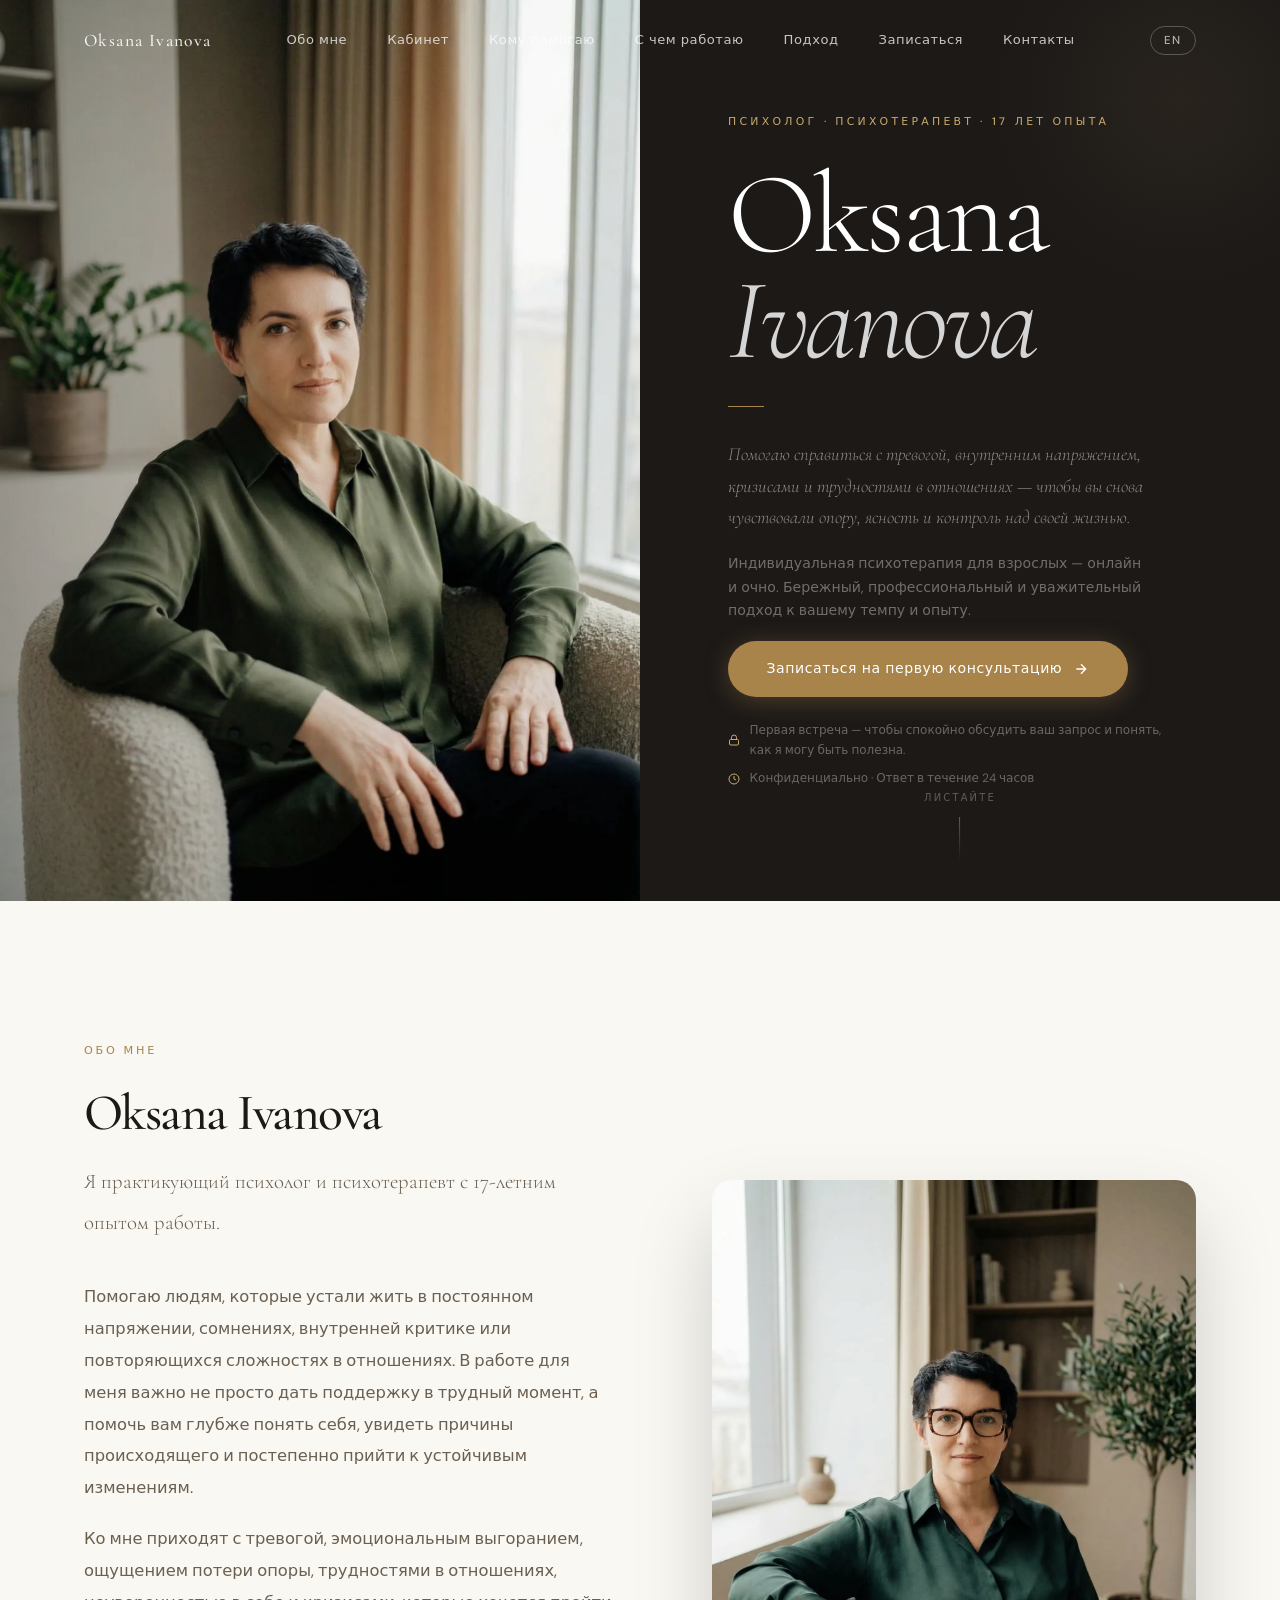
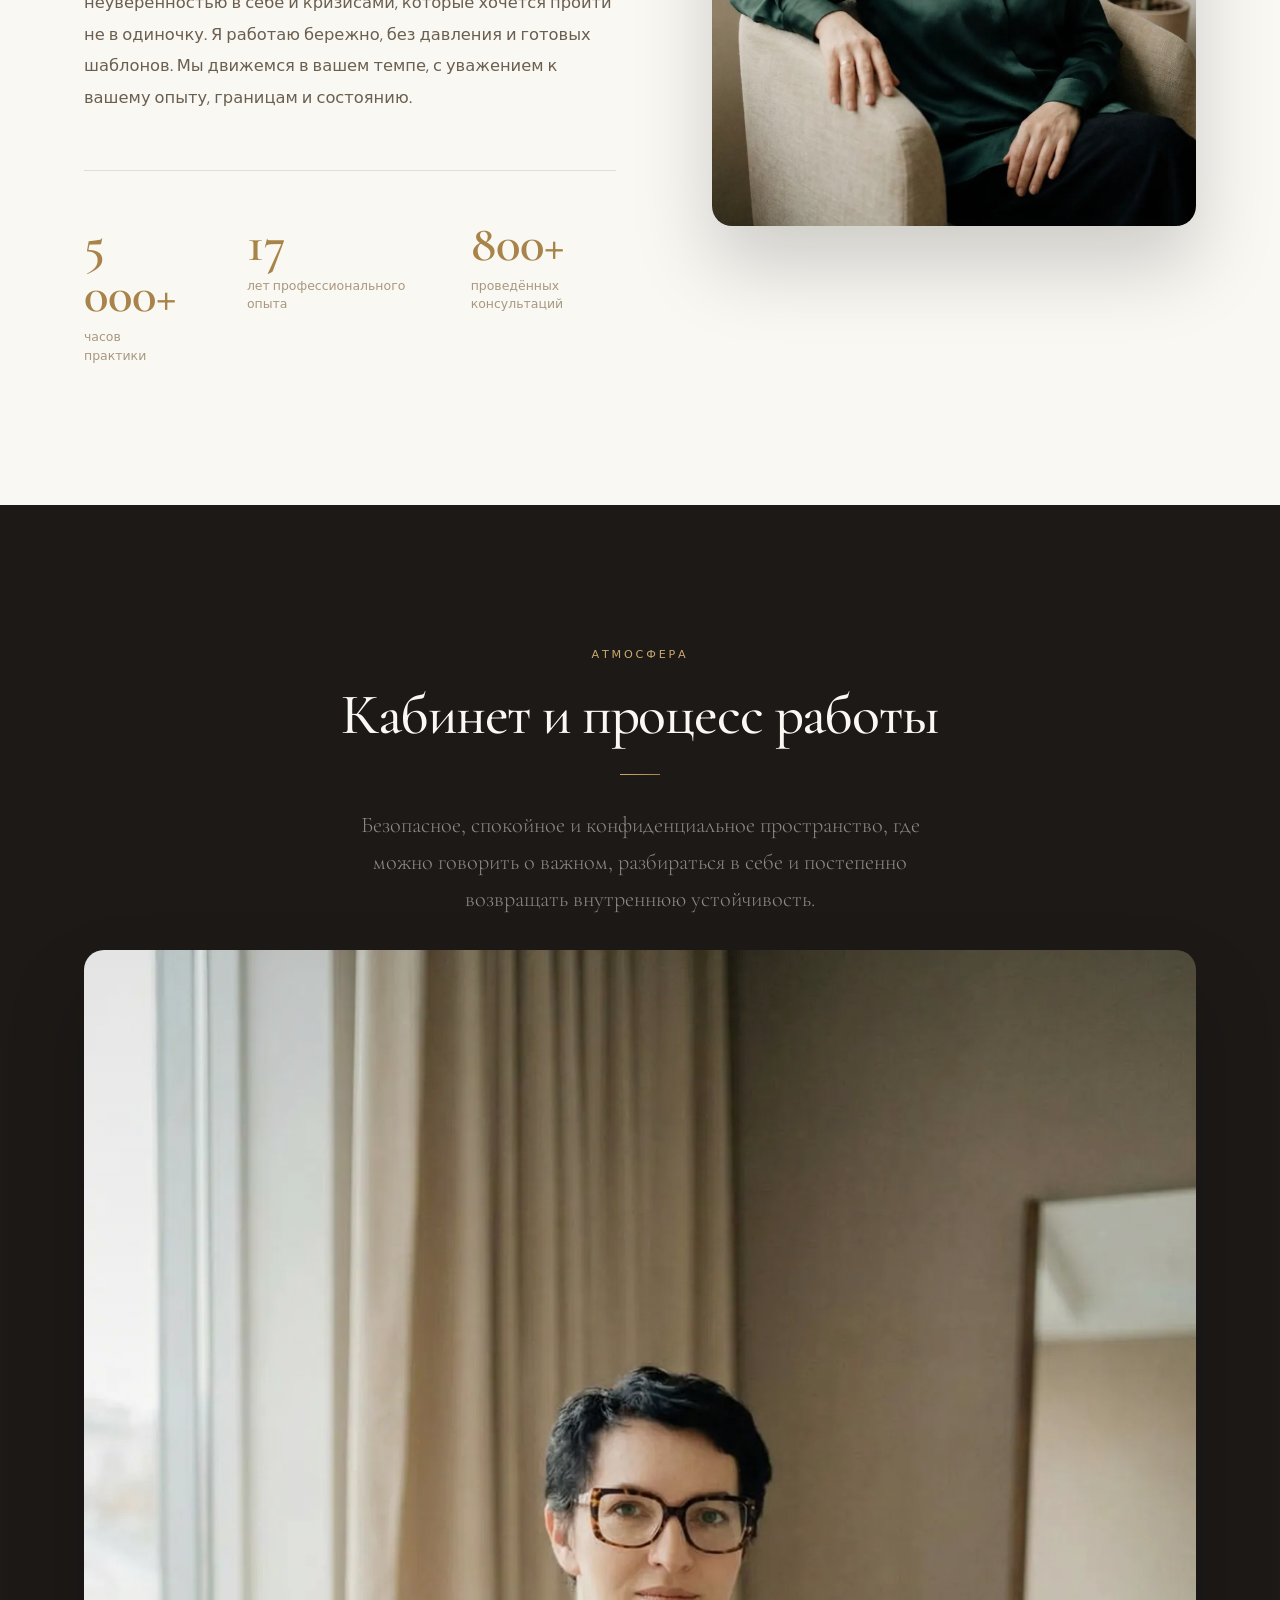
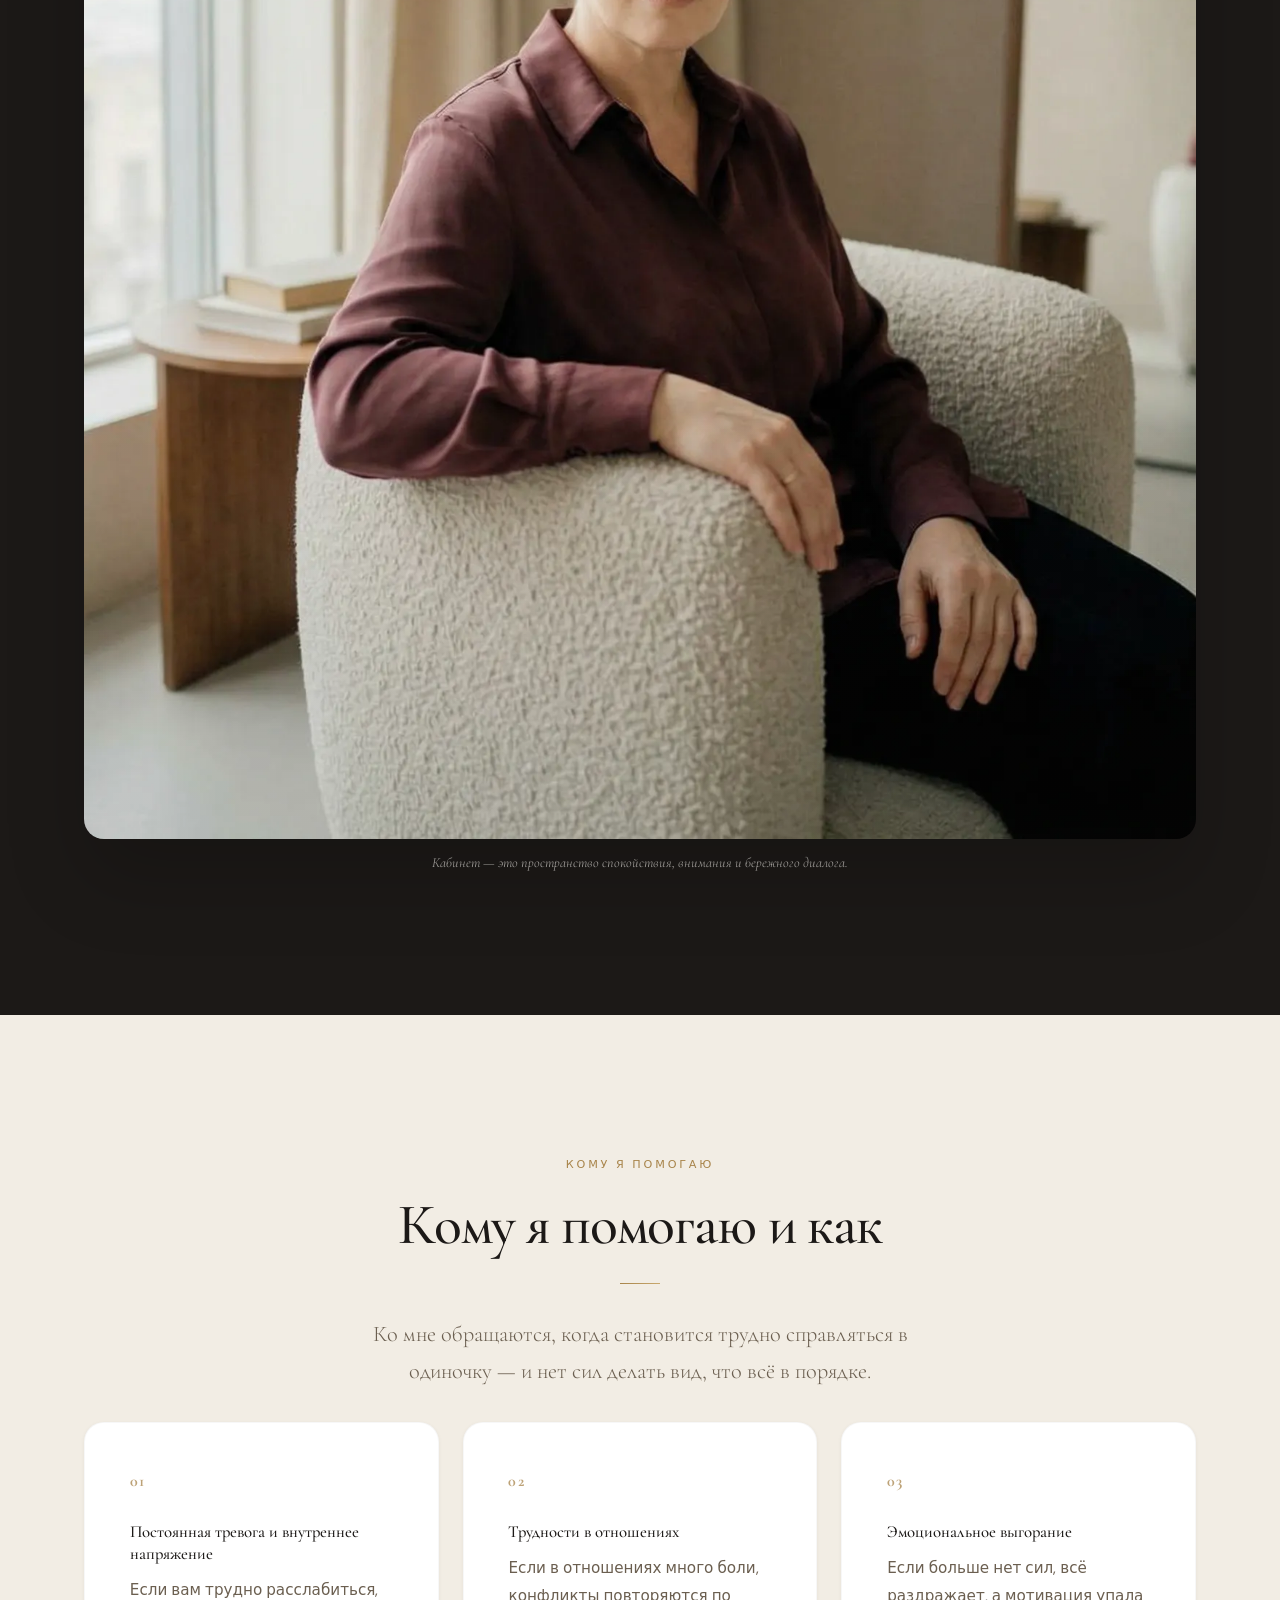
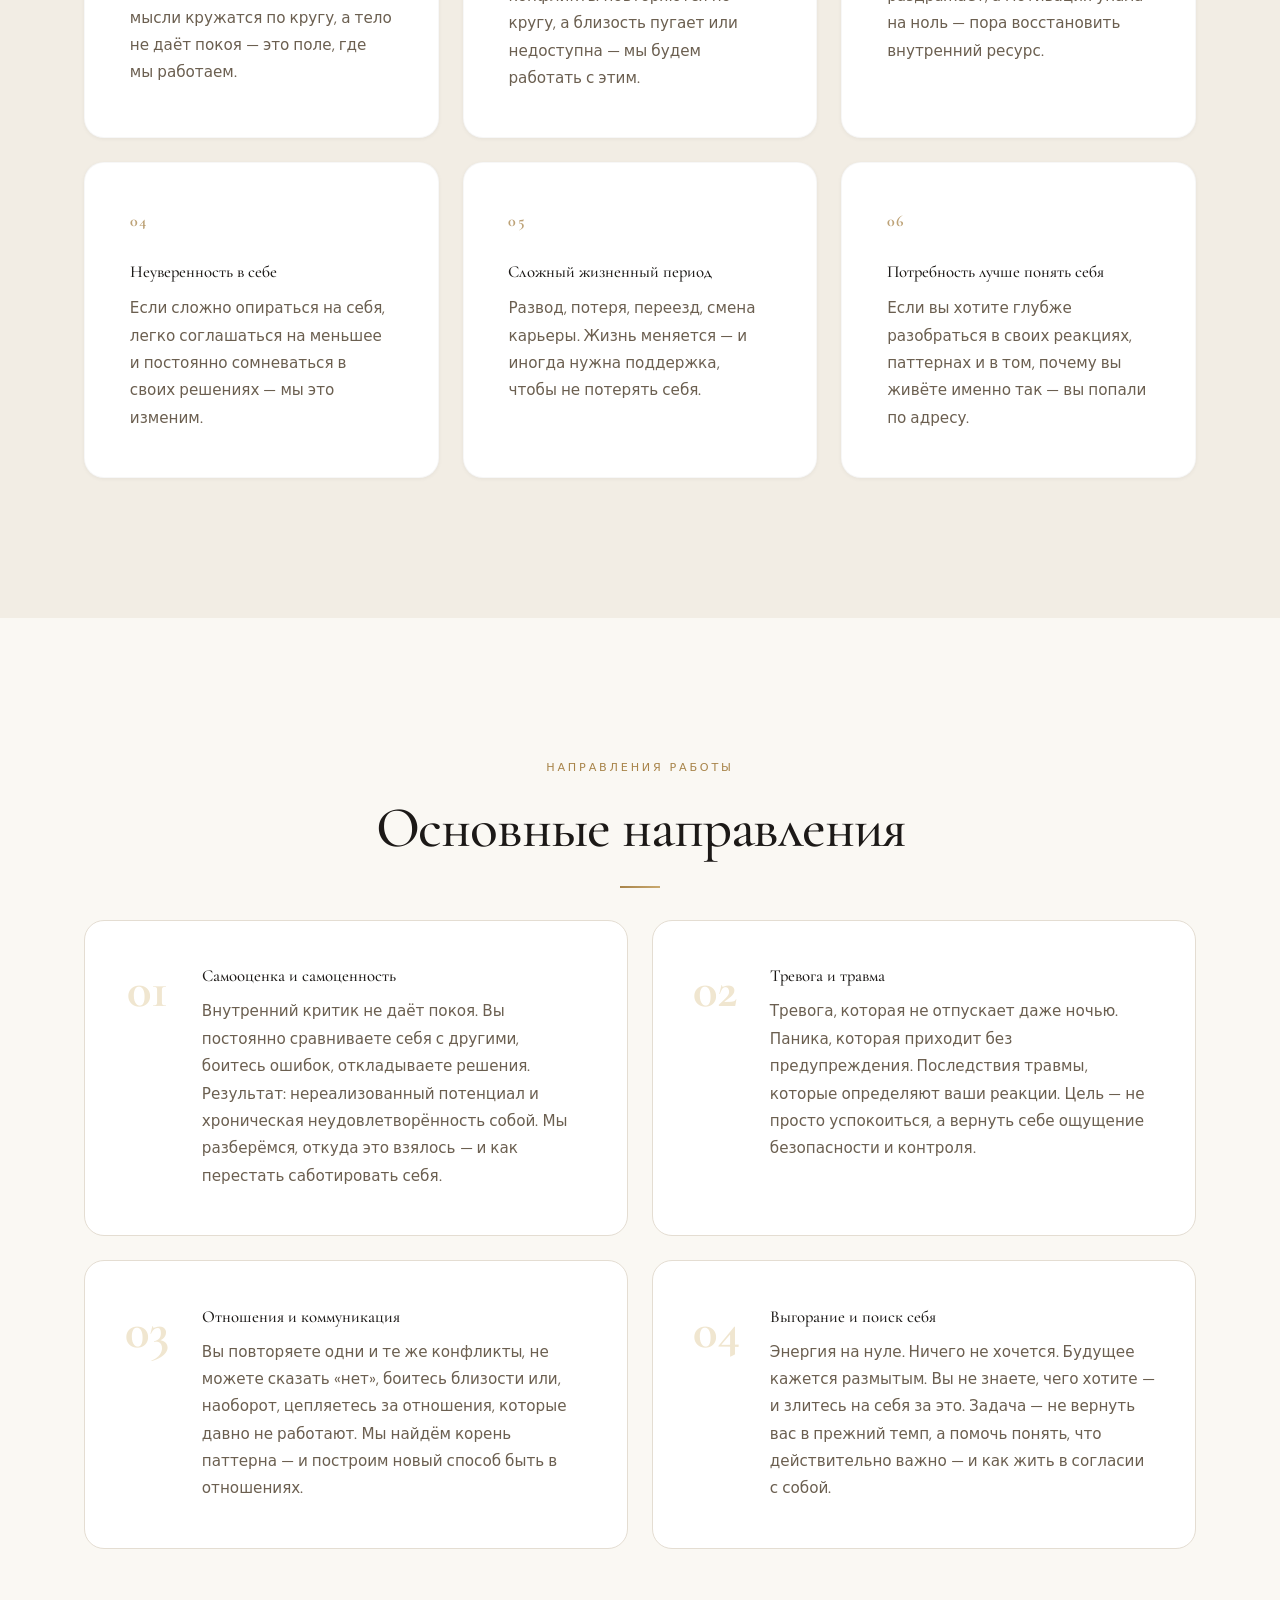
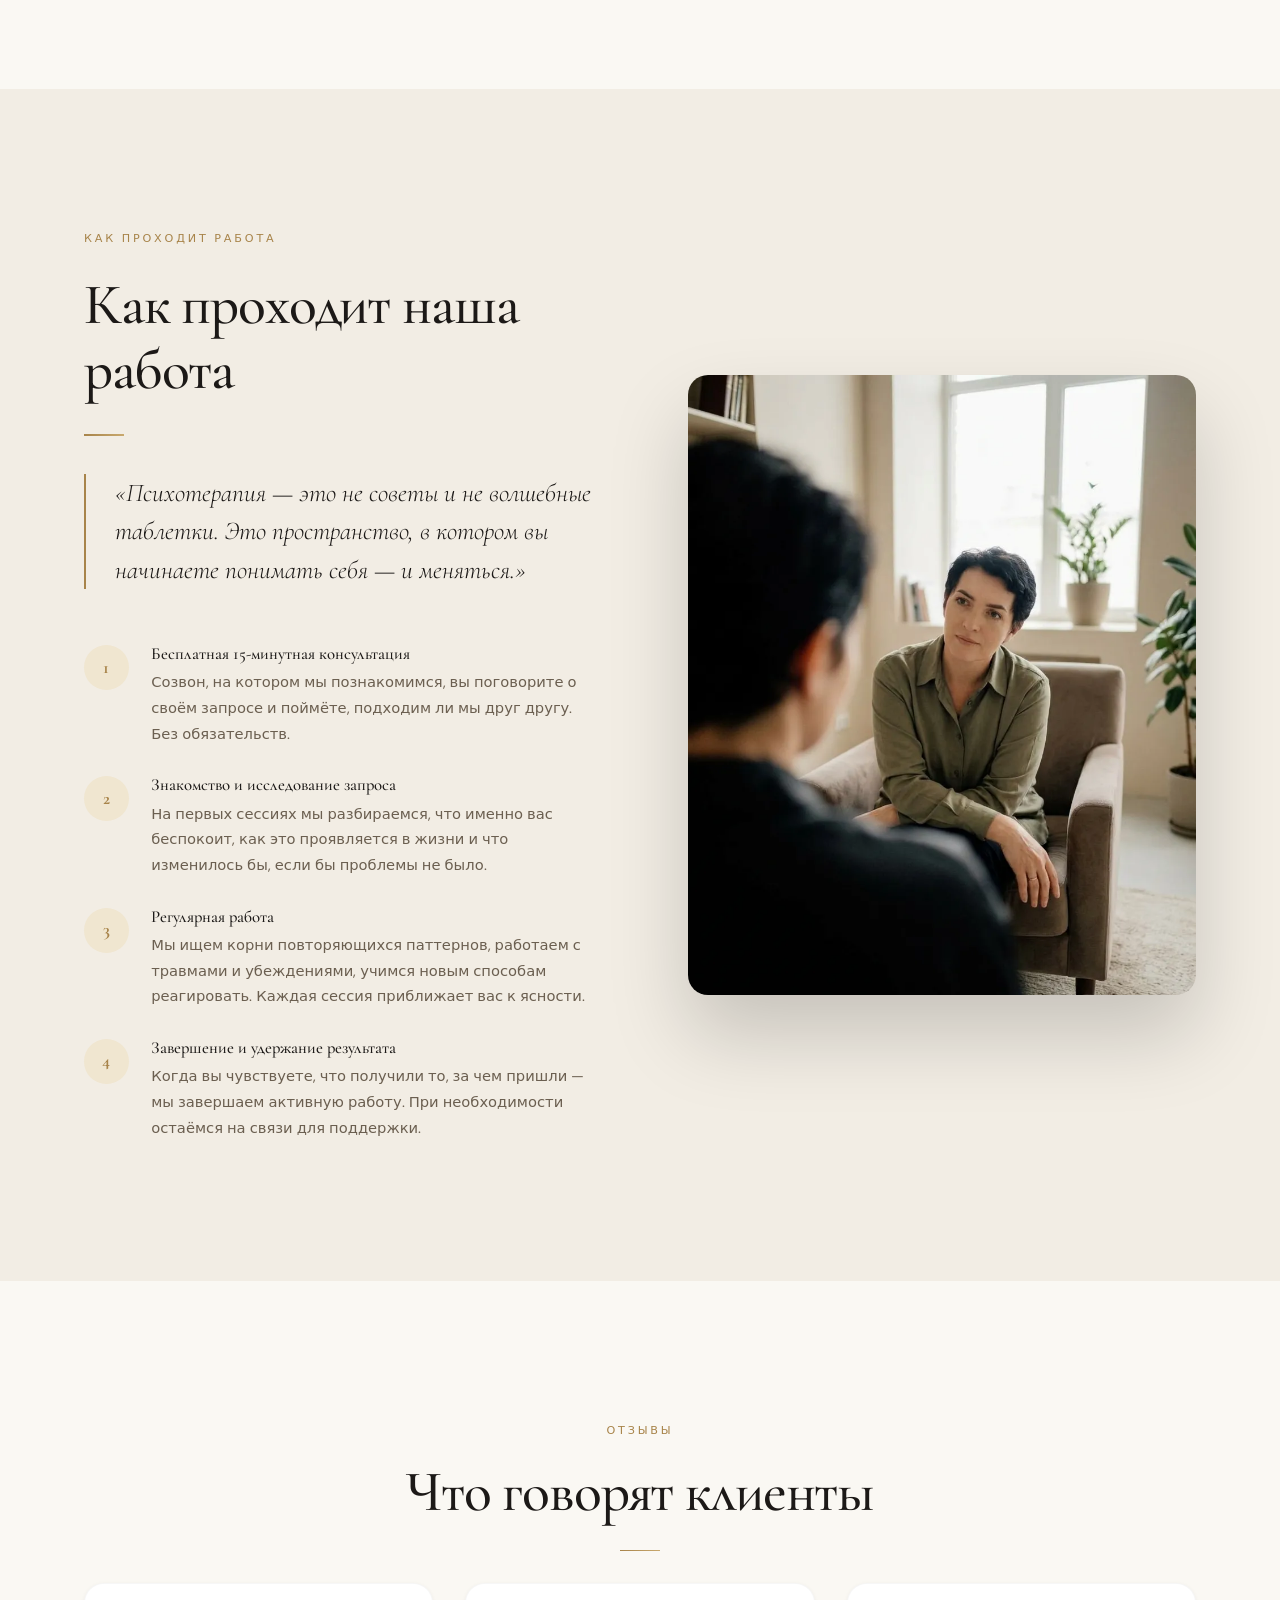
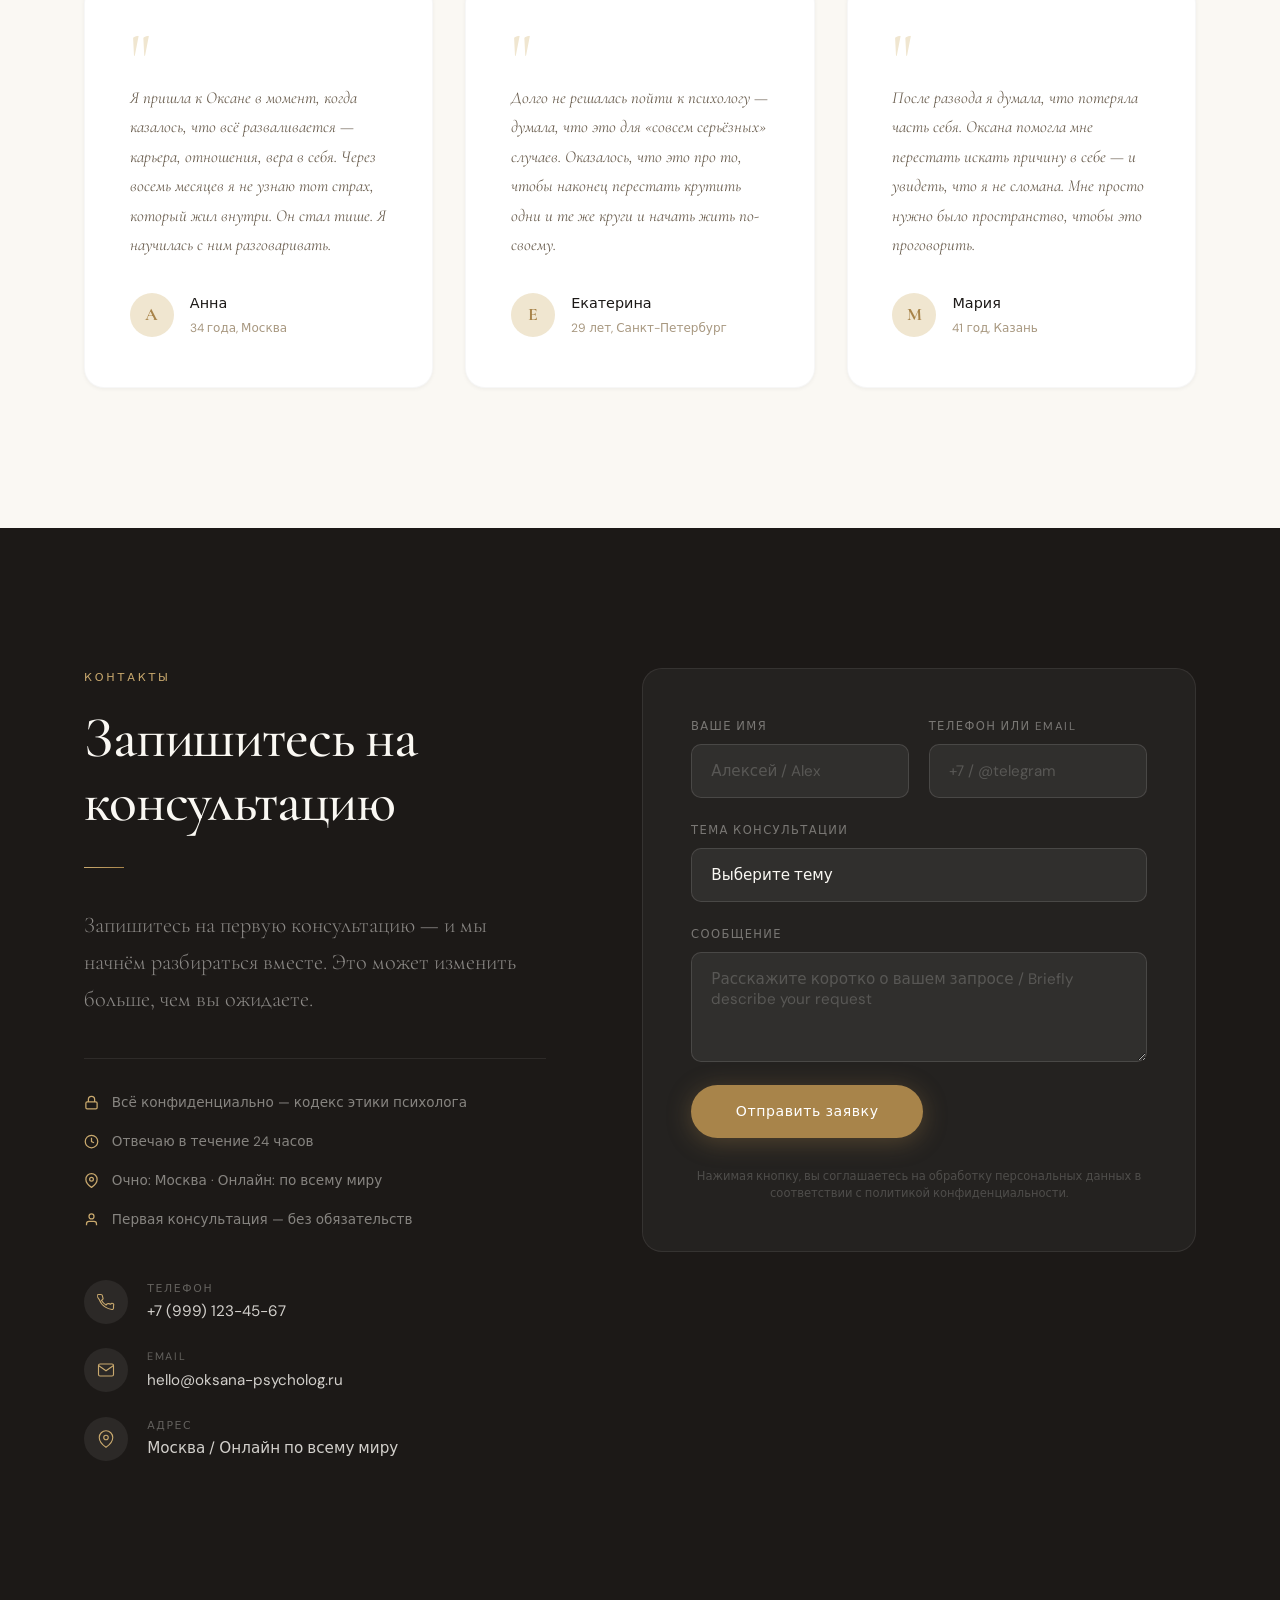
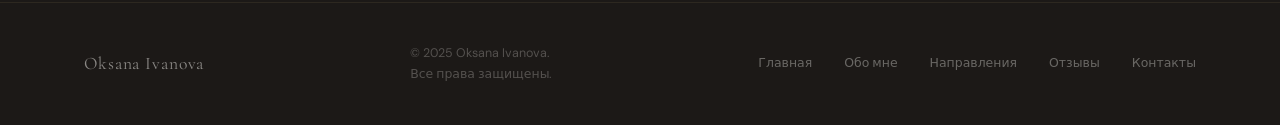
==== index.html @ f649bf1c "Initial commit - converted images and updated HTML" ====
<!DOCTYPE html>
<html lang="ru">
<head>
  <meta charset="UTF-8" />
  <meta name="viewport" content="width=device-width, initial-scale=1.0" />
  <title>Oksana Borisovna Ivanova — Психолог · Психотерапевт</title>
  <meta name="description" content="Oksana Borisovna Ivanova — психолог и психотерапевт с 17-летним опытом. Помогаю обрести внутреннюю гармонию и счастье." />
  <meta property="og:image" content="assets/hero.png" />
  <meta name="twitter:card" content="summary_large_image" />
  <meta name="twitter:image" content="assets/hero.png" />

  <!-- Favicon -->
  <link rel="icon" type="image/svg+xml" href="data:image/svg+xml,<svg xmlns='http://www.w3.org/2000/svg' viewBox='0 0 100 100'><text y='.9em' font-size='90'>✦</text></svg>" />

  <!-- Google Fonts -->
  <link rel="preconnect" href="https://fonts.googleapis.com" />
  <link rel="preconnect" href="https://fonts.gstatic.com" crossorigin />
  <link href="https://fonts.googleapis.com/css2?family=Cormorant+Garamond:ital,wght@0,300;0,400;0,500;0,600;0,700;1,300;1,400;1,500&family=DM+Sans:ital,wght@0,300;0,400;0,500;1,300&display=swap" rel="stylesheet" />
  <link rel="stylesheet" href="styles.css" />
</head>
<body>

  <!-- ============================================================
       NAVIGATION
  ============================================================ -->
  <nav class="nav" id="nav">
    <div class="container nav-inner">
      <a href="#hero" class="nav-logo">Oksana Ivanova</a>
      <ul class="nav-links">
        <li><a href="#about"><span class="ru">Обо мне</span><span class="en">About</span></a></li>
        <li><a href="#gallery"><span class="ru">Кабинет</span><span class="en">Practice</span></a></li>
        <li><a href="#who"><span class="ru">Кому помогаю</span><span class="en">Who I Help</span></a></li>
        <li><a href="#work"><span class="ru">С чем работаю</span><span class="en">What I Work With</span></a></li>
        <li><a href="#approach"><span class="ru">Подход</span><span class="en">Approach</span></a></li>
        <li><a href="javascript:void(0)" onclick="openModal(); return false;"><span class="ru">Записаться</span><span class="en">Book Now</span></a></li>
        <li><a href="#contact"><span class="ru">Контакты</span><span class="en">Contact</span></a></li>
      </ul>
      <div class="nav-actions">
        <button class="lang-toggle" id="langToggle" aria-label="Toggle language">
          <span class="lang-ru">EN</span>
          <span class="lang-en-label">RU</span>
        </button>
        <button class="nav-toggle" id="navToggle" aria-label="Menu">
          <span></span><span></span><span></span>
        </button>
      </div>
    </div>
  </nav>

  <!-- Mobile Menu -->
  <div class="mobile-menu" id="mobileMenu">
    <button class="mobile-close" id="mobileClose">✕</button>
    <a href="#about" class="mobile-link"><span class="ru">Обо мне</span><span class="en">About</span></a>
    <a href="#gallery" class="mobile-link"><span class="ru">Кабинет</span><span class="en">Practice</span></a>
    <a href="#who" class="mobile-link"><span class="ru">Кому помогаю</span><span class="en">Who I Help</span></a>
    <a href="#work" class="mobile-link"><span class="ru">С чем работаю</span><span class="en">What I Work With</span></a>
    <a href="#approach" class="mobile-link"><span class="ru">Подход</span><span class="en">Approach</span></a>
    <a href="#contact" class="mobile-link"><span class="ru">Контакты</span><span class="en">Contact</span></a>
    <button class="lang-toggle" id="langToggleMobile" aria-label="Toggle language">
      <span class="lang-ru">EN</span>
      <span class="lang-en-label">RU</span>
    </button>
  </div>

  <!-- ============================================================
       HERO
  ============================================================ -->
  <section class="hero" id="hero">
    <div class="hero-photo-panel">
      <img src="assets/hero.webp" alt="Oksana Ivanova" loading="eager" />
    </div>
    <div class="hero-content-panel">
      <div class="hero-content">
        <span class="hero-eyebrow">
          <span class="ru">Психолог · Психотерапевт · 17 лет опыта</span>
          <span class="en">Psychologist · Psychotherapist · 17 Years Experience</span>
        </span>
        <h1>
          <span class="hero-name-line">Oksana</span>
          <span class="hero-name-line hero-name-surname">Ivanova</span>
        </h1>
        <div class="hero-divider"></div>
        <p class="hero-tagline">
          <span class="ru">Помогаю справиться с тревогой, внутренним напряжением, кризисами и трудностями в отношениях — чтобы вы снова чувствовали опору, ясность и контроль над своей жизнью.</span>
          <span class="en">I help people cope with anxiety, inner tension, crises, and relationship difficulties — so you can feel grounded, clear, and in control of your life again.</span>
        </p>
        <p class="hero-support">
          <span class="ru">Индивидуальная психотерапия для взрослых — онлайн и очно. Бережный, профессиональный и уважительный подход к вашему темпу и опыту.</span>
          <span class="en">Individual psychotherapy for adults — online and in person. A gentle, professional approach that respects your pace and experience.</span>
        </p>
        <a href="javascript:void(0)" class="hero-cta" id="heroCta" onclick="openModal(); return false;">
          <span class="ru">Записаться на первую консультацию</span>
          <span class="en">Book Your First Consultation</span>
          <svg width="16" height="16" viewBox="0 0 24 24" fill="none" stroke="currentColor" stroke-width="2"><path d="M5 12h14M12 5l7 7-7 7"/></svg>
        </a>
        <div class="hero-reassurance">
          <div class="hero-reassurance-item">
            <svg viewBox="0 0 24 24"><rect x="3" y="11" width="18" height="11" rx="2" ry="2"/><path d="M7 11V7a5 5 0 0110 0v4"/></svg>
            <span class="ru">Первая встреча — чтобы спокойно обсудить ваш запрос и понять, как я могу быть полезна.</span>
            <span class="en">The first meeting is to calmly discuss your request and understand how I can help.</span>
          </div>
          <div class="hero-reassurance-item">
            <svg viewBox="0 0 24 24"><circle cx="12" cy="12" r="10"/><polyline points="12 6 12 12 16 14"/></svg>
            <span class="ru">Конфиденциально · Ответ в течение 24 часов</span>
            <span class="en">Confidential · I respond within 24 hours</span>
          </div>
        </div>
      </div>
      <div class="hero-scroll">
        <span class="ru">Листайте</span>
        <span class="en">Scroll</span>
        <div class="hero-scroll-line"></div>
      </div>
    </div>
  </section>

  <!-- ============================================================
       ABOUT
  ============================================================ -->
  <section class="section about" id="about">
    <div class="container">
      <div class="about-inner">
        <div class="about-text-col reveal">
          <span class="eyebrow">
            <span class="ru">Обо мне</span>
            <span class="en">About</span>
          </span>
          <h2>
            <span class="ru">Oksana Ivanova</span>
            <span class="en">Oksana Ivanova</span>
          </h2>
          <p class="lead">
            <span class="ru">Я практикующий психолог и психотерапевт с 17-летним опытом работы.</span>
            <span class="en">I am a practicing psychologist and psychotherapist with 17 years of professional experience.</span>
          </p>
          <p>
            <span class="ru">Помогаю людям, которые устали жить в постоянном напряжении, сомнениях, внутренней критике или повторяющихся сложностях в отношениях. В работе для меня важно не просто дать поддержку в трудный момент, а помочь вам глубже понять себя, увидеть причины происходящего и постепенно прийти к устойчивым изменениям.</span>
            <span class="en">I help people who are tired of living in constant tension, self-doubt, inner criticism, or recurring relationship difficulties. For me, the work is not just about providing support in a difficult moment — it's about helping you understand yourself more deeply, see the roots of what's happening, and gradually reach lasting change.</span>
          </p>
          <p>
            <span class="ru">Ко мне приходят с тревогой, эмоциональным выгоранием, ощущением потери опоры, трудностями в отношениях, неуверенностью в себе и кризисами, которые хочется пройти не в одиночку. Я работаю бережно, без давления и готовых шаблонов. Мы движемся в вашем темпе, с уважением к вашему опыту, границам и состоянию.</span>
            <span class="en">People come to me with anxiety, emotional burnout, a sense of lost grounding, relationship difficulties, self-doubt, and crises they want to navigate with support. I work gently, without pressure or ready-made templates. We move at your pace, with respect for your experience, boundaries, and current state.</span>
          </p>
          <div class="about-stats reveal reveal-d1">
            <div>
              <div class="about-stat-num">5 000+</div>
              <div class="about-stat-label">
                <span class="ru">часов практики</span>
                <span class="en">hours of practice</span>
              </div>
            </div>
            <div>
              <div class="about-stat-num">17</div>
              <div class="about-stat-label">
                <span class="ru">лет профессионального опыта</span>
                <span class="en">years of professional experience</span>
              </div>
            </div>
            <div>
              <div class="about-stat-num">800+</div>
              <div class="about-stat-label">
                <span class="ru">проведённых консультаций</span>
                <span class="en">consultations conducted</span>
              </div>
            </div>
          </div>
        </div>
        <div class="about-photo-col reveal reveal-d2">
          <div class="about-photo-main">
            <img src="assets/about-section.webp" alt="Oksana Ivanova" />
          </div>
        </div>
      </div>
    </div>
  </section>

  <!-- ============================================================
       GALLERY
  ============================================================ -->
  <section class="section gallery" id="gallery">
    <div class="container">
      <div class="section-label reveal">
        <span class="eyebrow">
          <span class="ru">Атмосфера</span>
          <span class="en">Atmosphere</span>
        </span>
        <h2>
          <span class="ru">Кабинет и процесс работы</span>
          <span class="en">The Space We Work In</span>
        </h2>
        <div class="divider"></div>
        <p class="lead">
          <span class="ru">Безопасное, спокойное и конфиденциальное пространство, где можно говорить о важном, разбираться в себе и постепенно возвращать внутреннюю устойчивость.</span>
          <span class="en">A safe, calm, and confidential space where you can talk about what matters, understand yourself, and gradually restore inner stability.</span>
        </p>
      </div>
      <div class="gallery-image reveal">
        <img src="assets/atmosphere.webp" alt="Therapy space" />
      </div>
      <p class="gallery-caption">
        <span class="ru">Кабинет — это пространство спокойствия, внимания и&nbsp;бережного диалога.</span>
        <span class="en">The practice is a space of calm, attention, and&nbsp;respectful dialogue.</span>
      </p>
    </div>
  </section>

  <!-- ============================================================
       WHO I HELP
  ============================================================ -->
  <section class="section who-help" id="who">
    <div class="container">
      <div class="section-label reveal">
        <span class="eyebrow">
          <span class="ru">Кому я помогаю</span>
          <span class="en">Who I Help</span>
        </span>
        <h2>
          <span class="ru">Кому я помогаю и как</span>
          <span class="en">Who I Help — and How</span>
        </h2>
        <div class="divider"></div>
        <p class="lead">
          <span class="ru">Ко мне обращаются, когда становится трудно справляться в одиночку — и нет сил делать вид, что всё в порядке.</span>
          <span class="en">People come to me when it becomes hard to cope alone — and there's no energy left to pretend everything is fine.</span>
        </p>
      </div>
      <div class="cards-grid">
        <div class="card reveal reveal-d1">
          <span class="card-num">01</span>
          <h4>
            <span class="ru">Постоянная тревога и внутреннее напряжение</span>
            <span class="en">Chronic Anxiety & Inner Tension</span>
          </h4>
          <p>
            <span class="ru">Если вам трудно расслабиться, мысли кружатся по кругу, а тело не даёт покоя — это поле, где мы работаем.</span>
            <span class="en">If you find it hard to relax, thoughts spin in circles, and your body won't settle — this is where we start.</span>
          </p>
        </div>
        <div class="card reveal reveal-d2">
          <span class="card-num">02</span>
          <h4>
            <span class="ru">Трудности в отношениях</span>
            <span class="en">Relationship Struggles</span>
          </h4>
          <p>
            <span class="ru">Если в отношениях много боли, конфликты повторяются по кругу, а близость пугает или недоступна — мы будем работать с этим.</span>
            <span class="en">If your relationships carry a lot of pain, conflicts loop endlessly, and closeness feels frightening or out of reach — we'll work on this together.</span>
          </p>
        </div>
        <div class="card reveal reveal-d3">
          <span class="card-num">03</span>
          <h4>
            <span class="ru">Эмоциональное выгорание</span>
            <span class="en">Emotional Burnout</span>
          </h4>
          <p>
            <span class="ru">Если больше нет сил, всё раздражает, а мотивация упала на ноль — пора восстановить внутренний ресурс.</span>
            <span class="en">If you have no energy left, everything irritates you, and motivation has hit zero — it's time to rebuild your inner resources.</span>
          </p>
        </div>
        <div class="card reveal reveal-d4">
          <span class="card-num">04</span>
          <h4>
            <span class="ru">Неуверенность в себе</span>
            <span class="en">Low Self-Confidence</span>
          </h4>
          <p>
            <span class="ru">Если сложно опираться на себя, легко соглашаться на меньшее и постоянно сомневаться в своих решениях — мы это изменим.</span>
            <span class="en">If it's hard to rely on yourself, easy to settle for less, and you're constantly second-guessing your decisions — we'll change that.</span>
          </p>
        </div>
        <div class="card reveal reveal-d5">
          <span class="card-num">05</span>
          <h4>
            <span class="ru">Сложный жизненный период</span>
            <span class="en">A Difficult Life Transition</span>
          </h4>
          <p>
            <span class="ru">Развод, потеря, переезд, смена карьеры. Жизнь меняется — и иногда нужна поддержка, чтобы не потерять себя.</span>
            <span class="en">Divorce, loss, relocation, a career shift. Life changes — and sometimes you need support to stay grounded.</span>
          </p>
        </div>
        <div class="card reveal reveal-d6">
          <span class="card-num">06</span>
          <h4>
            <span class="ru">Потребность лучше понять себя</span>
            <span class="en">A Desire to Understand Yourself Better</span>
          </h4>
          <p>
            <span class="ru">Если вы хотите глубже разобраться в своих реакциях, паттернах и в том, почему вы живёте именно так — вы попали по адресу.</span>
            <span class="en">If you want to explore your reactions, patterns, and why you live the way you do — you've come to the right place.</span>
          </p>
        </div>
      </div>
    </div>
  </section>

  <!-- ============================================================
       WHAT I WORK WITH
  ============================================================ -->
  <section class="section work" id="work">
    <div class="container">
      <div class="section-label reveal">
        <span class="eyebrow">
          <span class="ru">Направления работы</span>
          <span class="en">Areas of Practice</span>
        </span>
        <h2>
          <span class="ru">Основные направления</span>
          <span class="en">Core Areas of Practice</span>
        </h2>
        <div class="divider"></div>
      </div>
      <div class="work-grid">
        <div class="work-item reveal reveal-d1">
          <div class="work-num">01</div>
          <div class="work-text">
            <h4>
              <span class="ru">Самооценка и самоценность</span>
              <span class="en">Self-Esteem & Self-Worth</span>
            </h4>
            <p>
              <span class="ru">Внутренний критик не даёт покоя. Вы постоянно сравниваете себя с другими, боитесь ошибок, откладываете решения. Результат: нереализованный потенциал и хроническая неудовлетворённость собой. Мы разберёмся, откуда это взялось — и как перестать саботировать себя.</span>
              <span class="en">The inner critic never stops. You constantly compare yourself to others, fear mistakes, delay decisions. Result: unrealised potential and chronic dissatisfaction. We'll figure out where this comes from — and how to stop sabotaging yourself.</span>
            </p>
          </div>
        </div>
        <div class="work-item reveal reveal-d2">
          <div class="work-num">02</div>
          <div class="work-text">
            <h4>
              <span class="ru">Тревога и травма</span>
              <span class="en">Anxiety & Trauma</span>
            </h4>
            <p>
              <span class="ru">Тревога, которая не отпускает даже ночью. Паника, которая приходит без предупреждения. Последствия травмы, которые определяют ваши реакции. Цель — не просто успокоиться, а вернуть себе ощущение безопасности и контроля.</span>
              <span class="en">Anxiety that doesn't let go, even at night. Panic that arrives without warning. Trauma responses that dictate your reactions. The goal is not just to calm down — but to restore your sense of safety and control.</span>
            </p>
          </div>
        </div>
        <div class="work-item reveal reveal-d3">
          <div class="work-num">03</div>
          <div class="work-text">
            <h4>
              <span class="ru">Отношения и коммуникация</span>
              <span class="en">Relationships & Communication</span>
            </h4>
            <p>
              <span class="ru">Вы повторяете одни и те же конфликты, не можете сказать «нет», боитесь близости или, наоборот, цепляетесь за отношения, которые давно не работают. Мы найдём корень паттерна — и построим новый способ быть в отношениях.</span>
              <span class="en">You repeat the same conflicts, can't say no, fear intimacy — or cling to relationships that stopped working long ago. We'll find the root of the pattern — and build a new way of being with others.</span>
            </p>
          </div>
        </div>
        <div class="work-item reveal reveal-d4">
          <div class="work-num">04</div>
          <div class="work-text">
            <h4>
              <span class="ru">Выгорание и поиск себя</span>
              <span class="en">Burnout & Finding Yourself</span>
            </h4>
            <p>
              <span class="ru">Энергия на нуле. Ничего не хочется. Будущее кажется размытым. Вы не знаете, чего хотите — и злитесь на себя за это. Задача — не вернуть вас в прежний темп, а помочь понять, что действительно важно — и как жить в согласии с собой.</span>
              <span class="en">Energy at zero. You don't want anything. The future feels blurred. You don't know what you want — and resent yourself for it. The task is not to return you to your old pace, but to help you understand what's truly important — and how to live in harmony with yourself.</span>
            </p>
          </div>
        </div>
      </div>
    </div>
  </section>

  <!-- ============================================================
       APPROACH — 2-column: text left, image right
  ============================================================ -->
  <section class="section approach" id="approach">
    <div class="container">
      <div class="approach-inner">
        <div class="approach-left reveal">
          <span class="eyebrow">
            <span class="ru">Как проходит работа</span>
            <span class="en">How It Works</span>
          </span>
          <h2>
            <span class="ru">Как проходит наша работа</span>
            <span class="en">How We Work Together</span>
          </h2>
          <div class="divider"></div>
          <blockquote class="approach-quote">
            <span class="ru">«Психотерапия — это не советы и не волшебные таблетки. Это пространство, в котором вы начинаете понимать себя — и меняться.»</span>
            <span class="en">"Psychotherapy is not advice and not magic pills. It is a space where you begin to understand yourself — and change."</span>
          </blockquote>
          <div class="approach-steps">
            <div class="step">
              <div class="step-num">1</div>
              <div>
                <h4>
                  <span class="ru">Бесплатная 15-минутная консультация</span>
                  <span class="en">Free 15-Minute Consultation</span>
                </h4>
                <p>
                  <span class="ru">Созвон, на котором мы познакомимся, вы поговорите о своём запросе и поймёте, подходим ли мы друг другу. Без обязательств.</span>
                  <span class="en">A call where we get acquainted, you talk about your request, and we both see if we're a good fit. No obligations.</span>
                </p>
              </div>
            </div>
            <div class="step">
              <div class="step-num">2</div>
              <div>
                <h4>
                  <span class="ru">Знакомство и исследование запроса</span>
                  <span class="en">Getting to Know Each Other & Exploring Your Request</span>
                </h4>
                <p>
                  <span class="ru">На первых сессиях мы разбираемся, что именно вас беспокоит, как это проявляется в жизни и что изменилось бы, если бы проблемы не было.</span>
                  <span class="en">In the first few sessions, we explore exactly what's bothering you, how it shows up in your life, and what would be different if the problem weren't there.</span>
                </p>
              </div>
            </div>
            <div class="step">
              <div class="step-num">3</div>
              <div>
                <h4>
                  <span class="ru">Регулярная работа</span>
                  <span class="en">Regular Sessions</span>
                </h4>
                <p>
                  <span class="ru">Мы ищем корни повторяющихся паттернов, работаем с травмами и убеждениями, учимся новым способам реагировать. Каждая сессия приближает вас к ясности.</span>
                  <span class="en">We look for the roots of recurring patterns, work with traumas and beliefs, and learn new ways of responding. Each session brings you closer to clarity.</span>
                </p>
              </div>
            </div>
            <div class="step">
              <div class="step-num">4</div>
              <div>
                <h4>
                  <span class="ru">Завершение и удержание результата</span>
                  <span class="en">Finishing & Holding the Result</span>
                </h4>
                <p>
                  <span class="ru">Когда вы чувствуете, что получили то, за чем пришли — мы завершаем активную работу. При необходимости остаёмся на связи для поддержки.</span>
                  <span class="en">When you feel you've gotten what you came for, we wrap up the active work. If needed, we stay in touch for ongoing support.</span>
                </p>
              </div>
            </div>
          </div>
        </div>
        <div class="approach-image reveal reveal-d1">
          <img src="assets/with-client-1.webp" alt="Therapy session" />
        </div>
      </div>
    </div>
  </section>

  <!-- ============================================================
       TESTIMONIALS
  ============================================================ -->
  <section class="section testimonials" id="testimonials">
    <div class="container">
      <div class="section-label reveal">
        <span class="eyebrow">
          <span class="ru">Отзывы</span>
          <span class="en">Testimonials</span>
        </span>
        <h2>
          <span class="ru">Что говорят клиенты</span>
          <span class="en">What Clients Say</span>
        </h2>
        <div class="divider"></div>
      </div>
      <div class="testi-grid">
        <div class="testi-card reveal reveal-d1">
          <span class="testi-quote-mark">"</span>
          <p>
            <span class="ru">Я пришла к Оксане в момент, когда казалось, что всё разваливается — карьера, отношения, вера в себя. Через восемь месяцев я не узнаю тот страх, который жил внутри. Он стал тише. Я научилась с ним разговаривать.</span>
            <span class="en">I came to Oksana when it felt like everything was falling apart — my career, relationships, self-belief. Eight months later, I don't recognise that fear that used to live inside me. It's quieter now. I've learned to talk to it.</span>
          </p>
          <div class="testi-author">
            <div class="testi-avatar">А</div>
            <div>
              <div class="testi-name">Анна</div>
              <div class="testi-role">
                <span class="ru">34 года, Москва</span>
                <span class="en">34 y.o., Moscow</span>
              </div>
            </div>
          </div>
        </div>
        <div class="testi-card reveal reveal-d2">
          <span class="testi-quote-mark">"</span>
          <p>
            <span class="ru">Долго не решалась пойти к психологу — думала, что это для «совсем серьёзных» случаев. Оказалось, что это про то, чтобы наконец перестать крутить одни и те же круги и начать жить по-своему.</span>
            <span class="en">I hesitated for a long time before seeing a psychologist — I thought it was only for "really serious" cases. It turned out to be about finally stopping the same old cycles and starting to live on my own terms.</span>
          </p>
          <div class="testi-author">
            <div class="testi-avatar">Е</div>
            <div>
              <div class="testi-name">Екатерина</div>
              <div class="testi-role">
                <span class="ru">29 лет, Санкт-Петербург</span>
                <span class="en">29 y.o., Saint Petersburg</span>
              </div>
            </div>
          </div>
        </div>
        <div class="testi-card reveal reveal-d3">
          <span class="testi-quote-mark">"</span>
          <p>
            <span class="ru">После развода я думала, что потеряла часть себя. Оксана помогла мне перестать искать причину в себе — и увидеть, что я не сломана. Мне просто нужно было пространство, чтобы это проговорить.</span>
            <span class="en">After my divorce, I thought I'd lost part of myself. Oksana helped me stop looking for the problem inside me — and see that I'm not broken. I just needed a space to say it out loud.</span>
          </p>
          <div class="testi-author">
            <div class="testi-avatar">М</div>
            <div>
              <div class="testi-name">Мария</div>
              <div class="testi-role">
                <span class="ru">41 год, Казань</span>
                <span class="en">41 y.o., Kazan</span>
              </div>
            </div>
          </div>
        </div>
      </div>
    </div>
  </section>

  <!-- ============================================================
       CONTACT
  ============================================================ -->
  <section class="section contact" id="contact">
    <div class="container">
      <div class="contact-grid">
        <div class="reveal">
          <span class="eyebrow" style="color: var(--gold-light);">
            <span class="ru">Контакты</span>
            <span class="en">Contact</span>
          </span>
          <h2>
            <span class="ru">Запишитесь на консультацию</span>
            <span class="en">Book a Consultation</span>
          </h2>
          <div class="divider"></div>
          <p class="lead">
            <span class="ru">Запишитесь на первую консультацию — и мы начнём разбираться вместе. Это может изменить больше, чем вы ожидаете.</span>
            <span class="en">Book your first consultation — and we'll start figuring it out together. It may change more than you expect.</span>
          </p>
          <div class="contact-reassurance">
            <div class="contact-reassurance-item">
              <svg viewBox="0 0 24 24"><rect x="3" y="11" width="18" height="11" rx="2" ry="2"/><path d="M7 11V7a5 5 0 0110 0v4"/></svg>
              <span class="ru">Всё конфиденциально — кодекс этики психолога</span>
              <span class="en">Everything is confidential — psychologist's code of ethics</span>
            </div>
            <div class="contact-reassurance-item">
              <svg viewBox="0 0 24 24"><circle cx="12" cy="12" r="10"/><polyline points="12 6 12 12 16 14"/></svg>
              <span class="ru">Отвечаю в течение 24 часов</span>
              <span class="en">I respond within 24 hours</span>
            </div>
            <div class="contact-reassurance-item">
              <svg viewBox="0 0 24 24"><path d="M21 10c0 7-9 13-9 13s-9-6-9-13a9 9 0 0118 0z"/><circle cx="12" cy="10" r="3"/></svg>
              <span class="ru">Очно: Москва · Онлайн: по всему миру</span>
              <span class="en">In-person: Moscow · Online: worldwide</span>
            </div>
            <div class="contact-reassurance-item">
              <svg viewBox="0 0 24 24"><path d="M20 21v-2a4 4 0 00-4-4H8a4 4 0 00-4 4v2"/><circle cx="12" cy="7" r="4"/></svg>
              <span class="ru">Первая консультация — без обязательств</span>
              <span class="en">First consultation — no obligations</span>
            </div>
          </div>
          <div class="contact-info">
            <div class="contact-item">
              <div class="contact-icon">
                <svg viewBox="0 0 24 24"><path d="M22 16.92v3a2 2 0 01-2.18 2 19.79 19.79 0 01-8.63-3.07A19.5 19.5 0 013.07 8.81 19.79 19.79 0 01.22 4.18 2 2 0 012.22 2h3a2 2 0 012 1.72c.127.96.361 1.903.7 2.81a2 2 0 01-.45 2.11L6.09 9.91a16 16 0 006 6l1.27-1.27a2 2 0 012.11-.45c.907.339 1.85.573 2.81.7A2 2 0 0122 16.92z"/></svg>
              </div>
              <div>
                <span class="contact-item-label">
                  <span class="ru">Телефон</span>
                  <span class="en">Phone</span>
                </span>
                <span class="contact-item-value">+7 (999) 123-45-67</span>
              </div>
            </div>
            <div class="contact-item">
              <div class="contact-icon">
                <svg viewBox="0 0 24 24"><path d="M4 4h16c1.1 0 2 .9 2 2v12c0 1.1-.9 2-2 2H4c-1.1 0-2-.9-2-2V6c0-1.1.9-2 2-2z"/><polyline points="22,6 12,13 2,6"/></svg>
              </div>
              <div>
                <span class="contact-item-label">Email</span>
                <span class="contact-item-value">hello@oksana-psycholog.ru</span>
              </div>
            </div>
            <div class="contact-item">
              <div class="contact-icon">
                <svg viewBox="0 0 24 24"><path d="M21 10c0 7-9 13-9 13s-9-6-9-13a9 9 0 0118 0z"/><circle cx="12" cy="10" r="3"/></svg>
              </div>
              <div>
                <span class="contact-item-label">
                  <span class="ru">Адрес</span>
                  <span class="en">Location</span>
                </span>
                <span class="contact-item-value">
                  <span class="ru">Москва / Онлайн по всему миру</span>
                  <span class="en">Moscow / Online worldwide</span>
                </span>
              </div>
            </div>
          </div>
        </div>

        <form class="contact-form reveal reveal-d2" id="contactForm" onsubmit="handleSubmit(event)">
          <div class="form-row">
            <div class="form-group">
              <label>
                <span class="ru">Ваше имя</span>
                <span class="en">Your Name</span>
              </label>
              <input type="text" placeholder="Алексей / Alex" required />
            </div>
            <div class="form-group">
              <label>
                <span class="ru">Телефон или Email</span>
                <span class="en">Phone or Email</span>
              </label>
              <input type="text" placeholder="+7 / @telegram" required />
            </div>
          </div>
          <div class="form-group">
            <label>
              <span class="ru">Тема консультации</span>
              <span class="en">Consultation Topic</span>
            </label>
            <select required>
              <option value="" disabled selected>Выберите тему</option>
              <option value="anxiety">Тревога и внутреннее напряжение</option>
              <option value="relationships">Трудности в отношениях</option>
              <option value="burnout">Эмоциональное выгорание</option>
              <option value="confidence">Неуверенность в себе</option>
              <option value="transition">Сложный жизненный период</option>
              <option value="other">Другое</option>
            </select>
          </div>
          <div class="form-group">
            <label>
              <span class="ru">Сообщение</span>
              <span class="en">Message</span>
            </label>
            <textarea placeholder="Расскажите коротко о вашем запросе / Briefly describe your request"></textarea>
          </div>
          <button type="submit" class="form-submit">
            <span class="ru">Отправить заявку</span>
            <span class="en">Send Request</span>
          </button>
          <p class="form-note">
            <span class="ru">Нажимая кнопку, вы соглашаетесь на обработку персональных данных в соответствии с политикой конфиденциальности.</span>
            <span class="en">By submitting, you agree to the processing of personal data in accordance with the privacy policy.</span>
          </p>
        </form>
      </div>
    </div>
  </section>

  <!-- ============================================================
       BOOKING MODAL
  ============================================================ -->
  <div class="modal-overlay" id="bookingModal" role="dialog" aria-modal="true" aria-labelledby="modalTitle">
    <div class="modal">
      <button class="modal-close" id="modalClose" aria-label="Close">
        <svg width="16" height="16" viewBox="0 0 24 24" fill="none" stroke="currentColor" stroke-width="2"><line x1="18" y1="6" x2="6" y2="18"/><line x1="6" y1="6" x2="18" y2="18"/></svg>
      </button>
      <span class="modal-eyebrow">
        <span class="ru">Первая консультация</span>
        <span class="en">First Consultation</span>
      </span>
      <h3 id="modalTitle">
        <span class="ru">Запишитесь на консультацию</span>
        <span class="en">Book a Consultation</span>
      </h3>
      <p class="modal-lead">
        <span class="ru">Оставьте заявку — и я свяжусь с вами в течение 24 часов, чтобы обсудить ваш запрос.</span>
        <span class="en">Leave a request and I'll reach out within 24 hours to discuss your needs.</span>
      </p>
      <form class="modal-form" id="modalForm" onsubmit="handleModalSubmit(event)">
        <div class="form-row">
          <div class="form-group">
            <label>
              <span class="ru">Ваше имя</span>
              <span class="en">Your Name</span>
            </label>
            <input type="text" placeholder="Алексей / Alex" required />
          </div>
          <div class="form-group">
            <label>
              <span class="ru">Телефон или Email</span>
              <span class="en">Phone or Email</span>
            </label>
            <input type="text" placeholder="+7 / @telegram" required />
          </div>
        </div>
        <div class="form-group">
          <label>
            <span class="ru">Тема консультации</span>
            <span class="en">Consultation Topic</span>
          </label>
          <select required>
            <option value="" selected disabled>Выберите тему</option>
            <option value="anxiety">Тревога и внутреннее напряжение</option>
            <option value="relationships">Трудности в отношениях</option>
            <option value="burnout">Эмоциональное выгорание</option>
            <option value="confidence">Неуверенность в себе</option>
            <option value="transition">Сложный жизненный период</option>
            <option value="other">Другое</option>
          </select>
        </div>
        <div class="form-group">
          <label>
            <span class="ru">Сообщение</span>
            <span class="en">Message</span>
          </label>
          <textarea placeholder="Расскажите коротко о вашем запросе / Briefly describe your request"></textarea>
        </div>
        <button type="submit" class="modal-submit">
          <span class="ru">Отправить заявку</span>
          <span class="en">Send Request</span>
        </button>
        <p class="modal-note">
          <span class="ru">Нажимая кнопку, вы соглашаетесь на обработку персональных данных.</span>
          <span class="en">By submitting, you agree to the processing of personal data.</span>
        </p>
      </form>
    </div>
  </div>

  <!-- ============================================================
       FOOTER
  ============================================================ -->
  <footer class="footer">
    <div class="container footer-inner">
      <span class="footer-name">Oksana Ivanova</span>
      <span class="footer-copy">© 2025 Oksana Ivanova. <span class="ru">Все права защищены.</span><span class="en">All rights reserved.</span></span>
      <div class="footer-links">
        <a href="#hero"><span class="ru">Главная</span><span class="en">Home</span></a>
        <a href="#about"><span class="ru">Обо мне</span><span class="en">About</span></a>
        <a href="#work"><span class="ru">Направления</span><span class="en">Practice</span></a>
        <a href="#testimonials"><span class="ru">Отзывы</span><span class="en">Testimonials</span></a>
        <a href="#contact"><span class="ru">Контакты</span><span class="en">Contact</span></a>
      </div>
    </div>
  </footer>

  <!-- ============================================================
       JAVASCRIPT
  ============================================================ -->
  <script src="script.js"></script>
</body>
</html>
---- styles.css ----
/* ============================================================
       CUSTOM PROPERTIES
    ============================================================ */
    :root {
      --bg:          #faf8f3;
      --surface:     #ffffff;
      --surface-alt: #f2ede4;
      --surface-dark:#1c1917;
      --gold:        #a8844a;
      --gold-light:  #c9a96e;
      --gold-pale:   #f0e6d0;
      --gold-dark:   #7a5f30;
      --text:        #1c1917;
      --text-soft:   #6b5f50;
      --text-faint:  #a89880;
      --text-inv:    #faf8f3;
      --divider:     #e4ddd2;
      --divider-dark:#2d2820;
      --shadow-xs:   0 1px 4px rgba(0,0,0,0.05);
      --shadow-sm:   0 4px 20px rgba(0,0,0,0.07);
      --shadow-md:   0 12px 40px rgba(0,0,0,0.10);
      --shadow-lg:   0 24px 60px rgba(0,0,0,0.14);
      --shadow-xl:   0 40px 80px rgba(0,0,0,0.18);
      --radius:      12px;
      --radius-lg:   20px;
      --radius-pill: 100px;
      --font-serif:  'Cormorant Garamond', Georgia, serif;
      --font-sans:   'DM Sans', system-ui, sans-serif;
      --max-w:       1240px;
      --section-py:  140px;
    }

    /* ============================================================
       RESET & BASE
    ============================================================ */
    *, *::before, *::after { box-sizing: border-box; margin: 0; padding: 0; }
    html { scroll-behavior: smooth; font-size: 16px; }
    body { margin: 0; }
    body {
      font-family: var(--font-sans);
      background: var(--bg);
      color: var(--text);
      line-height: 1.7;
      -webkit-font-smoothing: antialiased;
      overflow-x: hidden;
    }
    ::selection { background: var(--gold-pale); color: var(--text); }
    img { display: block; max-width: 100%; }
    a { color: inherit; text-decoration: none; }
    button { cursor: pointer; font-family: inherit; border: none; background: none; }
    ::-webkit-scrollbar { width: 5px; }
    ::-webkit-scrollbar-track { background: var(--bg); }
    ::-webkit-scrollbar-thumb { background: var(--divider); border-radius: 3px; }
    ::-webkit-scrollbar-thumb:hover { background: var(--gold); }

    /* ============================================================
       TYPOGRAPHY
    ============================================================ */
    .eyebrow {
      font-family: var(--font-sans);
      font-size: 0.7rem;
      font-weight: 500;
      letter-spacing: 0.25em;
      text-transform: uppercase;
      color: var(--gold);
      margin-bottom: 1.2rem;
      display: block;
    }
    h1, h2, h3, h4 {
      font-family: var(--font-serif);
      font-weight: 500;
      line-height: 1.12;
      color: var(--text);
    }
    h1 { font-size: clamp(4rem, 9vw, 8rem); font-weight: 300; letter-spacing: -0.02em; }
    h2 { font-size: clamp(2.5rem, 4.5vw, 4rem); letter-spacing: -0.02em; }
    h3 { font-size: clamp(1.4rem, 2.2vw, 1.9rem); font-weight: 500; }
    h4 { font-size: 1.05rem; font-weight: 500; }
    .lead {
      font-family: var(--font-serif);
      font-size: clamp(1.15rem, 2vw, 1.4rem);
      font-weight: 300;
      color: var(--text-soft);
      line-height: 1.65;
    }
    p { color: var(--text-soft); font-size: 1rem; line-height: 1.85; }

    /* Language variants */
    .ru { display: block; }
    .en { display: none; }
    body.lang-en .ru { display: none; }
    body.lang-en .en { display: block; }

    /* ============================================================
       LAYOUT
    ============================================================ */
    .container {
      width: 100%;
      max-width: var(--max-w);
      margin: 0 auto;
      padding: 0 4rem;
    }
    .section { padding: var(--section-py) 0; }
    .divider {
      width: 40px;
      height: 1.5px;
      background: linear-gradient(90deg, var(--gold), var(--gold-light));
      margin: 2rem 0 2.4rem;
    }
    .section-label {
      text-align: center;
      max-width: 600px;
      margin: 0 auto 2rem;
    }
    .section-label .divider { margin: 1.6rem auto 2rem; }

    /* ============================================================
       ANIMATIONS
    ============================================================ */
    .reveal {
      opacity: 0;
      transform: translateY(28px);
      transition: opacity 0.75s cubic-bezier(0.22, 1, 0.36, 1),
                  transform 0.75s cubic-bezier(0.22, 1, 0.36, 1);
    }
    .reveal.visible { opacity: 1; transform: translateY(0); }
    .reveal-d1 { transition-delay: 0.08s; }
    .reveal-d2 { transition-delay: 0.16s; }
    .reveal-d3 { transition-delay: 0.24s; }
    .reveal-d4 { transition-delay: 0.32s; }
    .reveal-d5 { transition-delay: 0.40s; }
    .reveal-d6 { transition-delay: 0.48s; }

    @keyframes fadeIn { from { opacity: 0; } to { opacity: 1; } }
    @keyframes slideUp { from { opacity: 0; transform: translateY(30px); } to { opacity: 1; transform: translateY(0); } }
    @keyframes scaleIn { from { opacity: 0; transform: scale(0.97); } to { opacity: 1; transform: scale(1); } }
    @keyframes lineGrow { from { width: 0; } to { width: 40px; } }

    /* ============================================================
       NAVIGATION
    ============================================================ */
    .nav {
      position: fixed;
      top: 0; left: 0; right: 0;
      z-index: 1000;
      padding: 1.6rem 0;
      transition: background 0.4s ease, box-shadow 0.4s ease, padding 0.4s ease;
    }
    .nav.scrolled {
      background: rgba(250, 248, 243, 0.94);
      backdrop-filter: blur(24px);
      -webkit-backdrop-filter: blur(24px);
      box-shadow: 0 1px 0 var(--divider);
      padding: 1rem 0;
    }
    .nav-inner {
      display: flex;
      align-items: center;
      justify-content: space-between;
    }
    .nav-logo {
      font-family: var(--font-serif);
      font-size: 1.1rem;
      font-weight: 500;
      letter-spacing: 0.08em;
      color: var(--text);
      transition: color 0.3s;
    }
    .nav-logo:hover { color: var(--gold); }
    .nav-links {
      display: flex;
      gap: 2.5rem;
      list-style: none;
      align-items: center;
    }
    .nav-links a {
      font-size: 0.82rem;
      font-weight: 400;
      color: rgba(255,255,255,0.75);
      letter-spacing: 0.04em;
      position: relative;
      padding-bottom: 2px;
      transition: color 0.4s;
    }
    .nav-links a::after {
      content: '';
      position: absolute;
      bottom: -2px; left: 0;
      width: 0; height: 1px;
      background: var(--gold);
      transition: width 0.3s ease;
    }
    .nav-links a:hover { color: #fff; }
    .nav-links a:hover::after { width: 100%; }
    .nav.scrolled .nav-links a { color: var(--text-soft); }
    .nav.scrolled .nav-links a:hover { color: var(--gold); }
    .nav-logo { color: rgba(255,255,255,0.9); transition: color 0.4s; }
    .nav.scrolled .nav-logo { color: var(--text); }
    .nav-toggle span { background: rgba(255,255,255,0.9); transition: background 0.4s; }
    .nav.scrolled .nav-toggle span { background: var(--text); }
    .nav .lang-toggle { border-color: rgba(255,255,255,0.25); color: rgba(255,255,255,0.65); transition: border-color 0.4s, color 0.4s, background 0.4s; }
    .nav.scrolled .lang-toggle { border-color: var(--divider); color: var(--text-soft); }
    .nav-actions { display: flex; align-items: center; gap: 1rem; }
    .lang-toggle {
      display: flex;
      align-items: center;
      padding: 0.35rem 0.85rem;
      border: 1px solid var(--divider);
      border-radius: var(--radius-pill);
      font-size: 0.72rem;
      font-weight: 500;
      letter-spacing: 0.1em;
      color: var(--text-soft);
      transition: all 0.3s ease;
      cursor: pointer;
      background: transparent;
    }
    .lang-toggle:hover { border-color: var(--gold); color: var(--gold); }
    .lang-toggle .lang-en-label { display: none; }
    body.lang-en .lang-toggle .lang-ru { display: none; }
    body.lang-en .lang-toggle .lang-en-label { display: block; }
    .nav-toggle {
      display: none;
      flex-direction: column;
      gap: 5px;
      padding: 4px;
    }
    .nav-toggle span {
      display: block;
      width: 22px; height: 1.5px;
      background: var(--text);
      transition: all 0.3s;
      border-radius: 1px;
    }
    @media (max-width: 768px) {
      .nav-links { display: none; }
      .nav .lang-toggle { display: none; }
      .nav-toggle { display: flex; }
    }

    /* ============================================================
       MOBILE MENU
    ============================================================ */
    .mobile-menu {
      display: none;
      position: fixed;
      inset: 0;
      background: var(--bg);
      z-index: 999;
      flex-direction: column;
      align-items: center;
      justify-content: center;
      gap: 2.2rem;
      opacity: 0;
      pointer-events: none;
      transition: opacity 0.35s ease;
    }
    .mobile-menu.open { opacity: 1; pointer-events: all; }
    body.menu-open { overflow: hidden; }
    .nav-toggle.active span:nth-child(1) { transform: translateY(6.5px) rotate(45deg); }
    .nav-toggle.active span:nth-child(2) { opacity: 0; }
    .nav-toggle.active span:nth-child(3) { transform: translateY(-6.5px) rotate(-45deg); }
    .mobile-menu a {
      font-family: var(--font-serif);
      font-size: 2.2rem;
      font-weight: 400;
      color: var(--text);
      transition: color 0.3s;
    }
    .mobile-menu a:hover { color: var(--gold); }
    .mobile-close {
      position: absolute;
      top: 1.6rem; right: 2rem;
      font-size: 1.4rem;
      color: var(--text);
      cursor: pointer;
    }
    @media (max-width: 768px) {
      .mobile-menu { display: flex; }
    }

    /* ============================================================
       HERO — Split screen desktop, stacked mobile
    ============================================================ */
    .hero {
      position: relative;
      min-height: 100svh;
      max-height: 1080px;
      display: grid;
      grid-template-columns: 1fr 1fr;
      overflow: hidden;
    }
    /* Left — portrait photo panel */
    .hero-photo-panel {
      position: relative;
      overflow: hidden;
      background: #1c1917;
    }
    /* Subtle gradient overlay on image for composition balance */
    .hero-photo-panel::after {
      content: '';
      position: absolute;
      inset: 0;
      background: linear-gradient(
        to right,
        rgba(28, 25, 23, 0.25) 0%,
        rgba(28, 25, 23, 0.08) 40%,
        transparent 70%
      );
      pointer-events: none;
    }
    .hero-photo-panel img {
      width: 100%;
      height: 100%;
      object-fit: cover;
      object-position: center 12%;
      transform: scale(1.03);
      animation: heroReveal 2s cubic-bezier(0.22, 1, 0.36, 1) forwards;
      display: block;
    }
    @keyframes heroReveal { to { transform: scale(1); } }
    /* Right — dark content panel */
    .hero-content-panel {
      background: #1c1917;
      display: flex;
      flex-direction: column;
      justify-content: center;
      padding: 7rem 6rem 7rem 5.5rem;
      position: relative;
      overflow: hidden;
    }
    .hero-content-panel::before {
      content: '';
      position: absolute;
      top: -100px; right: -100px;
      width: 400px; height: 400px;
      border-radius: 50%;
      background: radial-gradient(circle, rgba(200,169,110,0.07) 0%, transparent 65%);
      pointer-events: none;
    }
    .hero-content {
      position: relative;
      z-index: 2;
      max-width: 480px;
    }
    .hero-eyebrow {
      font-family: var(--font-sans);
      font-size: 0.68rem;
      font-weight: 500;
      letter-spacing: 0.3em;
      text-transform: uppercase;
      color: var(--gold-light);
      margin-bottom: 2rem;
      display: block;
      animation: slideUp 1s 0.4s cubic-bezier(0.22, 1, 0.36, 1) both;
    }
    .hero h1 {
      color: #fff;
      font-weight: 300;
      line-height: 0.92;
      margin-bottom: 2rem;
      letter-spacing: -0.03em;
      animation: slideUp 1s 0.6s cubic-bezier(0.22, 1, 0.36, 1) both;
    }
    .hero-name-line { display: block; }
    .hero-name-surname {
      font-style: italic;
      font-weight: 300;
      color: rgba(255,255,255,0.82);
    }
    .hero-tagline {
      font-family: var(--font-serif);
      font-size: 1.15rem;
      font-weight: 300;
      font-style: italic;
      color: rgba(250, 248, 243, 0.5);
      line-height: 1.7;
      margin-bottom: 1.2rem;
      animation: slideUp 1s 0.8s cubic-bezier(0.22, 1, 0.36, 1) both;
    }
    .hero-support {
      font-size: 0.88rem;
      color: rgba(250, 248, 243, 0.38);
      line-height: 1.65;
      margin-bottom: 1.2rem;
      max-width: 420px;
      animation: slideUp 1s 0.9s cubic-bezier(0.22, 1, 0.36, 1) both;
    }
    .hero-divider {
      width: 36px;
      height: 1px;
      background: var(--gold);
      margin-bottom: 2rem;
      opacity: 0.6;
      animation: slideUp 1s 0.7s cubic-bezier(0.22, 1, 0.36, 1) both;
    }
    .hero-cta {
      display: inline-flex;
      align-items: center;
      gap: 0.7rem;
      background: var(--gold);
      color: #fff;
      padding: 1rem 2.4rem;
      border-radius: var(--radius-pill);
      font-size: 0.88rem;
      font-weight: 400;
      letter-spacing: 0.04em;
      transition: all 0.35s ease;
      animation: slideUp 1s 1s cubic-bezier(0.22, 1, 0.36, 1) both;
      box-shadow: 0 4px 24px rgba(168, 132, 74, 0.35);
    }
    .hero-cta:hover {
      background: var(--gold-light);
      transform: translateY(-3px);
      box-shadow: 0 10px 36px rgba(168, 132, 74, 0.45);
    }
    .hero-cta svg { transition: transform 0.3s; }
    .hero-cta:hover svg { transform: translateX(4px); }
    .hero-reassurance {
      margin-top: 1.4rem;
      display: flex;
      flex-direction: column;
      gap: 0.5rem;
    }
    .hero-reassurance-item {
      display: flex;
      align-items: center;
      gap: 0.6rem;
      font-size: 0.75rem;
      color: rgba(250,248,243,0.35);
    }
    .hero-reassurance-item svg {
      width: 12px; height: 12px;
      stroke: var(--gold-light);
      fill: none;
      stroke-width: 2;
      flex-shrink: 0;
    }
    .hero-scroll {
      position: absolute;
      bottom: 2.5rem; left: 50%;
      transform: translateX(-50%);
      z-index: 2;
      display: flex;
      flex-direction: column;
      align-items: center;
      gap: 0.6rem;
      animation: fadeIn 1.2s 1.4s ease both;
    }
    .hero-scroll span {
      font-size: 0.62rem;
      letter-spacing: 0.22em;
      text-transform: uppercase;
      color: rgba(250, 248, 243, 0.3);
    }
    .hero-scroll-line {
      width: 1px; height: 44px;
      background: linear-gradient(to bottom, rgba(201,169,110,0.5), transparent);
      animation: scrollPulse 2.5s ease infinite;
    }
    @keyframes scrollPulse {
      0%, 100% { opacity: 1; transform: scaleY(1); }
      50% { opacity: 0.3; transform: scaleY(0.5); }
    }
    /* Mobile hero — full-bleed stacked */
    @media (max-width: 900px) {
      .hero {
        grid-template-columns: 1fr;
        min-height: 100svh;
      }
      .hero-photo-panel {
        height: 55vh;
        position: relative;
      }
      .hero-photo-panel::after {
        content: '';
        position: absolute;
        inset: 0;
        background: linear-gradient(to bottom, transparent 30%, #1c1917 100%);
      }
      .hero-content-panel {
        padding: 2.5rem 1.8rem 4rem;
        background: #1c1917;
      }
      .hero-content { max-width: 100%; }
      .hero-scroll { display: none; }
    }

    /* ============================================================
       ABOUT
    ============================================================ */
    .about { background: var(--bg); }
    .about-inner {
      display: grid;
      grid-template-columns: 1.1fr 1fr;
      gap: 6rem;
      align-items: center;
    }
    .about-text-col {}
    .about-text-col .eyebrow { margin-bottom: 1.6rem; }
    .about-text-col h2 {
      font-size: clamp(2.8rem, 4vw, 4.5rem);
      margin-bottom: 1.2rem;
      letter-spacing: -0.03em;
    }
    .about-text-col .lead {
      font-size: 1.3rem;
      margin-bottom: 2.4rem;
    }
    .about-text-col p {
      font-size: 1.02rem;
      line-height: 1.95;
      max-width: 580px;
      margin-bottom: 1.2rem;
    }
    .about-stats {
      display: flex;
      gap: 4rem;
      margin-top: 3.5rem;
      padding-top: 3rem;
      border-top: 1px solid var(--divider);
    }
    .about-stat-num {
      font-family: var(--font-serif);
      font-size: 3.2rem;
      font-weight: 600;
      color: var(--gold);
      line-height: 1;
    }
    .about-stat-label {
      font-size: 0.78rem;
      color: var(--text-faint);
      margin-top: 0.4rem;
      line-height: 1.5;
    }
    .about-photo-col {
      position: relative;
    }
    .about-photo-main {
      border-radius: var(--radius-lg);
      overflow: hidden;
      box-shadow: var(--shadow-xl);
    }
    .about-photo-main img {
      width: 100%;
      aspect-ratio: 3/4;
      object-fit: cover;
      object-position: center top;
    }
    /* ============================================================
       BOOKING MODAL
    ============================================================ */
    .modal-overlay {
      display: none;
      position: fixed;
      inset: 0;
      z-index: 9999;
      background: rgba(0, 0, 0, 0.6);
      backdrop-filter: blur(8px);
      -webkit-backdrop-filter: blur(8px);
      align-items: center;
      justify-content: center;
      padding: 1.5rem;
      animation: modalOverlayIn 0.3s ease;
    }
    .modal-overlay.open { display: flex; }
    @keyframes modalOverlayIn { from { opacity: 0; } to { opacity: 1; } }

    .modal {
      background: var(--surface);
      border-radius: 16px;
      padding: 2.5rem;
      width: 100%;
      max-width: 500px;
      position: relative;
      box-shadow: 0 40px 80px rgba(0, 0, 0, 0.25), 0 0 0 1px rgba(255,255,255,0.05);
      animation: modalIn 0.4s cubic-bezier(0.22, 1, 0.36, 1);
    }
    @keyframes modalIn { from { opacity: 0; transform: scale(0.95) translateY(12px); } to { opacity: 1; transform: scale(1) translateY(0); } }

    .modal-close {
      position: absolute;
      top: 1.2rem; right: 1.2rem;
      width: 36px; height: 36px;
      border-radius: 50%;
      background: var(--surface-alt);
      display: flex;
      align-items: center;
      justify-content: center;
      font-size: 1rem;
      color: var(--text-soft);
      transition: background 0.25s, color 0.25s;
      cursor: pointer;
    }
    .modal-close:hover { background: var(--divider); color: var(--text); }

    .modal-eyebrow {
      font-family: var(--font-sans);
      font-size: 0.68rem;
      font-weight: 500;
      letter-spacing: 0.22em;
      text-transform: uppercase;
      color: var(--gold);
      margin-bottom: 0.9rem;
      display: block;
    }
    .modal h3 {
      font-family: var(--font-serif);
      font-size: 2rem;
      font-weight: 500;
      color: var(--text);
      margin-bottom: 0.5rem;
      letter-spacing: -0.01em;
    }
    .modal-lead {
      font-size: 0.95rem;
      color: var(--text-soft);
      margin-bottom: 1.8rem;
      line-height: 1.6;
    }
    .modal-form { display: flex; flex-direction: column; gap: 1rem; }
    .modal-form .form-row { display: grid; grid-template-columns: 1fr 1fr; gap: 1rem; }
    .modal-form .form-group { display: flex; flex-direction: column; gap: 0.35rem; }
    .modal-form label {
      font-size: 0.7rem;
      text-transform: uppercase;
      letter-spacing: 0.12em;
      color: var(--text-faint);
      font-weight: 500;
    }
    .modal-form input,
    .modal-form textarea,
    .modal-form select {
      border: 1px solid var(--divider);
      border-radius: 10px;
      padding: 0.85rem 1rem;
      font-family: var(--font-sans);
      font-size: 0.95rem;
      color: var(--text);
      background: var(--surface-alt);
      transition: border-color 0.25s, box-shadow 0.25s;
      outline: none;
    }
    .modal-form input::placeholder,
    .modal-form textarea::placeholder { color: var(--text-faint); }
    .modal-form select { appearance: none; color: var(--text); background: var(--surface-alt); }
    .modal-form select option { color: var(--text); background: var(--surface); }
    .modal-form input:focus,
    .modal-form textarea:focus,
    .modal-form select:focus {
      border-color: var(--gold-light);
      box-shadow: 0 0 0 3px rgba(168, 132, 74, 0.12);
    }
    .modal-form textarea { resize: vertical; min-height: 90px; }
    .modal-submit {
      background: var(--gold);
      color: #fff;
      padding: 1rem 2.5rem;
      border-radius: 100px;
      font-size: 0.88rem;
      font-weight: 400;
      letter-spacing: 0.04em;
      transition: all 0.3s ease;
      box-shadow: 0 4px 24px rgba(168, 132, 74, 0.3);
      margin-top: 0.25rem;
    }
    .modal-submit:hover {
      background: var(--gold-light);
      transform: translateY(-2px);
      box-shadow: 0 8px 32px rgba(168, 132, 74, 0.4);
    }
    .modal-note {
      margin-top: 0.75rem;
      font-size: 0.72rem;
      color: var(--text-faint);
      text-align: center;
      line-height: 1.5;
    }
    @media (max-width: 480px) {
      .modal { padding: 1.8rem 1.5rem; }
      .modal-form .form-row { grid-template-columns: 1fr; }
    }

    /* ============================================================
       ATMOSPHERE — Editorial composition: 1 large + 2 small
    ============================================================ */
    .gallery { background: var(--surface-dark); padding: var(--section-py) 0; }
    .gallery .eyebrow { color: var(--gold-light); }
    .gallery h2 { color: var(--text-inv); }
    .gallery .lead { color: rgba(250,248,243,0.5); }
    .gallery .divider { background: linear-gradient(90deg, var(--gold-light), var(--gold)); }

    /* Single full-width editorial image */
    .gallery-image {
      border-radius: var(--radius-lg);
      overflow: hidden;
      margin-top: 0;
      box-shadow: var(--shadow-xl);
      position: relative;
    }
    /* Subtle gradient overlay for depth */
    .gallery-image::after {
      content: '';
      position: absolute;
      inset: 0;
      background: linear-gradient(
        to bottom,
        rgba(28, 25, 23, 0.08) 0%,
        transparent 30%,
        transparent 70%,
        rgba(28, 25, 23, 0.05) 100%
      );
      pointer-events: none;
    }
    .gallery-image img {
      width: 100%;
      height: auto;
      object-fit: cover;
      object-position: center 18%;
      display: block;
    }
    .gallery-caption {
      margin-top: 0.75rem;
      font-family: var(--font-serif);
      font-size: 0.875rem;
      font-style: italic;
      color: rgba(250,248,243,0.65);
      text-align: center;
      line-height: 1.65;
    }
    @media (max-width: 768px) {
      .gallery-image { margin-top: 0; }
      .gallery-image img { height: auto; }
      .gallery-caption { margin-top: 0.6rem; }
    }

    /* ============================================================
       WHO I HELP
    ============================================================ */
    .who-help { background: var(--surface-alt); }
    .cards-grid {
      display: grid;
      grid-template-columns: repeat(3, 1fr);
      gap: 1.5rem;
    }
    .card {
      background: var(--surface);
      border-radius: var(--radius-lg);
      padding: 2.8rem 2.8rem;
      box-shadow: var(--shadow-xs);
      border: 1px solid rgba(0,0,0,0.03);
      transition: transform 0.35s ease, box-shadow 0.35s ease, border-color 0.35s;
    }
    .card:hover {
      transform: translateY(-4px);
      box-shadow: var(--shadow-sm);
      border-color: var(--gold-pale);
    }
    .card-num {
      font-family: var(--font-serif);
      font-size: 1rem;
      font-weight: 700;
      color: var(--gold);
      letter-spacing: 0.08em;
      margin-bottom: 1.6rem;
      display: block;
      opacity: 0.75;
    }
    .card h4 { margin-bottom: 0.8rem; line-height: 1.3; }
    .card p { font-size: 0.95rem; line-height: 1.8; }
    .card .en { margin-top: 0.3rem; }
    @media (max-width: 1024px) {
      .cards-grid { grid-template-columns: repeat(2, 1fr); }
    }
    @media (max-width: 640px) {
      .cards-grid { grid-template-columns: 1fr; }
      .card { padding: 2.4rem 2rem; }
    }

    /* ============================================================
       WHAT I WORK WITH — text-led, no decorative image
    ============================================================ */
    .work { background: var(--bg); }
    .work-grid {
      display: grid;
      grid-template-columns: repeat(2, 1fr);
      gap: 1.5rem;
    }
    .work-item {
      display: flex;
      gap: 2rem;
      padding: 2.8rem 2.5rem;
      background: var(--surface);
      border-radius: var(--radius-lg);
      border: 1px solid var(--divider);
      transition: all 0.35s ease;
    }
    .work-item:hover {
      border-color: var(--gold-pale);
      box-shadow: var(--shadow-sm);
      transform: translateY(-2px);
    }
    .work-num {
      font-family: var(--font-serif);
      font-size: 3.2rem;
      font-weight: 700;
      color: var(--gold-pale);
      line-height: 1;
      flex-shrink: 0;
      width: 2.8rem;
      text-align: center;
      transition: color 0.3s;
    }
    .work-item:hover .work-num { color: var(--gold); }
    .work-text h4 { margin-bottom: 0.7rem; line-height: 1.3; }
    .work-text p { font-size: 0.95rem; line-height: 1.8; }
    @media (max-width: 768px) {
      .work-grid { grid-template-columns: 1fr; }
      .work-item { padding: 2.4rem 2rem; }
    }

    /* ============================================================
       APPROACH — 2-column: text left, image right
    ============================================================ */
    .approach { background: var(--surface-alt); }
    .approach-inner {
      display: grid;
      grid-template-columns: 1fr 1fr;
      gap: 6rem;
      align-items: center;
    }
    .approach-left .eyebrow { margin-bottom: 1.6rem; }
    .approach-left h2 { margin-bottom: 1.2rem; letter-spacing: -0.02em; }
    .approach-quote {
      font-family: var(--font-serif);
      font-size: clamp(1.3rem, 2vw, 1.8rem);
      font-weight: 300;
      font-style: italic;
      color: var(--text);
      line-height: 1.5;
      position: relative;
      padding-left: 1.8rem;
      border-left: 2.5px solid var(--gold);
      margin-bottom: 3.5rem;
    }
    .approach-steps { display: flex; flex-direction: column; gap: 1.8rem; }
    .step { display: flex; gap: 1.4rem; align-items: flex-start; }
    .step-num {
      width: 2.8rem; height: 2.8rem;
      border-radius: 50%;
      background: var(--gold-pale);
      color: var(--gold);
      font-family: var(--font-serif);
      font-size: 1.1rem;
      font-weight: 700;
      display: flex;
      align-items: center;
      justify-content: center;
      flex-shrink: 0;
      transition: background 0.3s, color 0.3s;
    }
    .step:hover .step-num { background: var(--gold); color: #fff; }
    .step h4 { margin-bottom: 0.4rem; }
    .step p { font-size: 0.92rem; line-height: 1.75; }
    /* Right column — embedded image */
    .approach-image {
      border-radius: var(--radius-lg);
      overflow: hidden;
      box-shadow: var(--shadow-xl);
    }
    .approach-image img {
      width: 100%;
      height: 620px;
      object-fit: cover;
      object-position: center top;
      display: block;
    }
    @media (max-width: 900px) {
      .approach-inner {
        grid-template-columns: 1fr;
        gap: 4rem;
      }
      .approach-image { order: -1; }
      .approach-image img {
        height: 420px;
        object-position: center 20%;
      }
    }
    @media (max-width: 768px) {
      .approach-image img {
        height: 520px;
        object-position: center 22%;
      }
    }
    @media (max-width: 480px) {
      .approach-image img {
        height: 460px;
      }
    }

    /* ============================================================
       TESTIMONIALS — cards only, no portrait
    ============================================================ */
    .testimonials { background: var(--bg); }
    .testi-grid {
      display: grid;
      grid-template-columns: repeat(3, 1fr);
      gap: 2rem;
    }
    .testi-card {
      background: var(--surface);
      border-radius: var(--radius-lg);
      padding: 3rem 2.8rem;
      box-shadow: var(--shadow-xs);
      border: 1px solid rgba(0,0,0,0.03);
      position: relative;
      transition: box-shadow 0.35s, transform 0.35s;
    }
    .testi-card:hover { box-shadow: var(--shadow-sm); transform: translateY(-3px); }
    .testi-quote-mark {
      font-family: var(--font-serif);
      font-size: 4.5rem;
      color: var(--gold-pale);
      line-height: 0.75;
      margin-bottom: -0.2rem;
      display: block;
    }
    .testi-card p {
      font-family: var(--font-serif);
      font-size: 1.05rem;
      font-style: italic;
      color: var(--text-soft);
      line-height: 1.75;
      margin-bottom: 2rem;
    }
    .testi-author { display: flex; align-items: center; gap: 1rem; }
    .testi-avatar {
      width: 44px; height: 44px;
      border-radius: 50%;
      background: var(--gold-pale);
      display: flex;
      align-items: center;
      justify-content: center;
      font-family: var(--font-serif);
      font-size: 1.1rem;
      color: var(--gold);
      font-weight: 700;
      flex-shrink: 0;
    }
    .testi-name { font-weight: 500; font-size: 0.9rem; color: var(--text); }
    .testi-role { font-size: 0.75rem; color: var(--text-faint); margin-top: 0.15rem; }
    @media (max-width: 1024px) {
      .testi-grid { grid-template-columns: 1fr 1fr; gap: 1.5rem; }
    }
    @media (max-width: 640px) {
      .testi-grid { grid-template-columns: 1fr; }
      .testi-card { padding: 2.5rem 2rem; }
    }

    /* ============================================================
       CONTACT — clean 2-column split
    ============================================================ */
    .contact { background: var(--surface-dark); }
    .contact-grid {
      display: grid;
      grid-template-columns: 1fr 1fr;
      gap: 6rem;
      align-items: start;
    }
    .contact h2 { color: var(--text-inv); margin-bottom: 1.2rem; }
    .contact .divider { background: linear-gradient(90deg, var(--gold-light), var(--gold)); }
    .contact .lead { color: rgba(250,248,243,0.5); }
    .contact-reassurance {
      margin-top: 2.5rem;
      padding-top: 2rem;
      border-top: 1px solid rgba(255,255,255,0.08);
      display: flex;
      flex-direction: column;
      gap: 1rem;
    }
    .contact-reassurance-item {
      display: flex;
      align-items: center;
      gap: 0.8rem;
      font-size: 0.85rem;
      color: rgba(250,248,243,0.48);
    }
    .contact-reassurance-item svg {
      width: 15px; height: 15px;
      stroke: var(--gold-light);
      fill: none;
      stroke-width: 2;
      flex-shrink: 0;
    }
    .contact-info { margin-top: 3rem; display: flex; flex-direction: column; gap: 1.4rem; }
    .contact-item { display: flex; align-items: center; gap: 1.2rem; }
    .contact-icon {
      width: 44px; height: 44px;
      border-radius: 50%;
      background: rgba(255,255,255,0.07);
      display: flex;
      align-items: center;
      justify-content: center;
      flex-shrink: 0;
    }
    .contact-icon svg { width: 18px; height: 18px; stroke: var(--gold-light); fill: none; stroke-width: 1.5; }
    .contact-item-label { font-size: 0.68rem; text-transform: uppercase; letter-spacing: 0.15em; color: rgba(250,248,243,0.32); display: block; }
    .contact-item-value { color: rgba(250,248,243,0.82); font-size: 0.95rem; margin-top: 0.1rem; display: block; }

    /* Right column — elegant form card */
    .contact-form {
      background: rgba(255,255,255,0.04);
      border: 1px solid rgba(255,255,255,0.08);
      border-radius: var(--radius-lg);
      padding: 3rem;
      display: flex;
      flex-direction: column;
      gap: 1.4rem;
    }
    .contact-form .form-row { display: grid; grid-template-columns: 1fr 1fr; gap: 1.2rem; }
    .contact-form .form-group { display: flex; flex-direction: column; gap: 0.5rem; }
    .contact-form label {
      font-size: 0.72rem;
      text-transform: uppercase;
      letter-spacing: 0.12em;
      color: rgba(250,248,243,0.4);
    }
    .contact-form input,
    .contact-form textarea,
    .contact-form select {
      background: rgba(255,255,255,0.06);
      border: 1px solid rgba(255,255,255,0.12);
      border-radius: 10px;
      padding: 1rem 1.2rem;
      color: var(--bg);
      font-family: var(--font-sans);
      font-size: 0.95rem;
      transition: border-color 0.3s, background 0.3s, box-shadow 0.3s;
      outline: none;
      appearance: none;
    }
    .contact-form input::placeholder,
    .contact-form textarea::placeholder { color: rgba(250,248,243,0.2); }
    .contact-form input:focus,
    .contact-form textarea:focus,
    .contact-form select:focus {
      border-color: var(--gold-light);
      background: rgba(255,255,255,0.09);
      box-shadow: 0 0 0 3px rgba(168,132,74,0.12);
    }
    .contact-form select option { background: #2a2018; color: var(--bg); }
    .contact-form textarea { resize: vertical; min-height: 110px; }
    .form-submit {
      background: var(--gold);
      color: #fff;
      padding: 1.1rem 2.8rem;
      border-radius: var(--radius-pill);
      font-size: 0.88rem;
      font-weight: 400;
      letter-spacing: 0.04em;
      transition: all 0.35s ease;
      align-self: flex-start;
      box-shadow: 0 4px 24px rgba(168, 132, 74, 0.35);
    }
    .form-submit:hover {
      background: var(--gold-light);
      transform: translateY(-2px);
      box-shadow: 0 8px 32px rgba(168, 132, 74, 0.45);
    }
    .form-note {
      margin-top: 0.5rem;
      font-size: 0.72rem;
      color: rgba(250,248,243,0.2);
      text-align: center;
      line-height: 1.5;
    }
    @media (max-width: 900px) {
      .contact-grid { grid-template-columns: 1fr; gap: 4rem; }
      .form-row { grid-template-columns: 1fr; }
    }
    @media (max-width: 480px) {
      .contact-form { padding: 2rem; }
    }

    /* ============================================================
       FOOTER
    ============================================================ */
    .footer {
      background: var(--surface-dark);
      border-top: 1px solid var(--divider-dark);
      padding: 2.5rem 0;
    }
    .footer-inner {
      display: flex;
      align-items: center;
      justify-content: space-between;
    }
    .footer-name {
      font-family: var(--font-serif);
      font-size: 1.1rem;
      font-weight: 400;
      color: rgba(250,248,243,0.5);
      letter-spacing: 0.05em;
    }
    .footer-copy { font-size: 0.78rem; color: rgba(250,248,243,0.25); }
    .footer-links { display: flex; gap: 2rem; }
    .footer-links a { font-size: 0.78rem; color: rgba(250,248,243,0.35); transition: color 0.3s; }
    .footer-links a:hover { color: var(--gold-light); }

    /* ============================================================
       RESPONSIVE
    ============================================================ */
    @media (max-width: 1024px) {
      :root { --section-py: 96px; }
      .about-inner { grid-template-columns: 1fr; gap: 4rem; }
      .about-photo-col { max-width: 440px; }
    }
    @media (max-width: 768px) {
      :root { --section-py: 80px; }
      h1 { font-size: clamp(2.8rem, 12vw, 4.5rem); }
      .container { padding: 0 1.5rem; }
      .about-stats { gap: 1.5rem; flex-wrap: wrap; }
      .about-text-col h2 { font-size: clamp(2.2rem, 8vw, 3.5rem); }
      .cards-grid { grid-template-columns: 1fr; }
      .footer-inner { flex-direction: column; gap: 1rem; text-align: center; }
      .hero-photo-panel { height: 50vh; }
      .hero-content-panel { padding: 2.5rem 1.8rem 5rem; }
    }

    /* ============================================================
       SECTION HEADER UTILITY
    ============================================================ */
    .section-header { margin-bottom: 3rem; }
    .section-header h2 { margin-bottom: 0.5rem; }
  


/* ============================================================
   MOBILE FORM & MODAL FIXES
============================================================ */
@media (max-width: 768px) {
  .modal-overlay {
    padding: 0.875rem;
    align-items: flex-start;
    overflow-y: auto;
  }

  .modal {
    width: 100%;
    max-width: none;
    margin: 4rem 0 1rem;
    padding: 1.5rem 1.25rem 1.25rem;
    border-radius: 14px;
    max-height: calc(100svh - 5rem);
    overflow-y: auto;
  }

  .modal-close {
    top: 0.75rem;
    right: 0.75rem;
    z-index: 2;
  }

  .modal h3 {
    font-size: clamp(1.9rem, 7vw, 2.4rem);
    line-height: 1.08;
    padding-right: 2.25rem;
    margin-bottom: 0.4rem;
  }

  .modal-lead {
    font-size: 0.95rem;
    line-height: 1.55;
    margin-bottom: 1.25rem;
  }

  .modal-form {
    gap: 0.85rem;
  }

  .modal-form .form-row {
    grid-template-columns: 1fr;
    gap: 0.85rem;
  }

  .modal-form input,
  .modal-form textarea,
  .modal-form select {
    width: 100%;
    font-size: 16px;
    padding: 0.9rem 1rem;
  }

  .modal-form textarea {
    min-height: 110px;
  }

  .modal-submit {
    width: 100%;
  }

  .modal-note {
    font-size: 0.72rem;
    line-height: 1.45;
    text-align: left;
  }

  .contact-grid {
    grid-template-columns: 1fr;
    gap: 2.75rem;
  }

  .contact-info {
    margin-top: 2rem;
  }

  .contact-form {
    padding: 1.5rem 1.25rem;
    gap: 1rem;
  }

  .contact-form .form-row {
    grid-template-columns: 1fr;
    gap: 1rem;
  }

  .contact-form input,
  .contact-form textarea,
  .contact-form select {
    width: 100%;
    font-size: 16px;
    padding: 0.95rem 1rem;
  }

  .contact-form textarea {
    min-height: 120px;
  }

  .form-submit {
    width: 100%;
    align-self: stretch;
  }

  .form-note {
    font-size: 0.72rem;
    line-height: 1.5;
    text-align: left;
  }
}

@media (max-width: 480px) {
  .modal {
    margin-top: 3.5rem;
    padding: 1.3rem 1rem 1rem;
  }

  .modal h3 {
    font-size: 1.75rem;
  }

  .contact-form {
    padding: 1.25rem 1rem;
  }

  .contact-item {
    align-items: flex-start;
  }

  .contact-icon {
    width: 40px;
    height: 40px;
  }
}
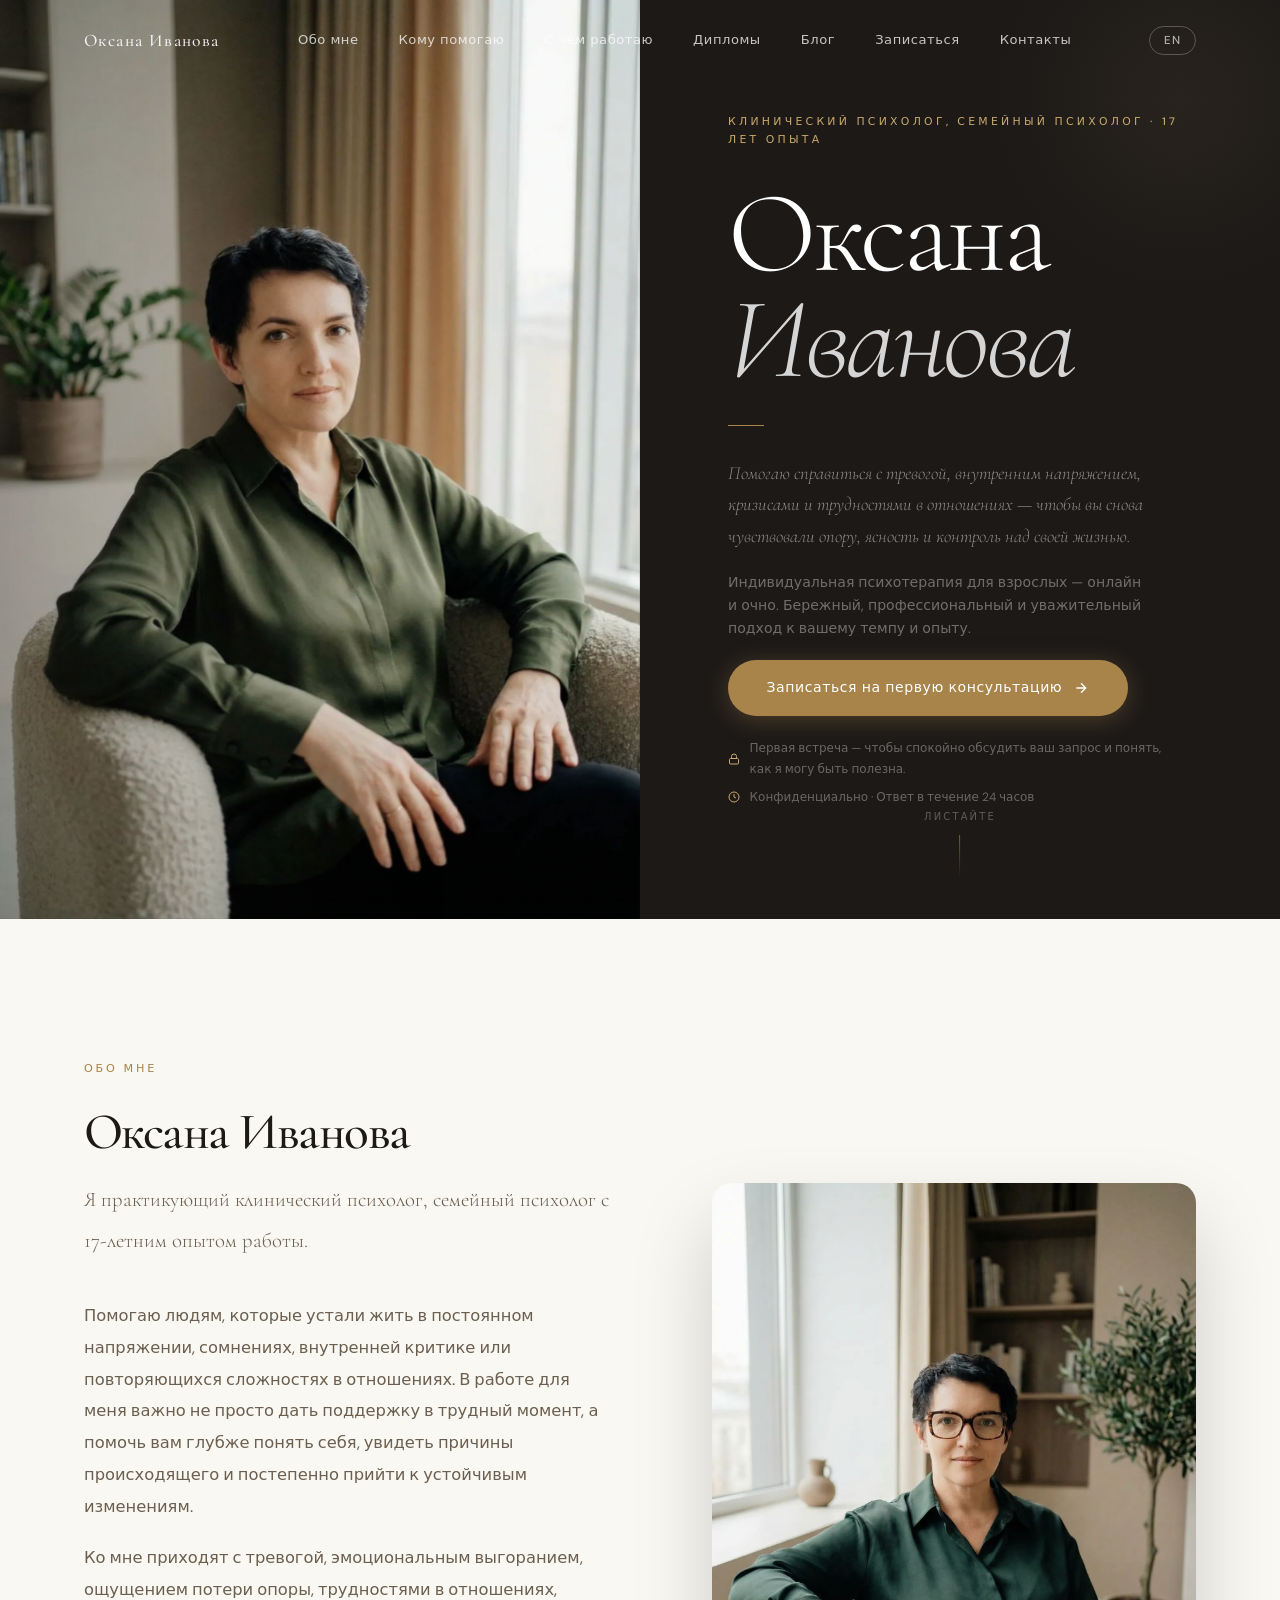
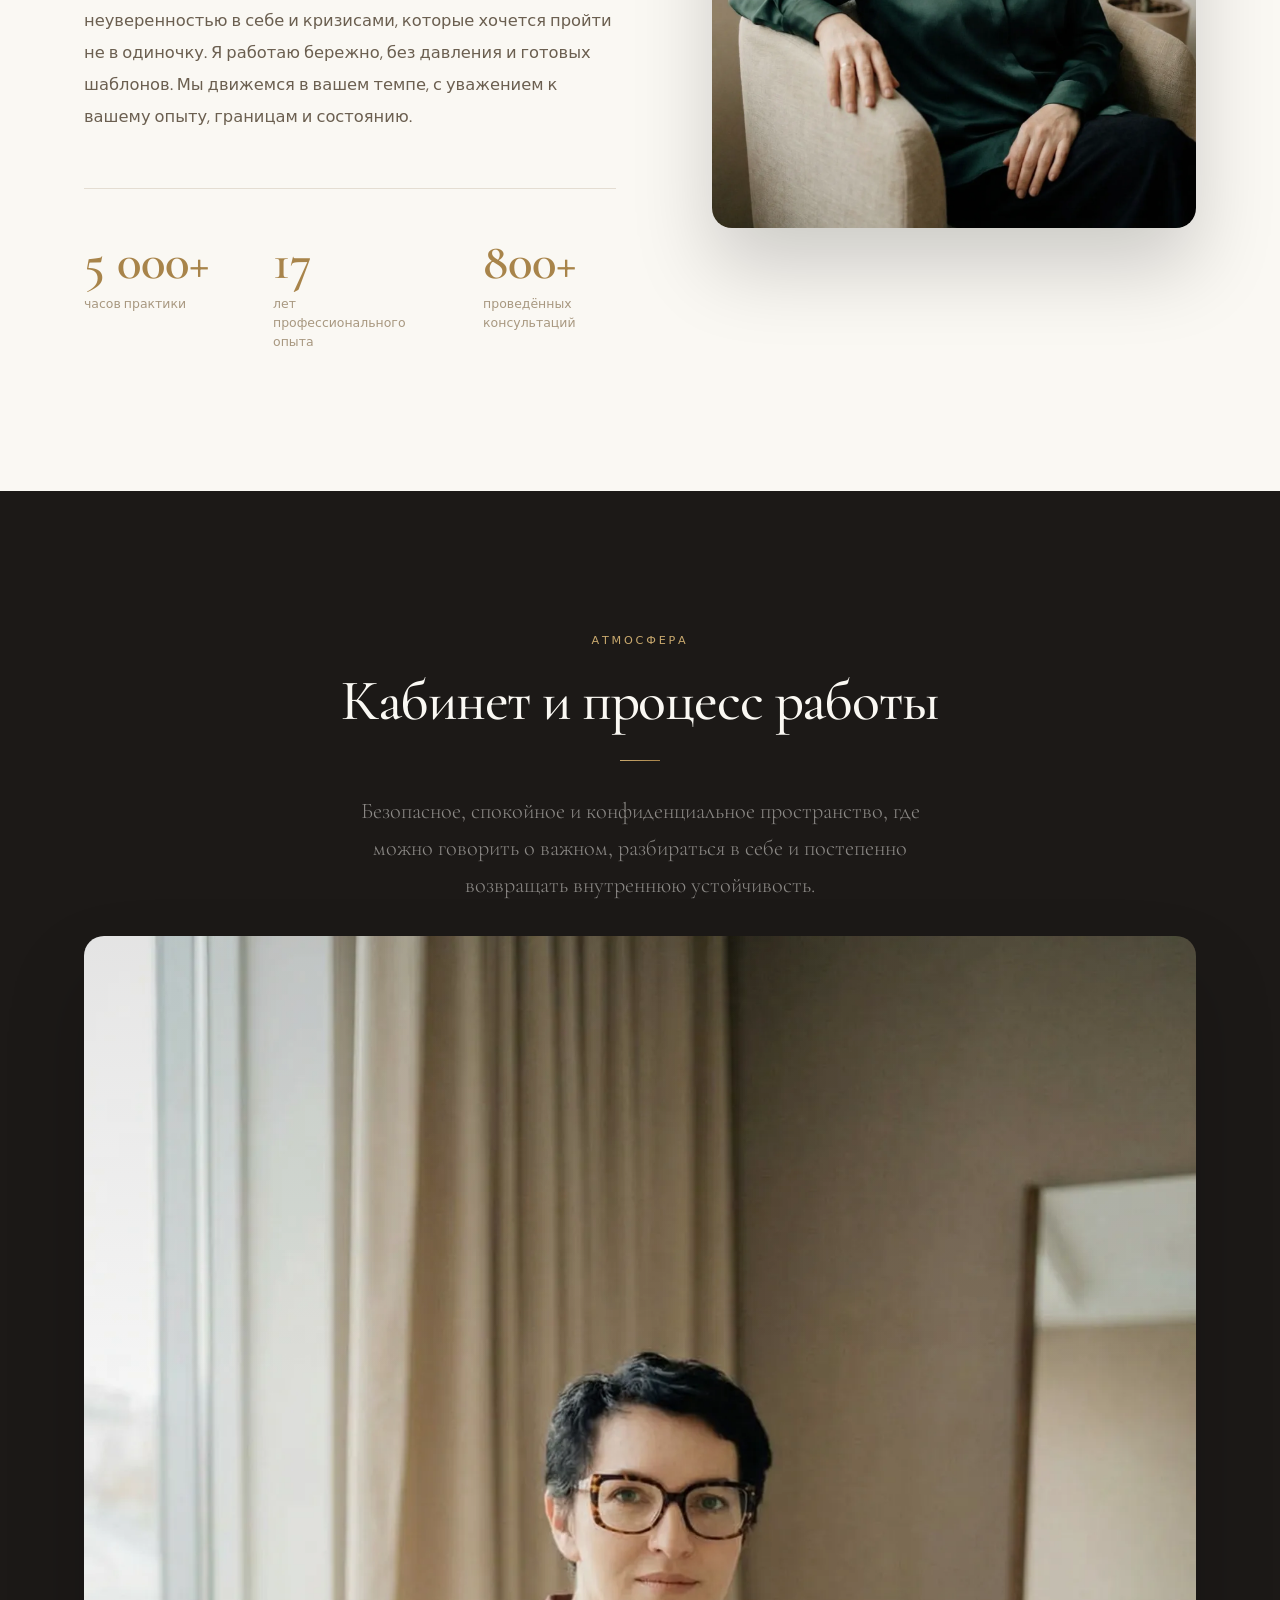
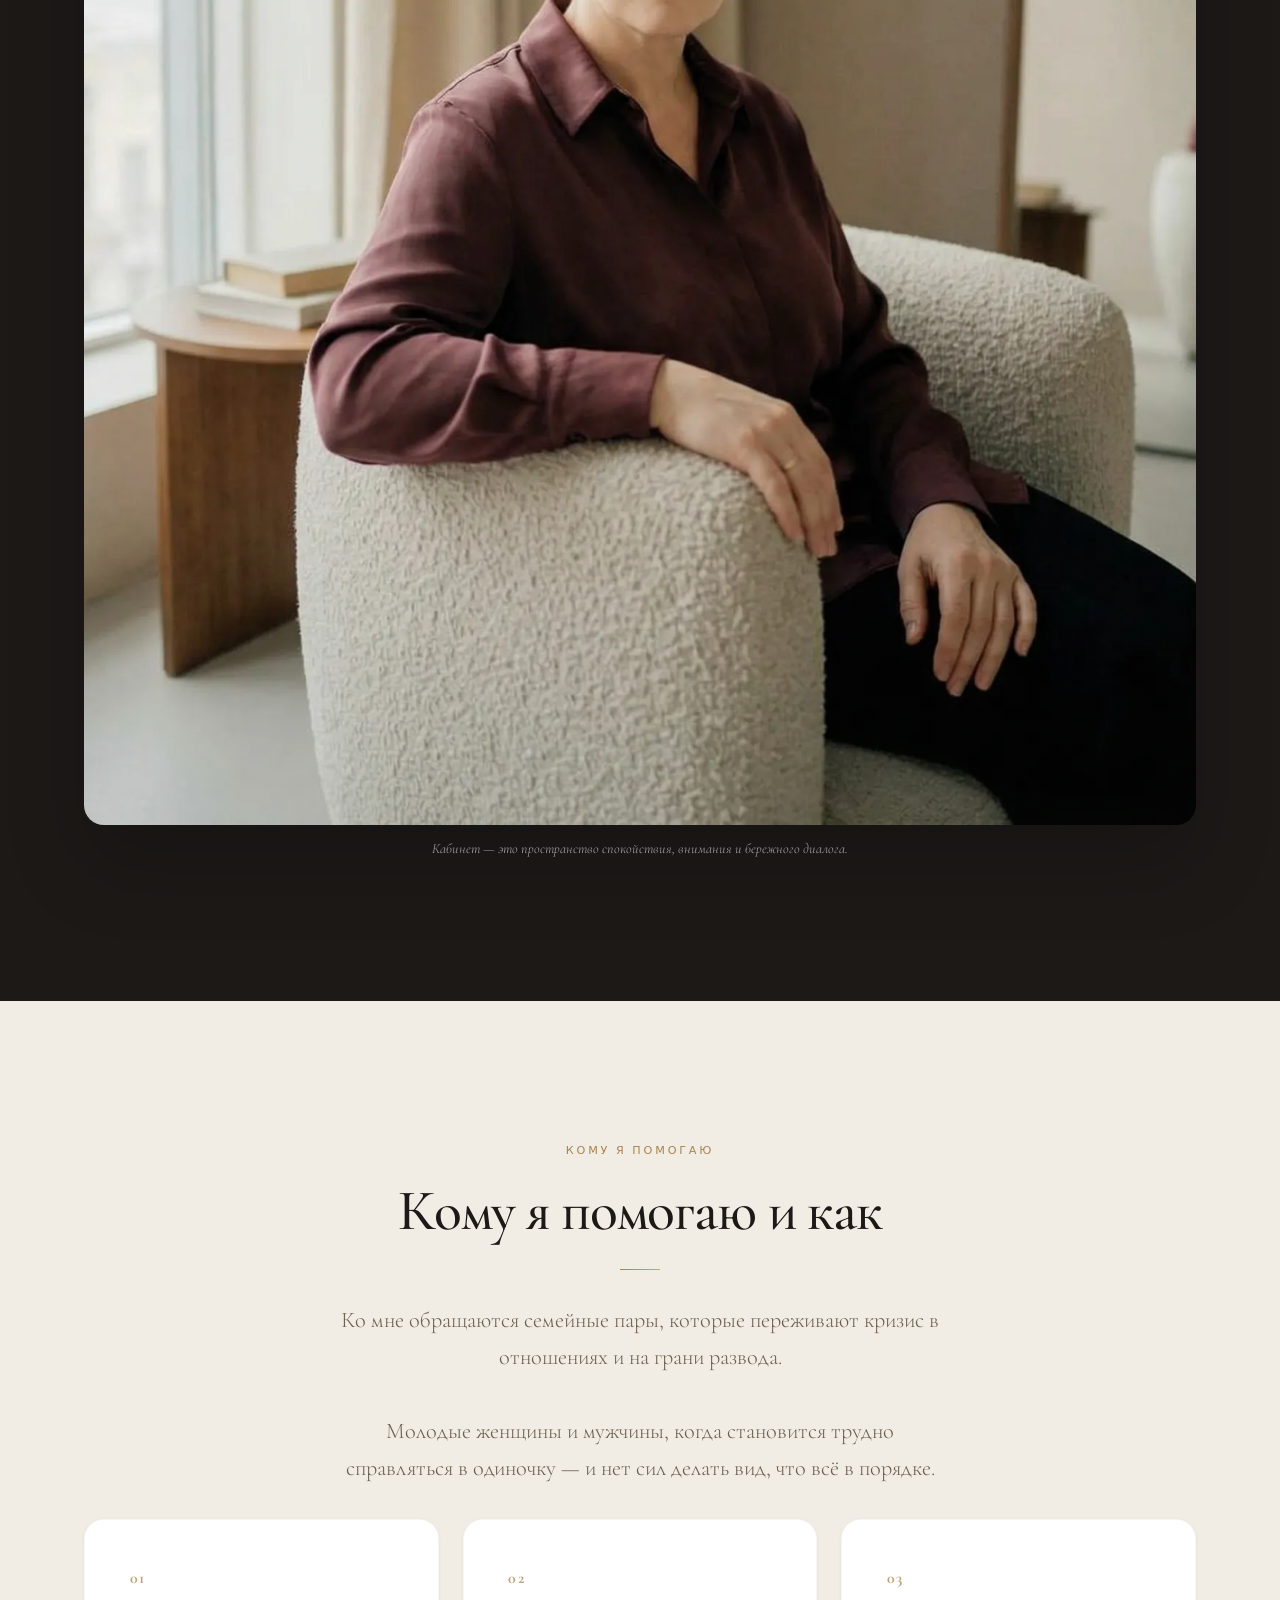
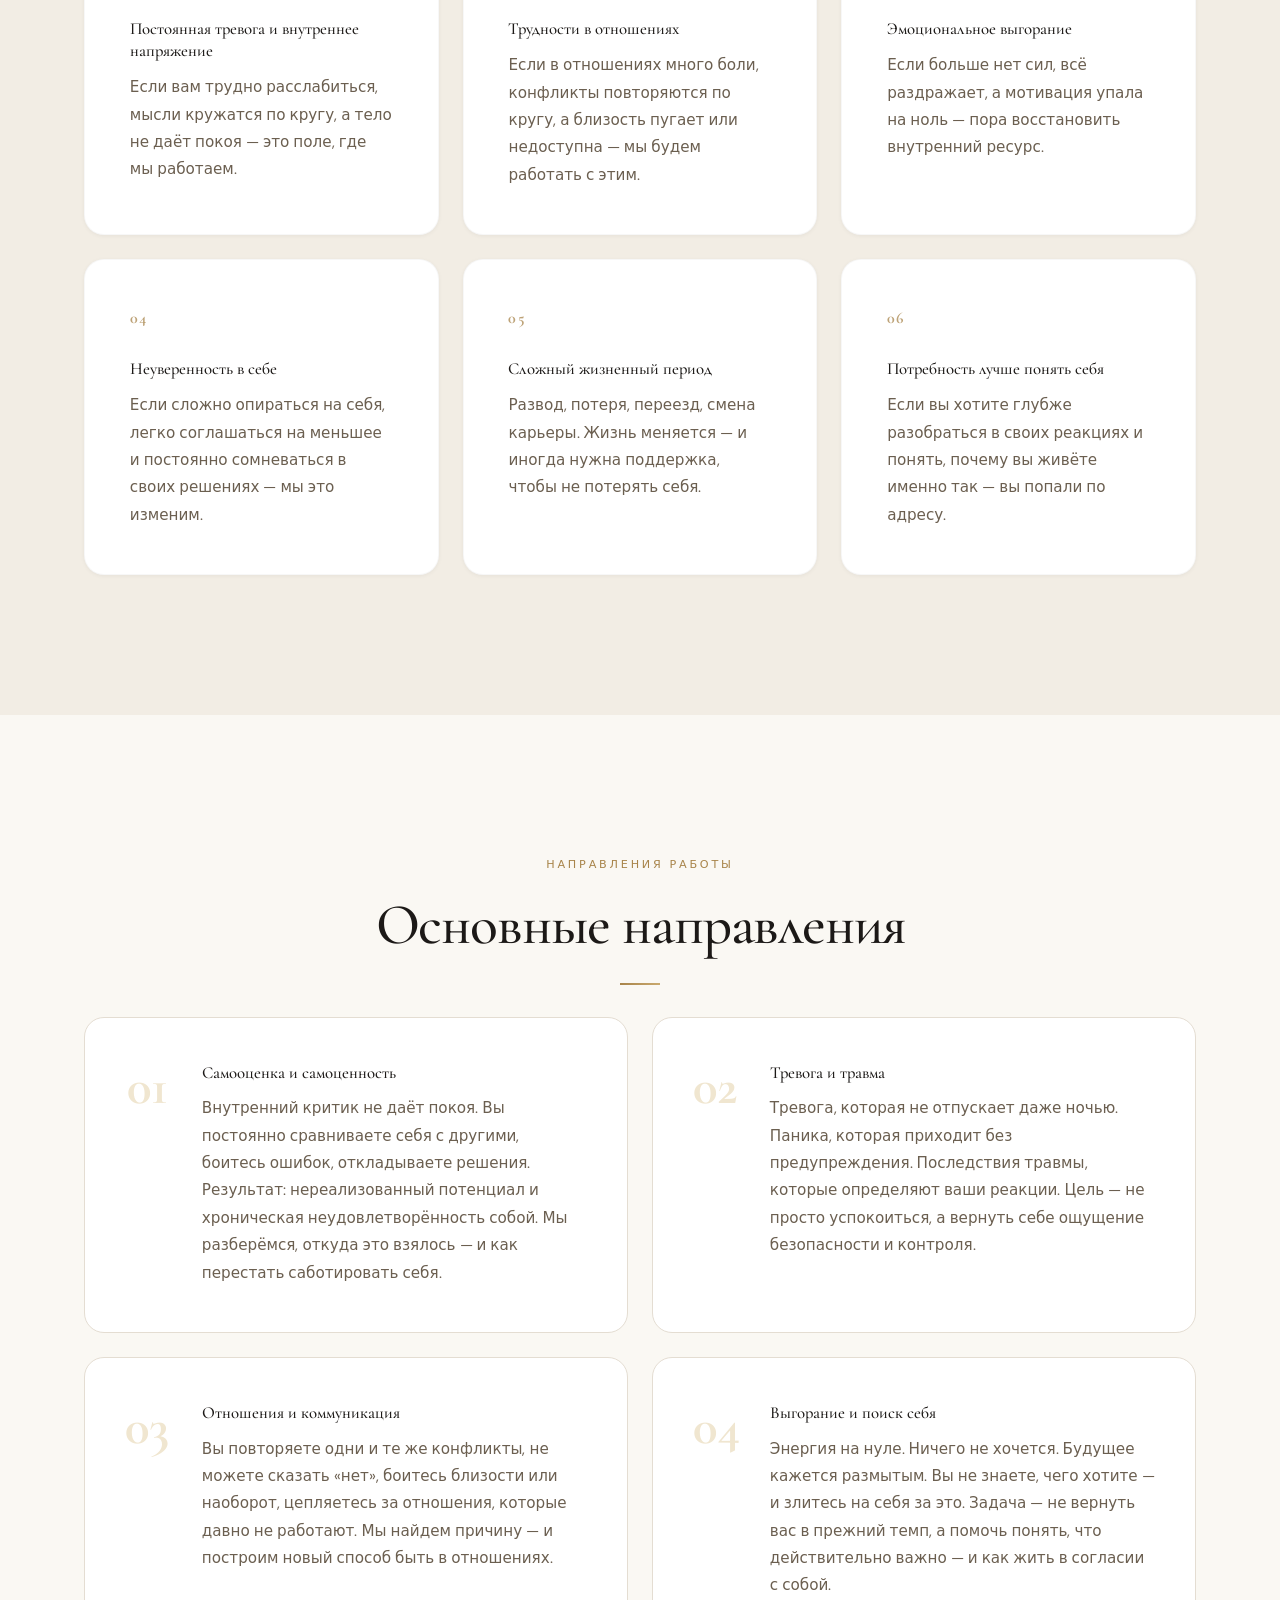
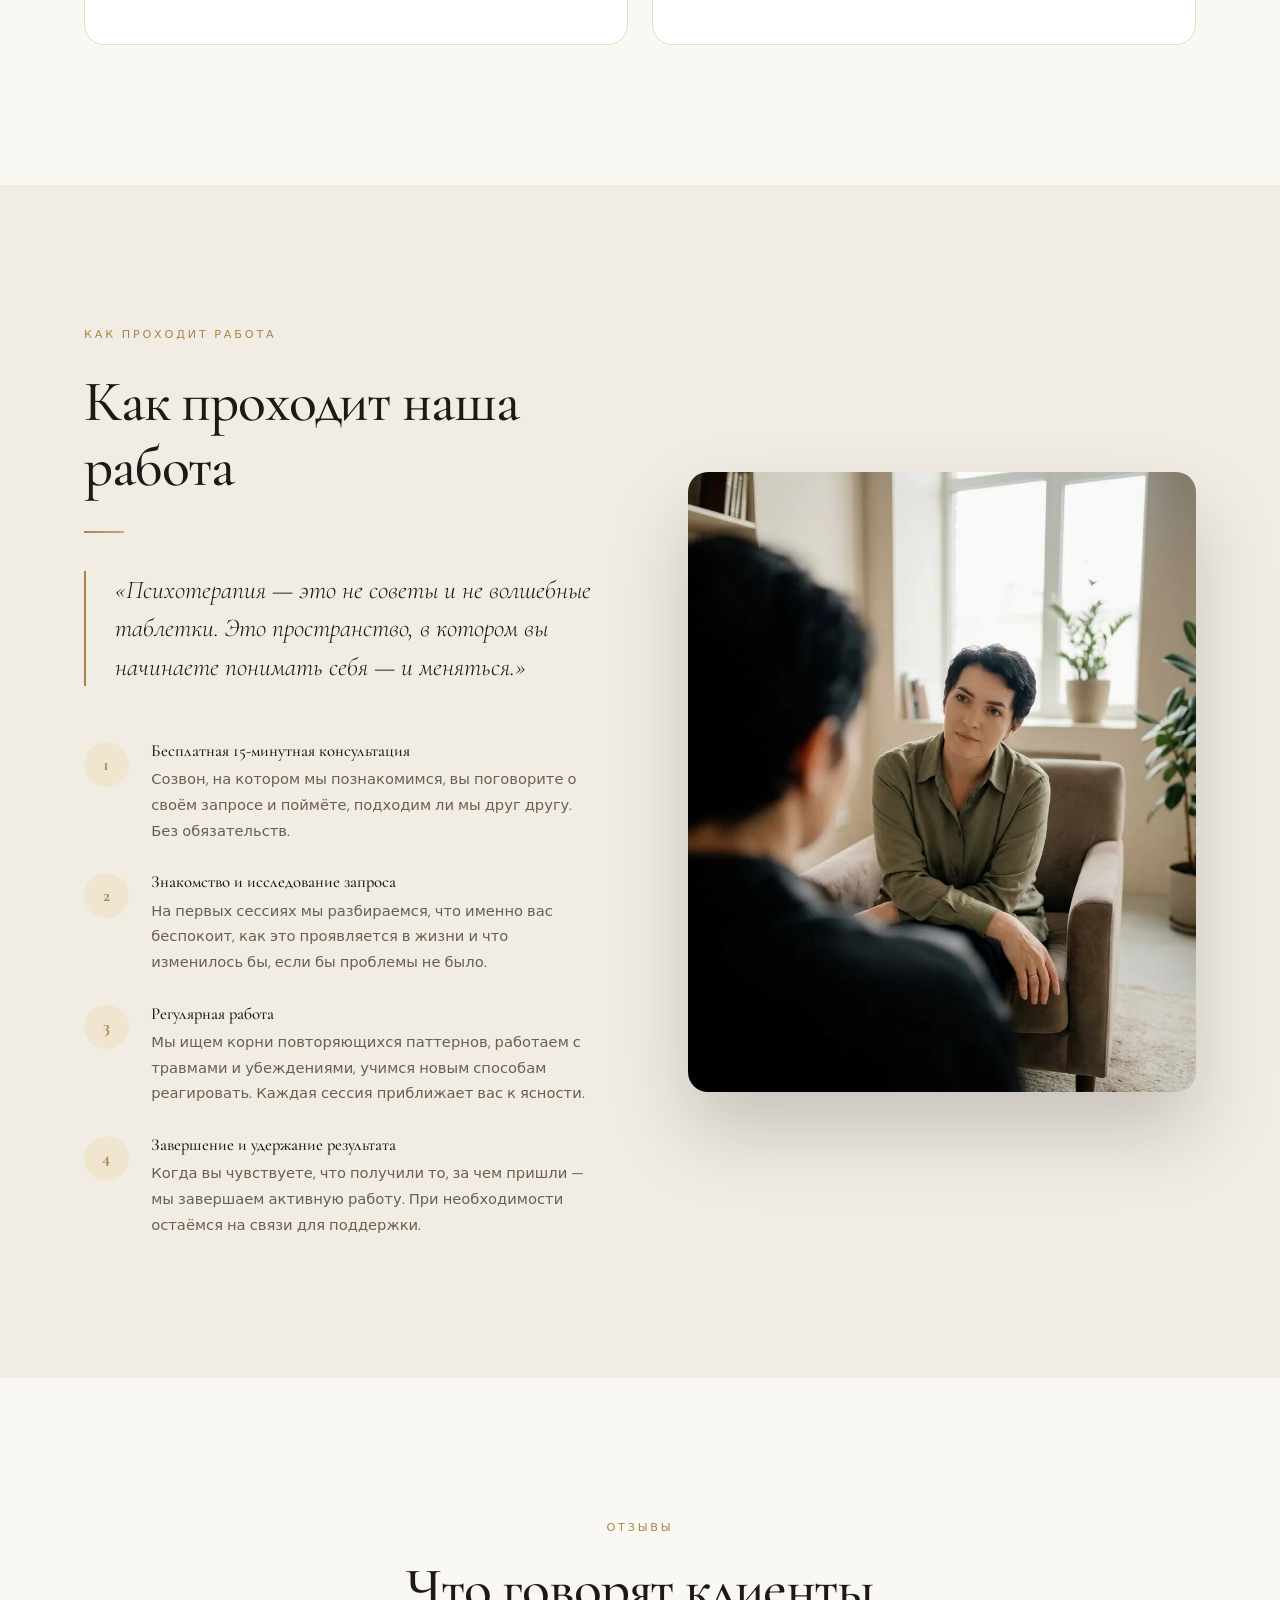
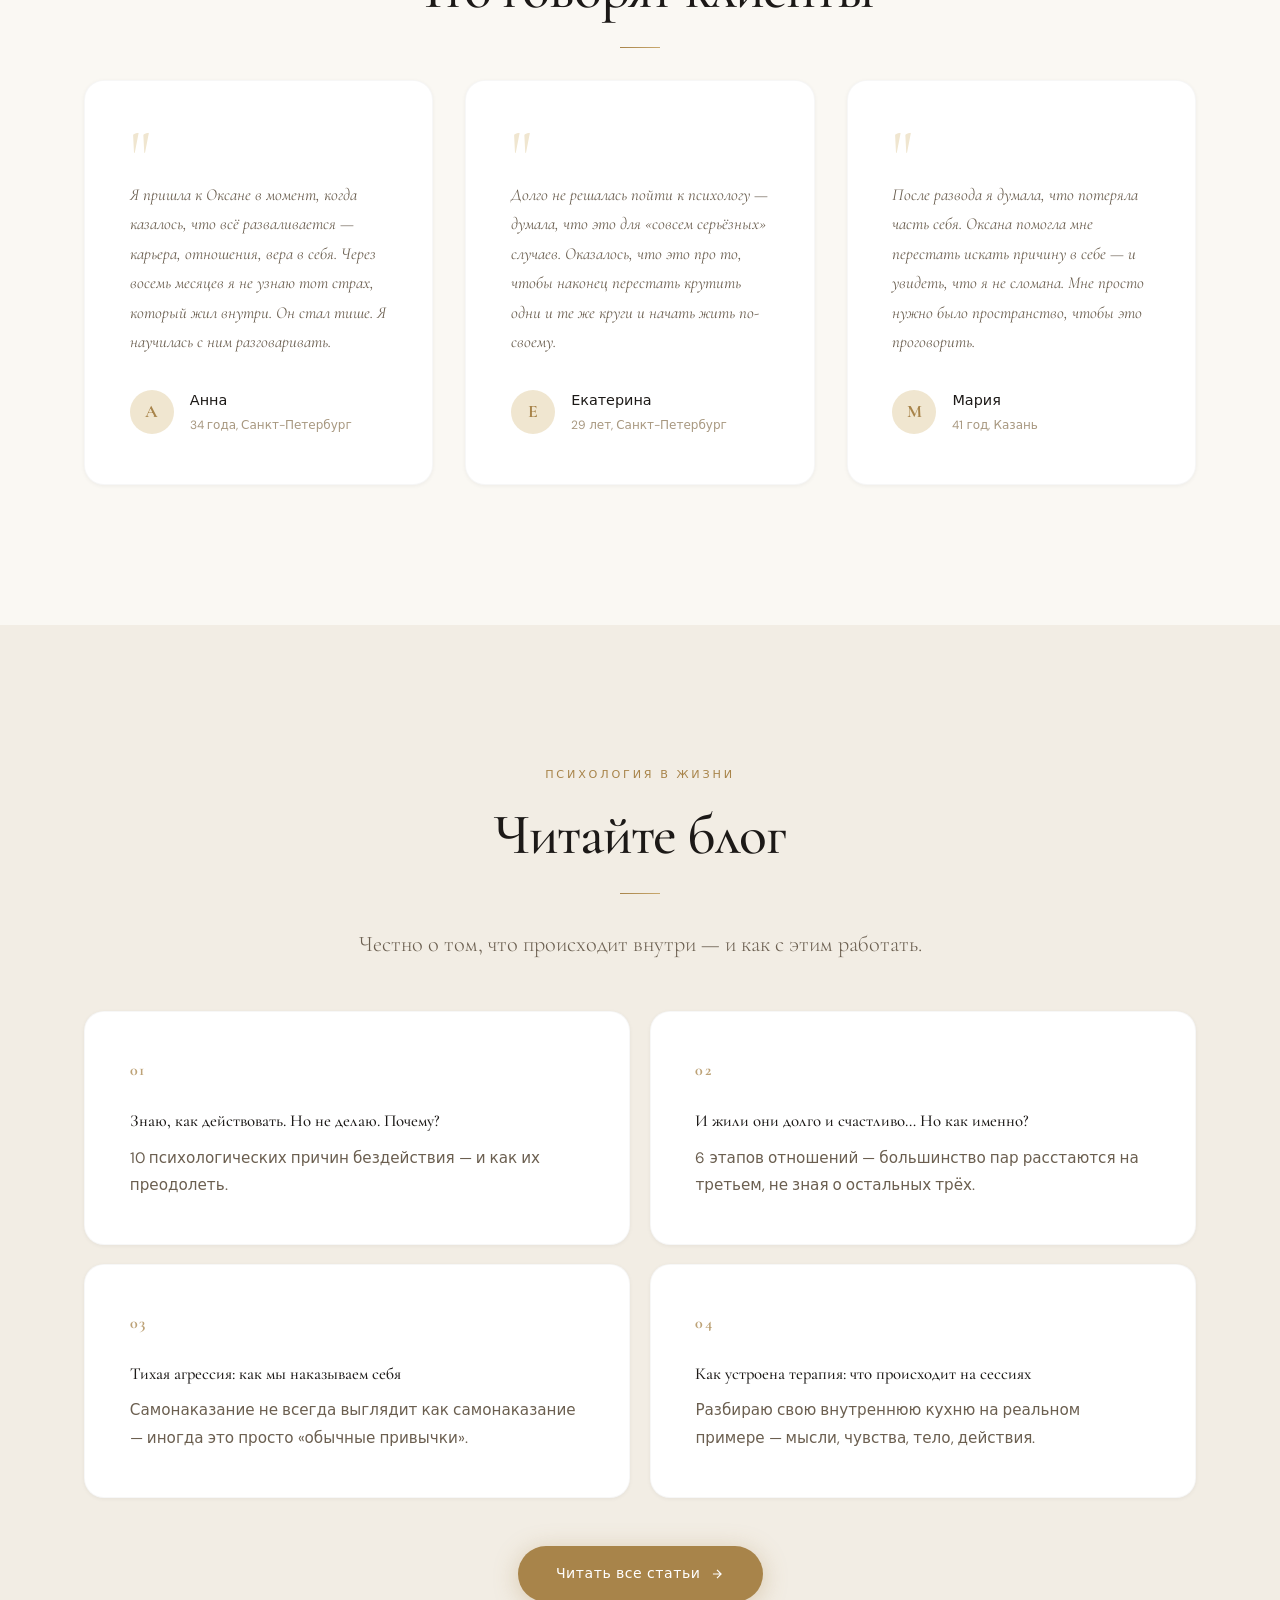
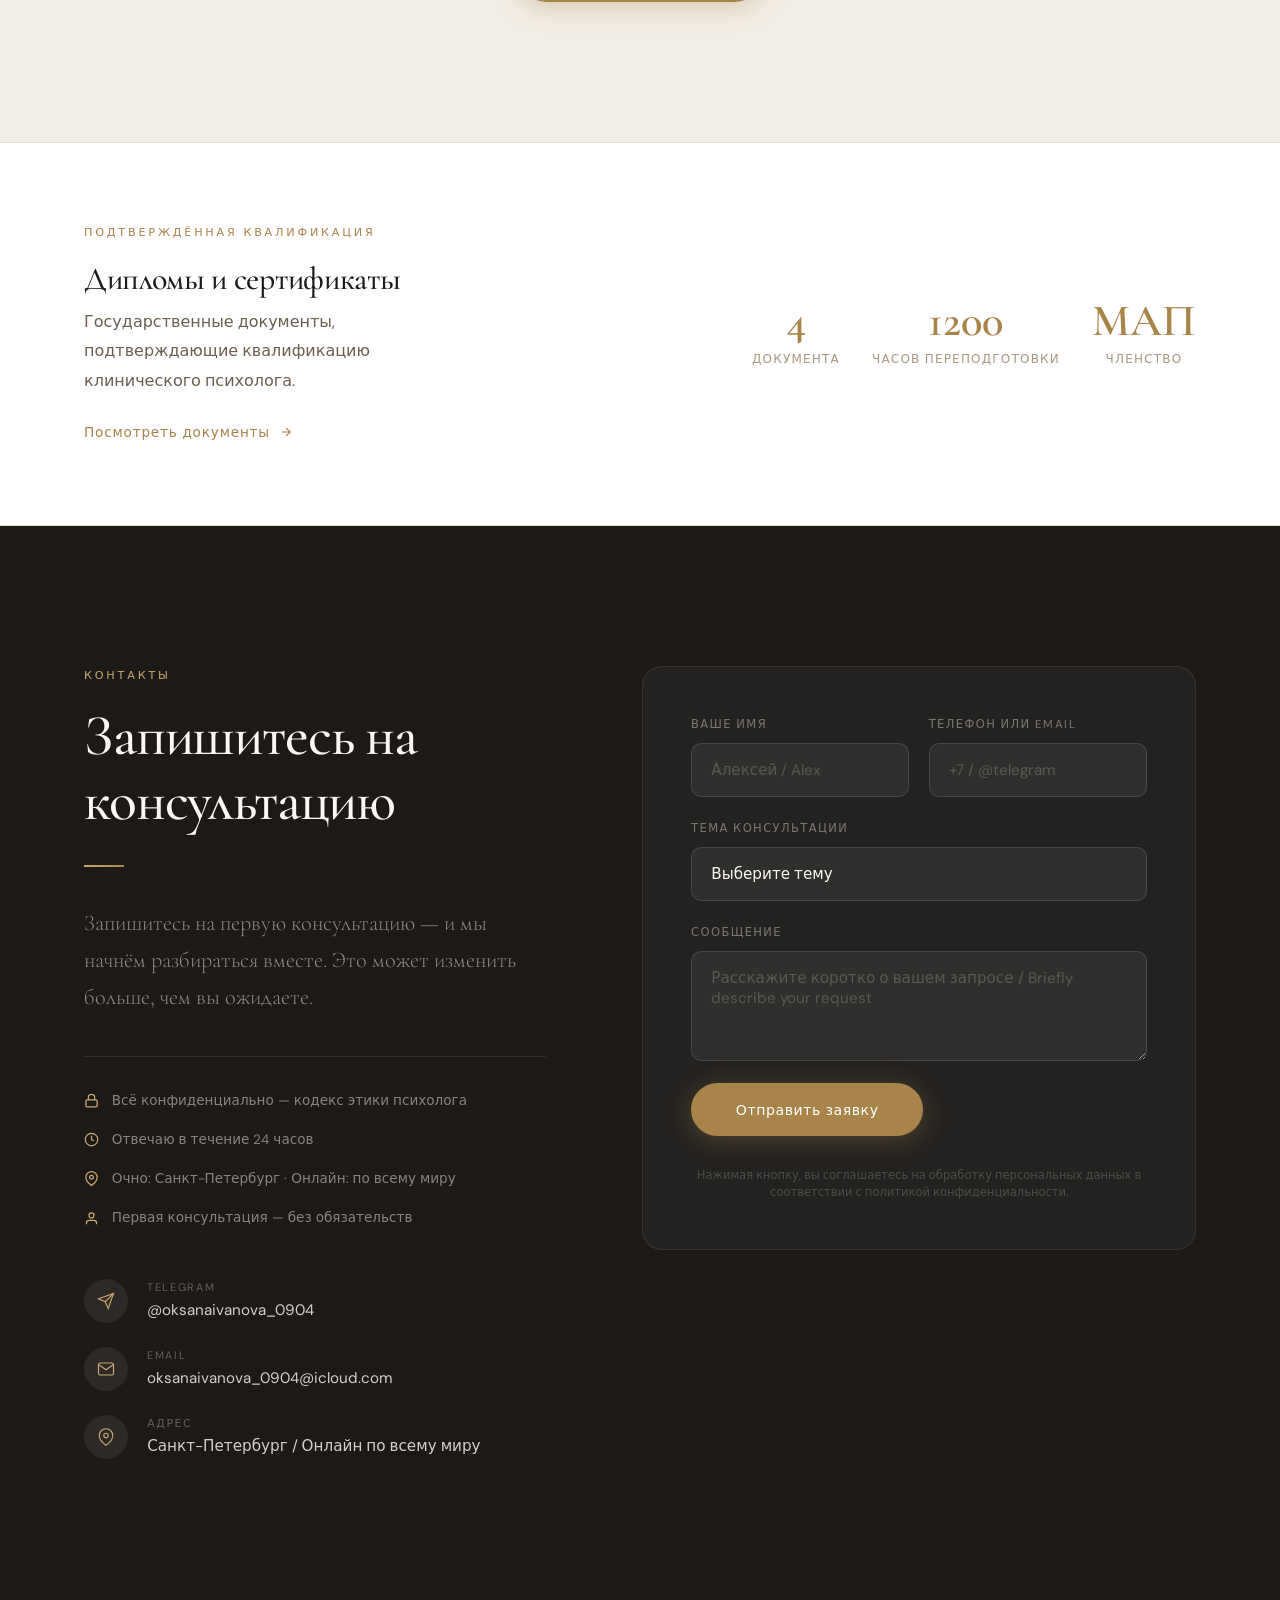
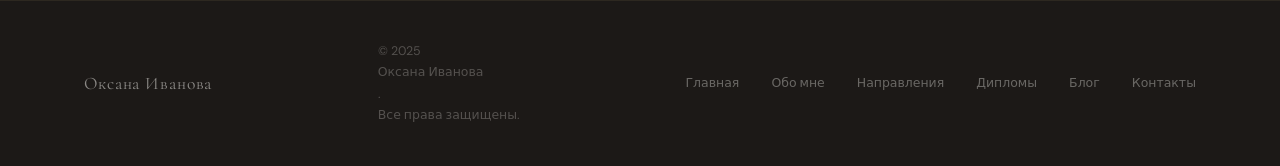
==== commit 93274776: "v1.1.0 - Client corrections, certificates page, blog page" ====
--- a/index.html
+++ b/index.html
@@ -3,8 +3,8 @@
 <head>
   <meta charset="UTF-8" />
   <meta name="viewport" content="width=device-width, initial-scale=1.0" />
-  <title>Oksana Borisovna Ivanova — Психолог · Психотерапевт</title>
-  <meta name="description" content="Oksana Borisovna Ivanova — психолог и психотерапевт с 17-летним опытом. Помогаю обрести внутреннюю гармонию и счастье." />
+  <title>Oksana Borisovna Ivanova — Клинический психолог, семейный психолог</title>
+  <meta name="description" content="Oksana Borisovna Ivanova — клинический психолог, семейный психолог с 17-летним опытом. Помогаю обрести внутреннюю гармонию и счастье." />
   <meta property="og:image" content="assets/hero.png" />
   <meta name="twitter:card" content="summary_large_image" />
   <meta name="twitter:image" content="assets/hero.png" />
@@ -25,13 +25,16 @@
   ============================================================ -->
   <nav class="nav" id="nav">
     <div class="container nav-inner">
-      <a href="#hero" class="nav-logo">Oksana Ivanova</a>
+      <a href="#hero" class="nav-logo">
+        <span class="ru">Оксана Иванова</span>
+        <span class="en">Oksana Ivanova</span>
+      </a>
       <ul class="nav-links">
         <li><a href="#about"><span class="ru">Обо мне</span><span class="en">About</span></a></li>
-        <li><a href="#gallery"><span class="ru">Кабинет</span><span class="en">Practice</span></a></li>
         <li><a href="#who"><span class="ru">Кому помогаю</span><span class="en">Who I Help</span></a></li>
         <li><a href="#work"><span class="ru">С чем работаю</span><span class="en">What I Work With</span></a></li>
-        <li><a href="#approach"><span class="ru">Подход</span><span class="en">Approach</span></a></li>
+        <li><a href="certificates.html"><span class="ru">Дипломы</span><span class="en">Credentials</span></a></li>
+        <li><a href="blog.html"><span class="ru">Блог</span><span class="en">Blog</span></a></li>
         <li><a href="javascript:void(0)" onclick="openModal(); return false;"><span class="ru">Записаться</span><span class="en">Book Now</span></a></li>
         <li><a href="#contact"><span class="ru">Контакты</span><span class="en">Contact</span></a></li>
       </ul>
@@ -51,10 +54,10 @@
   <div class="mobile-menu" id="mobileMenu">
     <button class="mobile-close" id="mobileClose">✕</button>
     <a href="#about" class="mobile-link"><span class="ru">Обо мне</span><span class="en">About</span></a>
-    <a href="#gallery" class="mobile-link"><span class="ru">Кабинет</span><span class="en">Practice</span></a>
     <a href="#who" class="mobile-link"><span class="ru">Кому помогаю</span><span class="en">Who I Help</span></a>
     <a href="#work" class="mobile-link"><span class="ru">С чем работаю</span><span class="en">What I Work With</span></a>
-    <a href="#approach" class="mobile-link"><span class="ru">Подход</span><span class="en">Approach</span></a>
+    <a href="certificates.html" class="mobile-link"><span class="ru">Дипломы</span><span class="en">Credentials</span></a>
+    <a href="blog.html" class="mobile-link"><span class="ru">Блог</span><span class="en">Blog</span></a>
     <a href="#contact" class="mobile-link"><span class="ru">Контакты</span><span class="en">Contact</span></a>
     <button class="lang-toggle" id="langToggleMobile" aria-label="Toggle language">
       <span class="lang-ru">EN</span>
@@ -72,12 +75,12 @@
     <div class="hero-content-panel">
       <div class="hero-content">
         <span class="hero-eyebrow">
-          <span class="ru">Психолог · Психотерапевт · 17 лет опыта</span>
-          <span class="en">Psychologist · Psychotherapist · 17 Years Experience</span>
+          <span class="ru">Клинический психолог, семейный психолог · 17 лет опыта</span>
+          <span class="en">Clinical Psychologist, Family Psychologist · 17 Years Experience</span>
         </span>
         <h1>
-          <span class="hero-name-line">Oksana</span>
-          <span class="hero-name-line hero-name-surname">Ivanova</span>
+          <span class="hero-name-line"><span class="ru">Оксана</span><span class="en">Oksana</span></span>
+          <span class="hero-name-line hero-name-surname"><span class="ru">Иванова</span><span class="en">Ivanova</span></span>
         </h1>
         <div class="hero-divider"></div>
         <p class="hero-tagline">
@@ -126,12 +129,12 @@
             <span class="en">About</span>
           </span>
           <h2>
-            <span class="ru">Oksana Ivanova</span>
+            <span class="ru">Оксана Иванова</span>
             <span class="en">Oksana Ivanova</span>
           </h2>
           <p class="lead">
-            <span class="ru">Я практикующий психолог и психотерапевт с 17-летним опытом работы.</span>
-            <span class="en">I am a practicing psychologist and psychotherapist with 17 years of professional experience.</span>
+            <span class="ru">Я практикующий клинический психолог, семейный психолог с 17-летним опытом работы.</span>
+            <span class="en">I am a practicing clinical and family psychologist with 17 years of professional experience.</span>
           </p>
           <p>
             <span class="ru">Помогаю людям, которые устали жить в постоянном напряжении, сомнениях, внутренней критике или повторяющихся сложностях в отношениях. В работе для меня важно не просто дать поддержку в трудный момент, а помочь вам глубже понять себя, увидеть причины происходящего и постепенно прийти к устойчивым изменениям.</span>
@@ -143,7 +146,7 @@
           </p>
           <div class="about-stats reveal reveal-d1">
             <div>
-              <div class="about-stat-num">5 000+</div>
+              <div class="about-stat-num">5&nbsp;000+</div>
               <div class="about-stat-label">
                 <span class="ru">часов практики</span>
                 <span class="en">hours of practice</span>
@@ -220,8 +223,8 @@
         </h2>
         <div class="divider"></div>
         <p class="lead">
-          <span class="ru">Ко мне обращаются, когда становится трудно справляться в одиночку — и нет сил делать вид, что всё в порядке.</span>
-          <span class="en">People come to me when it becomes hard to cope alone — and there's no energy left to pretend everything is fine.</span>
+          <span class="ru">Ко мне обращаются семейные пары, которые переживают кризис в отношениях и на грани развода.<br><br>Молодые женщины и мужчины, когда становится трудно справляться в одиночку — и нет сил делать вид, что всё в порядке.</span>
+          <span class="en">Couples experiencing a relationship crisis and on the verge of divorce.<br><br>Young women and men, when it becomes hard to cope alone — and there's no energy left to pretend everything is fine.</span>
         </p>
       </div>
       <div class="cards-grid">
@@ -287,8 +290,8 @@
             <span class="en">A Desire to Understand Yourself Better</span>
           </h4>
           <p>
-            <span class="ru">Если вы хотите глубже разобраться в своих реакциях, паттернах и в том, почему вы живёте именно так — вы попали по адресу.</span>
-            <span class="en">If you want to explore your reactions, patterns, and why you live the way you do — you've come to the right place.</span>
+            <span class="ru">Если вы хотите глубже разобраться в своих реакциях и понять, почему вы живёте именно так — вы попали по адресу.</span>
+            <span class="en">If you want to explore your reactions and understand why you live the way you do — you've come to the right place.</span>
           </p>
         </div>
       </div>
@@ -346,8 +349,8 @@
               <span class="en">Relationships & Communication</span>
             </h4>
             <p>
-              <span class="ru">Вы повторяете одни и те же конфликты, не можете сказать «нет», боитесь близости или, наоборот, цепляетесь за отношения, которые давно не работают. Мы найдём корень паттерна — и построим новый способ быть в отношениях.</span>
-              <span class="en">You repeat the same conflicts, can't say no, fear intimacy — or cling to relationships that stopped working long ago. We'll find the root of the pattern — and build a new way of being with others.</span>
+              <span class="ru">Вы повторяете одни и те же конфликты, не можете сказать «нет», боитесь близости или наоборот, цепляетесь за отношения, которые давно не работают. Мы найдем причину — и построим новый способ быть в отношениях.</span>
+              <span class="en">You repeat the same conflicts, can't say no, fear intimacy — or cling to relationships that stopped working long ago. We'll find the reason — and build a new way of being with others.</span>
             </p>
           </div>
         </div>
@@ -478,8 +481,8 @@
             <div>
               <div class="testi-name">Анна</div>
               <div class="testi-role">
-                <span class="ru">34 года, Москва</span>
-                <span class="en">34 y.o., Moscow</span>
+                <span class="ru">34 года, Санкт-Петербург</span>
+                <span class="en">34 y.o., Saint Petersburg</span>
               </div>
             </div>
           </div>
@@ -516,6 +519,81 @@
                 <span class="en">41 y.o., Kazan</span>
               </div>
             </div>
+          </div>
+        </div>
+      </div>
+    </div>
+  </section>
+
+  <!-- ============================================================
+       BLOG TEASER
+  ============================================================ -->
+  <section class="section" id="blog-teaser" style="background:var(--surface-alt)">
+    <div class="container">
+      <div class="section-label reveal">
+        <span class="eyebrow"><span class="ru">Психология в жизни</span><span class="en">Psychology in Life</span></span>
+        <h2><span class="ru">Читайте блог</span><span class="en">Read the Blog</span></h2>
+        <div class="divider"></div>
+        <p class="lead"><span class="ru">Честно о том, что происходит внутри — и как с этим работать.</span><span class="en">Honestly about what happens inside — and how to work with it.</span></p>
+      </div>
+      <div style="display:grid;grid-template-columns:repeat(2,1fr);gap:1.2rem;margin-top:3rem">
+        <a href="blog.html" class="card reveal reveal-d1" style="text-decoration:none;cursor:pointer">
+          <span class="card-num">01</span>
+          <h4><span class="ru">Знаю, как действовать. Но не делаю. Почему?</span><span class="en">I Know What to Do. But I Don’t. Why?</span></h4>
+          <p><span class="ru">10 психологических причин бездействия — и как их преодолеть.</span><span class="en">10 psychological reasons for inaction — and how to overcome them.</span></p>
+        </a>
+        <a href="blog.html" class="card reveal reveal-d2" style="text-decoration:none;cursor:pointer">
+          <span class="card-num">02</span>
+          <h4><span class="ru">И жили они долго и счастливо… Но как именно?</span><span class="en">Happily Ever After… But How?</span></h4>
+          <p><span class="ru">6 этапов отношений — большинство пар расстаются на третьем, не зная о остальных трёх.</span><span class="en">6 stages of love — most couples split at stage 3, unaware 3 more lie ahead.</span></p>
+        </a>
+        <a href="blog.html" class="card reveal reveal-d3" style="text-decoration:none;cursor:pointer">
+          <span class="card-num">03</span>
+          <h4><span class="ru">Тихая агрессия: как мы наказываем себя</span><span class="en">Silent Aggression: How We Punish Ourselves</span></h4>
+          <p><span class="ru">Самонаказание не всегда выглядит как самонаказание — иногда это просто «обычные привычки».</span><span class="en">Self-punishment doesn’t always look like it — sometimes it’s just “normal habits.”</span></p>
+        </a>
+        <a href="blog.html" class="card reveal reveal-d4" style="text-decoration:none;cursor:pointer">
+          <span class="card-num">04</span>
+          <h4><span class="ru">Как устроена терапия: что происходит на сессиях</span><span class="en">How Therapy Works: What Happens in Sessions</span></h4>
+          <p><span class="ru">Разбираю свою внутреннюю кухню на реальном примере — мысли, чувства, тело, действия.</span><span class="en">I break down my method with a real case: thoughts, feelings, body, actions.</span></p>
+        </a>
+      </div>
+      <div style="text-align:center;margin-top:3rem">
+        <a href="blog.html" style="display:inline-flex;align-items:center;gap:.6rem;background:var(--gold);color:#fff;padding:1rem 2.4rem;border-radius:100px;font-size:.88rem;letter-spacing:.04em;font-family:var(--font-sans);box-shadow:0 4px 24px rgba(168,132,74,.35);transition:all .35s" onmouseover="this.style.background='var(--gold-light)';this.style.transform='translateY(-3px)'" onmouseout="this.style.background='var(--gold)';this.style.transform='none'">
+          <span class="ru">Читать все статьи</span><span class="en">Read All Articles</span>
+          <svg width="14" height="14" viewBox="0 0 24 24" fill="none" stroke="currentColor" stroke-width="2"><path d="M5 12h14M12 5l7 7-7 7"/></svg>
+        </a>
+      </div>
+    </div>
+  </section>
+
+  <!-- ============================================================
+       CREDENTIALS STRIP
+  ============================================================ -->
+  <section style="background:var(--surface);padding:5rem 0;border-top:1px solid var(--divider);border-bottom:1px solid var(--divider)">
+    <div class="container">
+      <div style="display:flex;align-items:center;gap:3rem;flex-wrap:wrap;justify-content:space-between">
+        <div class="reveal">
+          <span class="eyebrow"><span class="ru">Подтверждённая квалификация</span><span class="en">Verified Credentials</span></span>
+          <h3 style="font-family:var(--font-serif);font-size:clamp(1.6rem,2.5vw,2.2rem);letter-spacing:-.01em"><span class="ru">Дипломы и сертификаты</span><span class="en">Diplomas &amp; Certificates</span></h3>
+          <p style="margin-top:.6rem;max-width:360px"><span class="ru">Государственные документы, подтверждающие квалификацию клинического психолога.</span><span class="en">State-issued documents confirming clinical psychologist qualifications.</span></p>
+          <a href="certificates.html" style="display:inline-flex;align-items:center;gap:.6rem;margin-top:1.6rem;color:var(--gold);font-size:.85rem;letter-spacing:.06em;font-weight:500;transition:gap .3s" onmouseover="this.style.gap='1rem'" onmouseout="this.style.gap='.6rem'">
+            <span class="ru">Посмотреть документы</span><span class="en">View Documents</span>
+            <svg width="14" height="14" viewBox="0 0 24 24" fill="none" stroke="currentColor" stroke-width="2"><path d="M5 12h14M12 5l7 7-7 7"/></svg>
+          </a>
+        </div>
+        <div style="display:flex;gap:2rem;flex-wrap:wrap" class="reveal reveal-d1">
+          <div style="text-align:center">
+            <div style="font-family:var(--font-serif);font-size:2.8rem;font-weight:600;color:var(--gold);line-height:1">4</div>
+            <div style="font-size:.75rem;color:var(--text-faint);margin-top:.35rem;text-transform:uppercase;letter-spacing:.1em"><span class="ru">документа</span><span class="en">documents</span></div>
+          </div>
+          <div style="text-align:center">
+            <div style="font-family:var(--font-serif);font-size:2.8rem;font-weight:600;color:var(--gold);line-height:1">1200</div>
+            <div style="font-size:.75rem;color:var(--text-faint);margin-top:.35rem;text-transform:uppercase;letter-spacing:.1em"><span class="ru">часов переподготовки</span><span class="en">hrs retraining</span></div>
+          </div>
+          <div style="text-align:center">
+            <div style="font-family:var(--font-serif);font-size:2.8rem;font-weight:600;color:var(--gold);line-height:1">МАП</div>
+            <div style="font-size:.75rem;color:var(--text-faint);margin-top:.35rem;text-transform:uppercase;letter-spacing:.1em"><span class="ru">членство</span><span class="en">member</span></div>
           </div>
         </div>
       </div>
@@ -555,8 +633,8 @@
             </div>
             <div class="contact-reassurance-item">
               <svg viewBox="0 0 24 24"><path d="M21 10c0 7-9 13-9 13s-9-6-9-13a9 9 0 0118 0z"/><circle cx="12" cy="10" r="3"/></svg>
-              <span class="ru">Очно: Москва · Онлайн: по всему миру</span>
-              <span class="en">In-person: Moscow · Online: worldwide</span>
+              <span class="ru">Очно: Санкт-Петербург · Онлайн: по всему миру</span>
+              <span class="en">In-person: Saint Petersburg · Online: worldwide</span>
             </div>
             <div class="contact-reassurance-item">
               <svg viewBox="0 0 24 24"><path d="M20 21v-2a4 4 0 00-4-4H8a4 4 0 00-4 4v2"/><circle cx="12" cy="7" r="4"/></svg>
@@ -567,14 +645,12 @@
           <div class="contact-info">
             <div class="contact-item">
               <div class="contact-icon">
-                <svg viewBox="0 0 24 24"><path d="M22 16.92v3a2 2 0 01-2.18 2 19.79 19.79 0 01-8.63-3.07A19.5 19.5 0 013.07 8.81 19.79 19.79 0 01.22 4.18 2 2 0 012.22 2h3a2 2 0 012 1.72c.127.96.361 1.903.7 2.81a2 2 0 01-.45 2.11L6.09 9.91a16 16 0 006 6l1.27-1.27a2 2 0 012.11-.45c.907.339 1.85.573 2.81.7A2 2 0 0122 16.92z"/></svg>
+                <!-- Telegram icon -->
+                <svg viewBox="0 0 24 24" fill="none" stroke="currentColor" stroke-width="2"><path d="M22 2L11 13"/><path d="M22 2L15 22l-4-9-9-4 20-7z"/></svg>
               </div>
               <div>
-                <span class="contact-item-label">
-                  <span class="ru">Телефон</span>
-                  <span class="en">Phone</span>
-                </span>
-                <span class="contact-item-value">+7 (999) 123-45-67</span>
+                <span class="contact-item-label">Telegram</span>
+                <span class="contact-item-value">@oksanaivanova_0904</span>
               </div>
             </div>
             <div class="contact-item">
@@ -583,7 +659,7 @@
               </div>
               <div>
                 <span class="contact-item-label">Email</span>
-                <span class="contact-item-value">hello@oksana-psycholog.ru</span>
+                <span class="contact-item-value">oksanaivanova_0904@icloud.com</span>
               </div>
             </div>
             <div class="contact-item">
@@ -596,8 +672,8 @@
                   <span class="en">Location</span>
                 </span>
                 <span class="contact-item-value">
-                  <span class="ru">Москва / Онлайн по всему миру</span>
-                  <span class="en">Moscow / Online worldwide</span>
+                  <span class="ru">Санкт-Петербург / Онлайн по всему миру</span>
+                  <span class="en">Saint Petersburg / Online worldwide</span>
                 </span>
               </div>
             </div>
@@ -633,6 +709,7 @@
               <option value="burnout">Эмоциональное выгорание</option>
               <option value="confidence">Неуверенность в себе</option>
               <option value="transition">Сложный жизненный период</option>
+              <option value="divorce">Развод</option>
               <option value="other">Другое</option>
             </select>
           </div>
@@ -705,6 +782,7 @@
             <option value="burnout">Эмоциональное выгорание</option>
             <option value="confidence">Неуверенность в себе</option>
             <option value="transition">Сложный жизненный период</option>
+            <option value="divorce">Развод</option>
             <option value="other">Другое</option>
           </select>
         </div>
@@ -732,13 +810,17 @@
   ============================================================ -->
   <footer class="footer">
     <div class="container footer-inner">
-      <span class="footer-name">Oksana Ivanova</span>
-      <span class="footer-copy">© 2025 Oksana Ivanova. <span class="ru">Все права защищены.</span><span class="en">All rights reserved.</span></span>
+      <span class="footer-name">
+        <span class="ru">Оксана Иванова</span>
+        <span class="en">Oksana Ivanova</span>
+      </span>
+      <span class="footer-copy">© 2025 <span class="ru">Оксана Иванова</span><span class="en">Oksana Ivanova</span>. <span class="ru">Все права защищены.</span><span class="en">All rights reserved.</span></span>
       <div class="footer-links">
         <a href="#hero"><span class="ru">Главная</span><span class="en">Home</span></a>
         <a href="#about"><span class="ru">Обо мне</span><span class="en">About</span></a>
         <a href="#work"><span class="ru">Направления</span><span class="en">Practice</span></a>
-        <a href="#testimonials"><span class="ru">Отзывы</span><span class="en">Testimonials</span></a>
+        <a href="certificates.html"><span class="ru">Дипломы</span><span class="en">Credentials</span></a>
+        <a href="blog.html"><span class="ru">Блог</span><span class="en">Blog</span></a>
         <a href="#contact"><span class="ru">Контакты</span><span class="en">Contact</span></a>
       </div>
     </div>
--- a/styles.css
+++ b/styles.css
@@ -526,6 +526,7 @@
       font-weight: 600;
       color: var(--gold);
       line-height: 1;
+      white-space: nowrap;
     }
     .about-stat-label {
       font-size: 0.78rem;
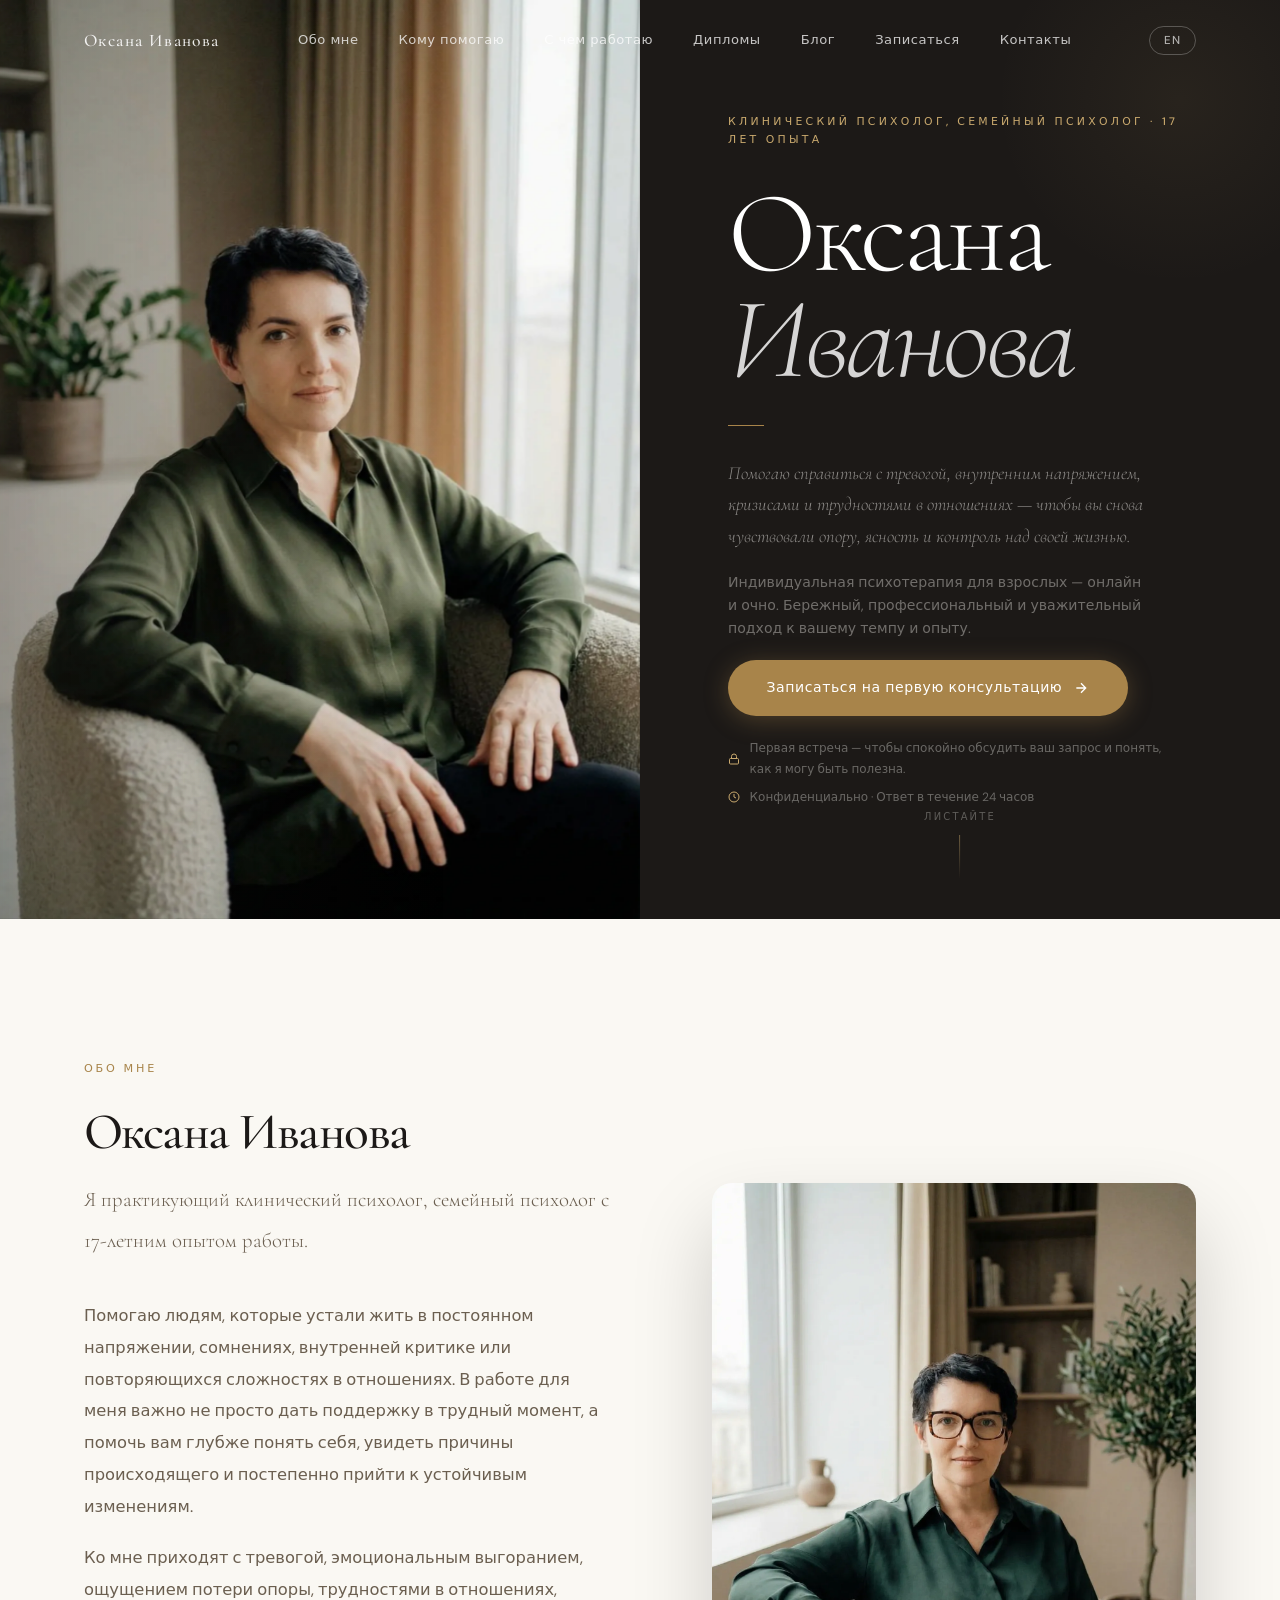
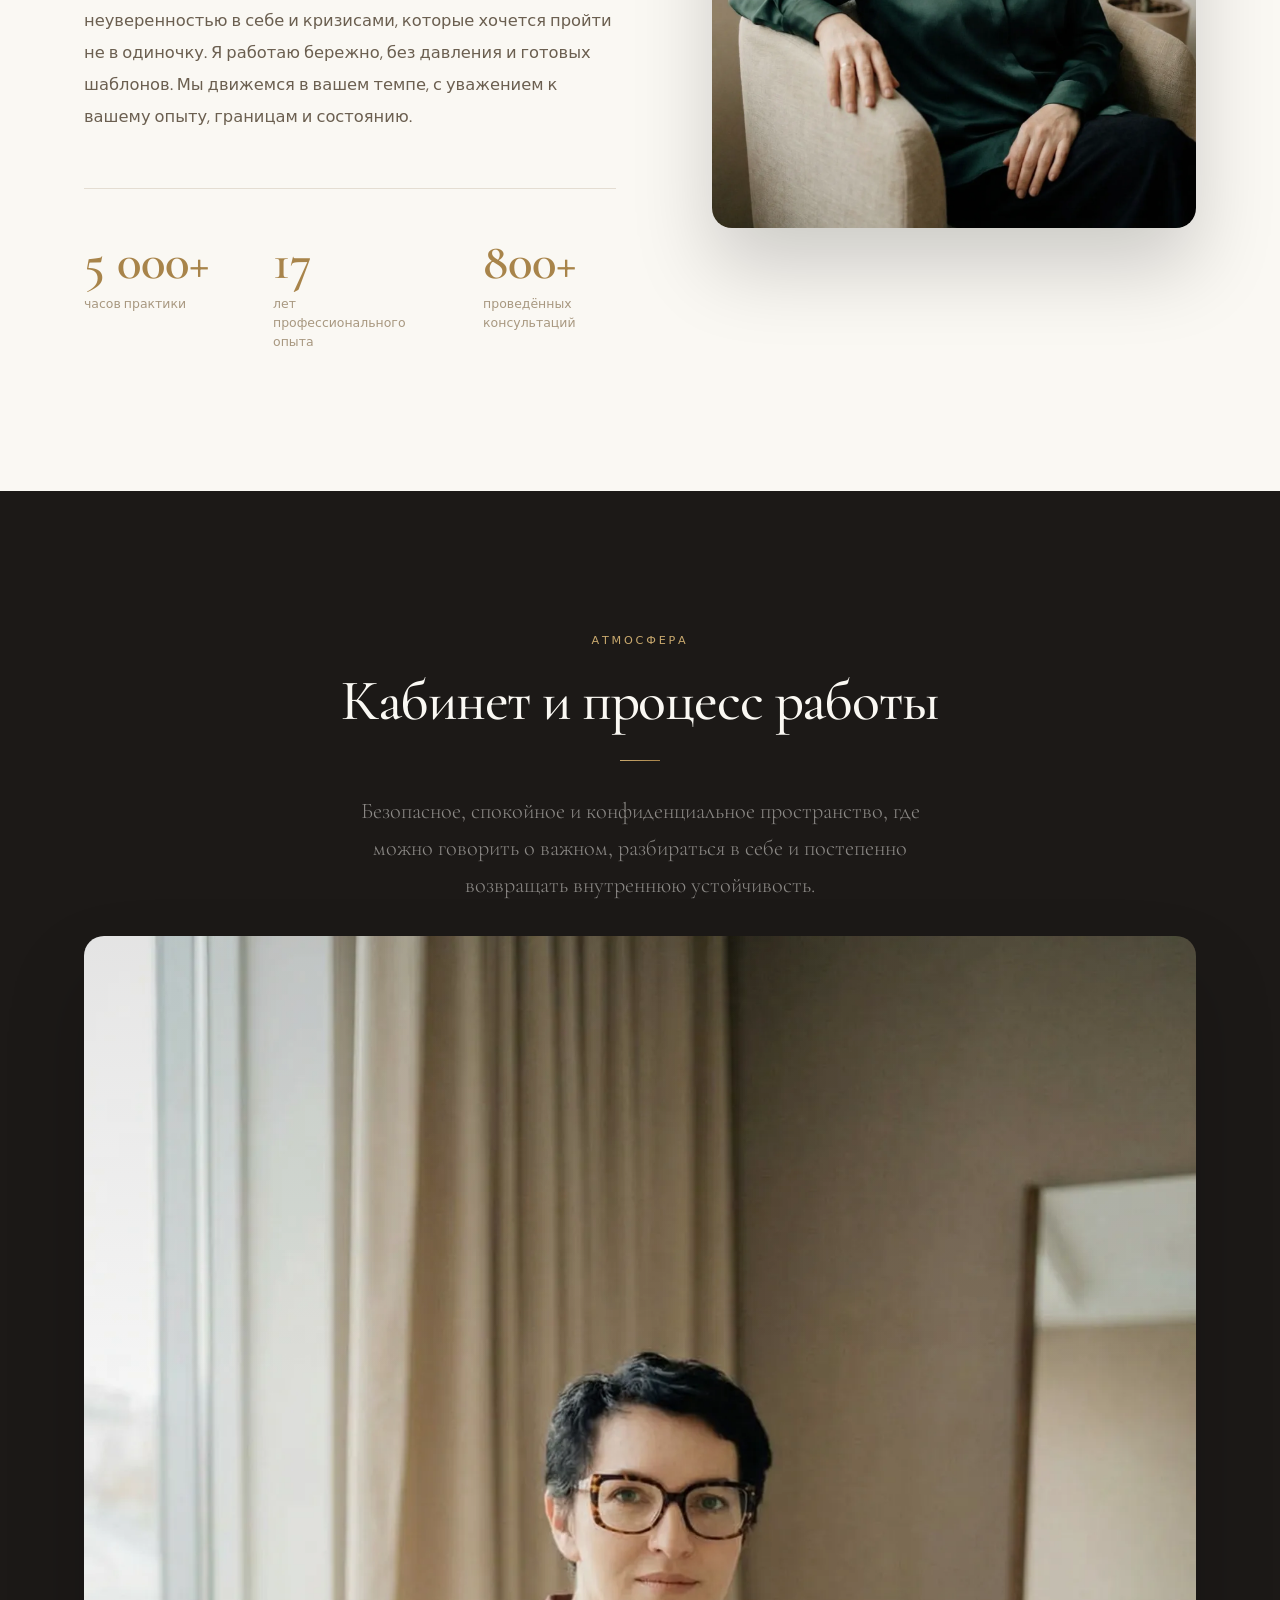
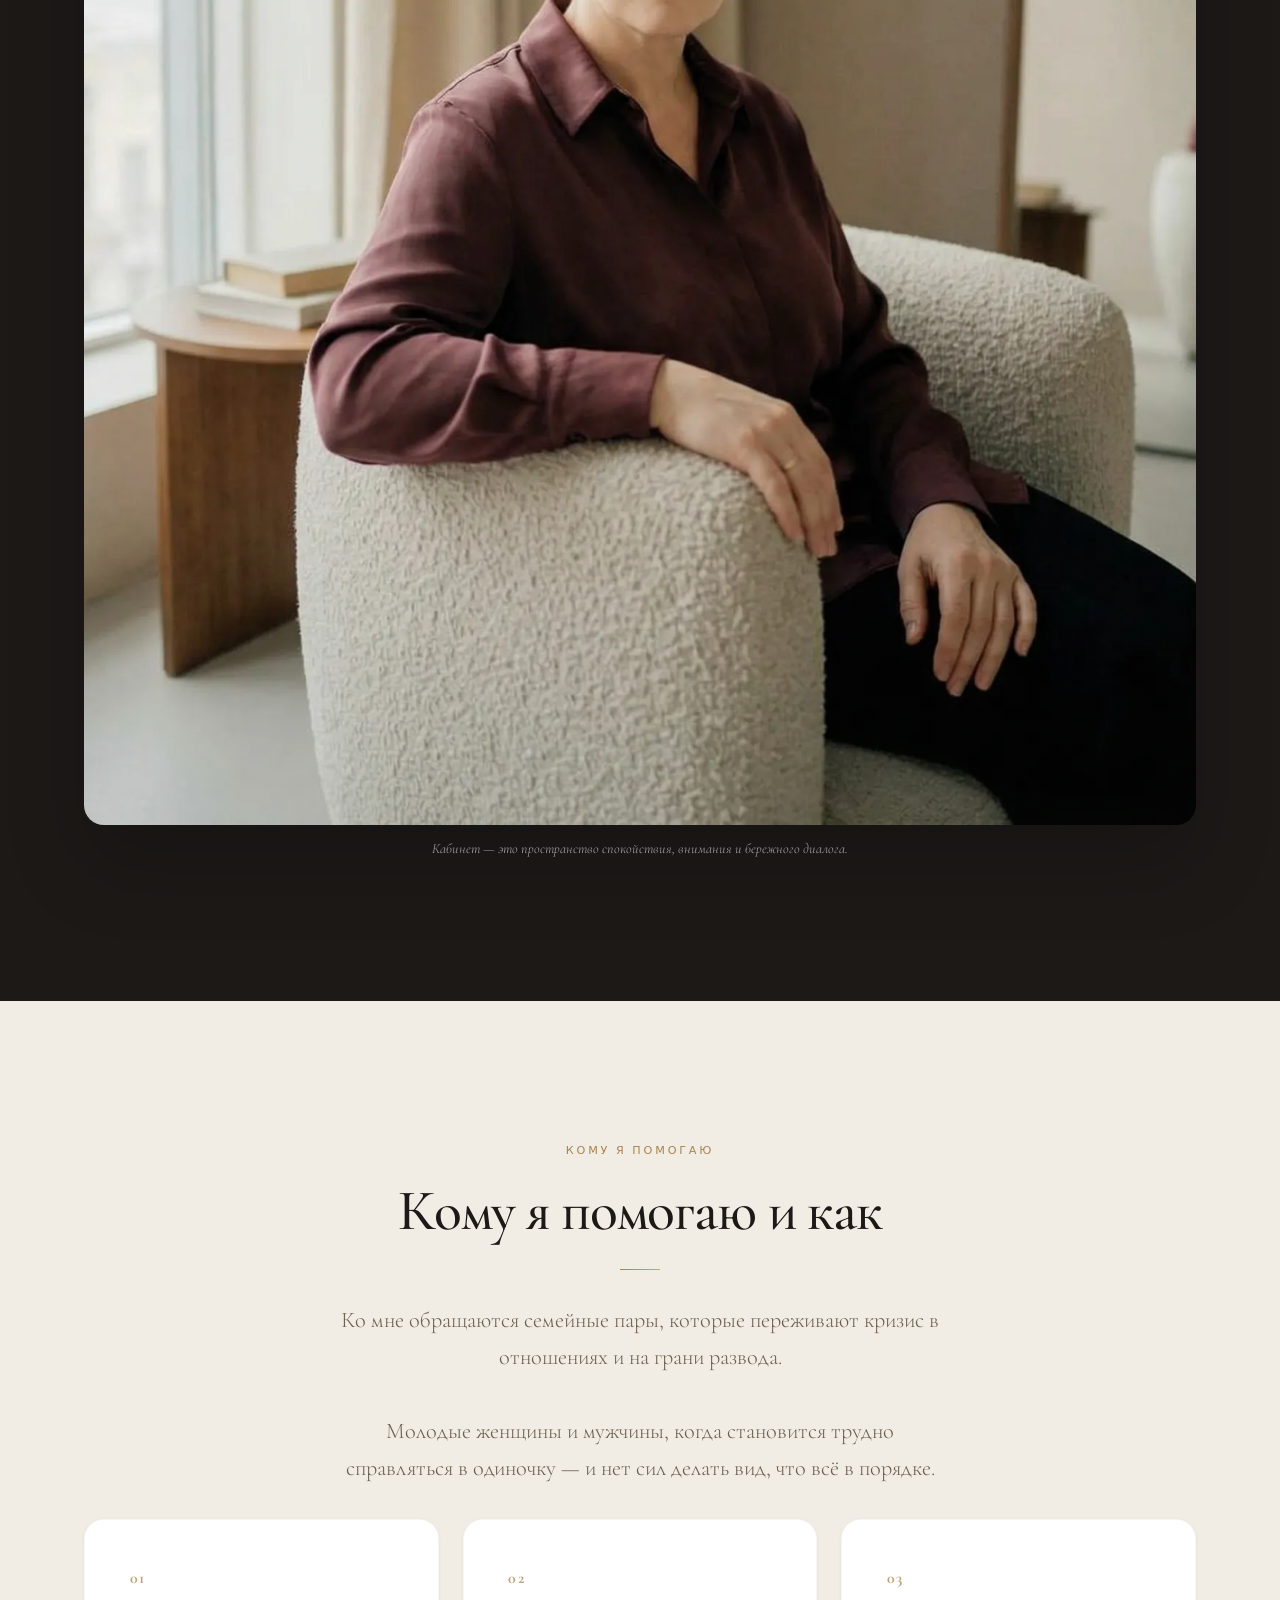
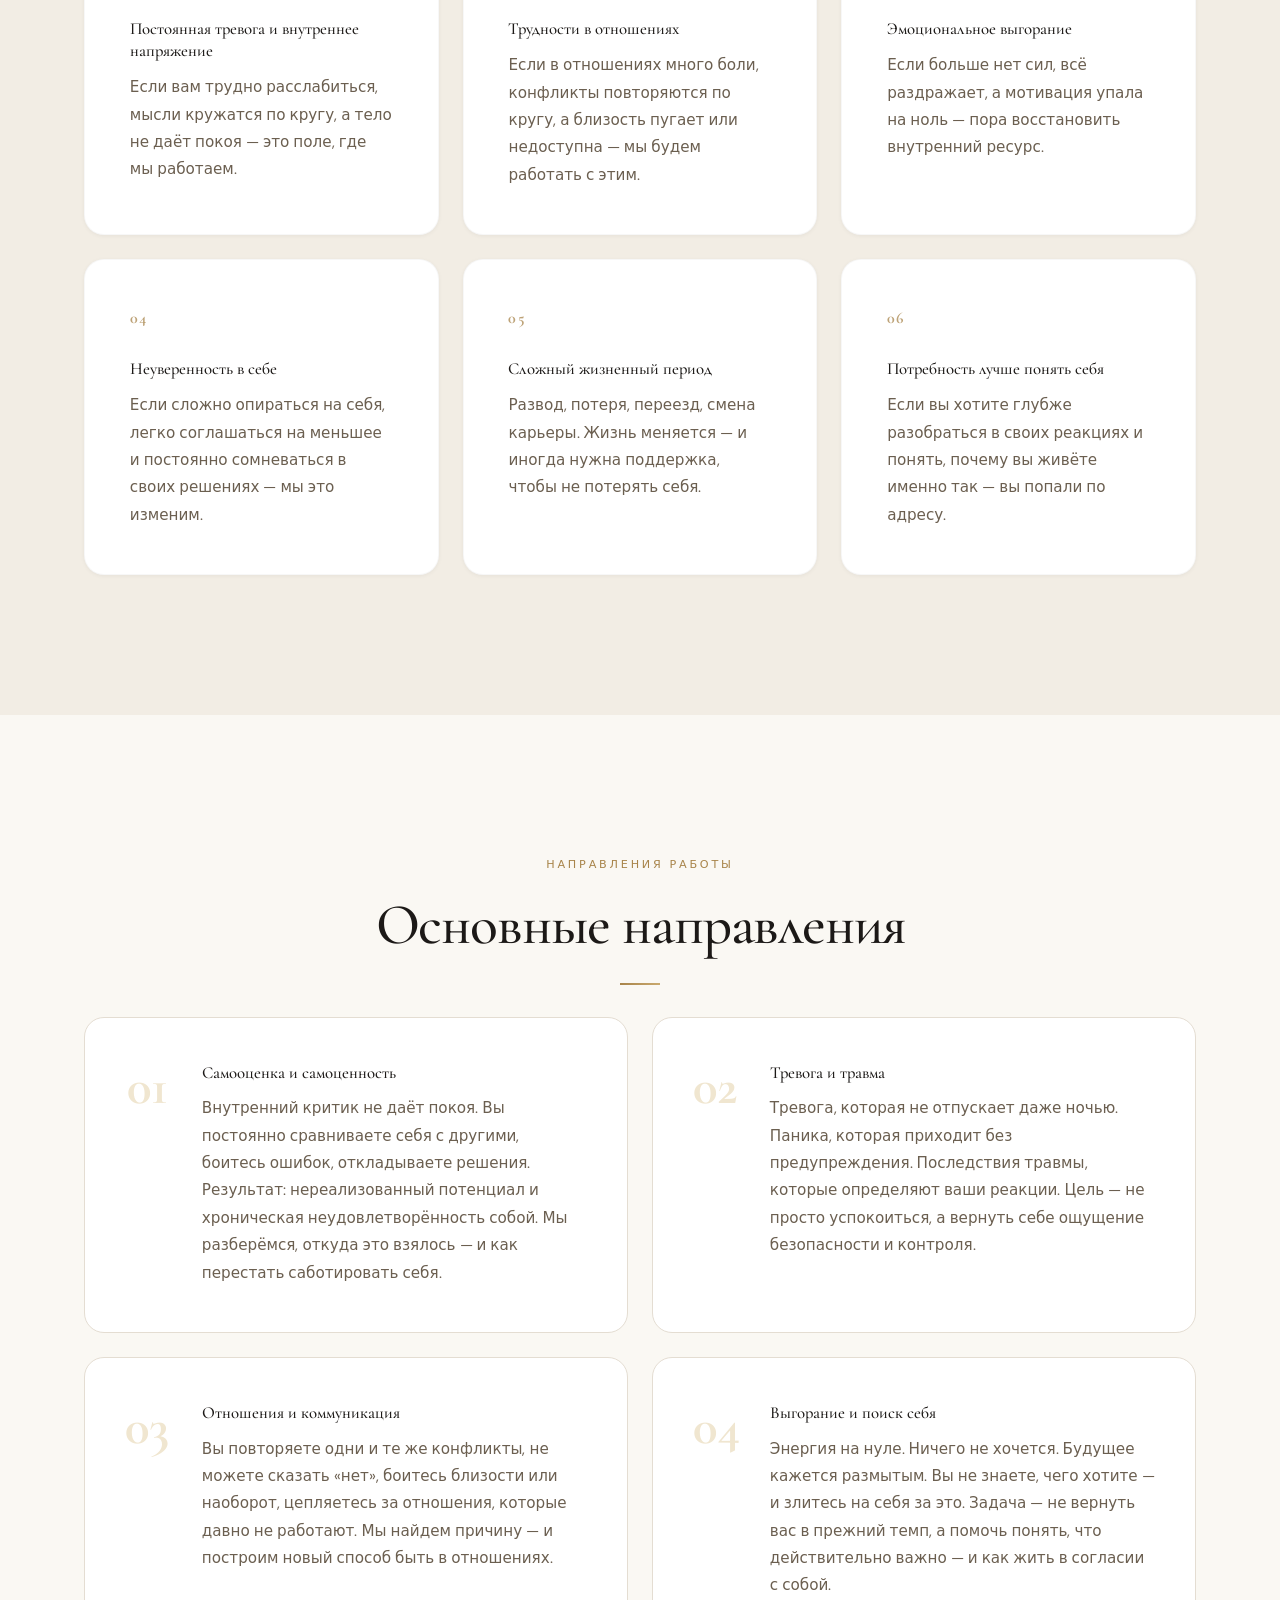
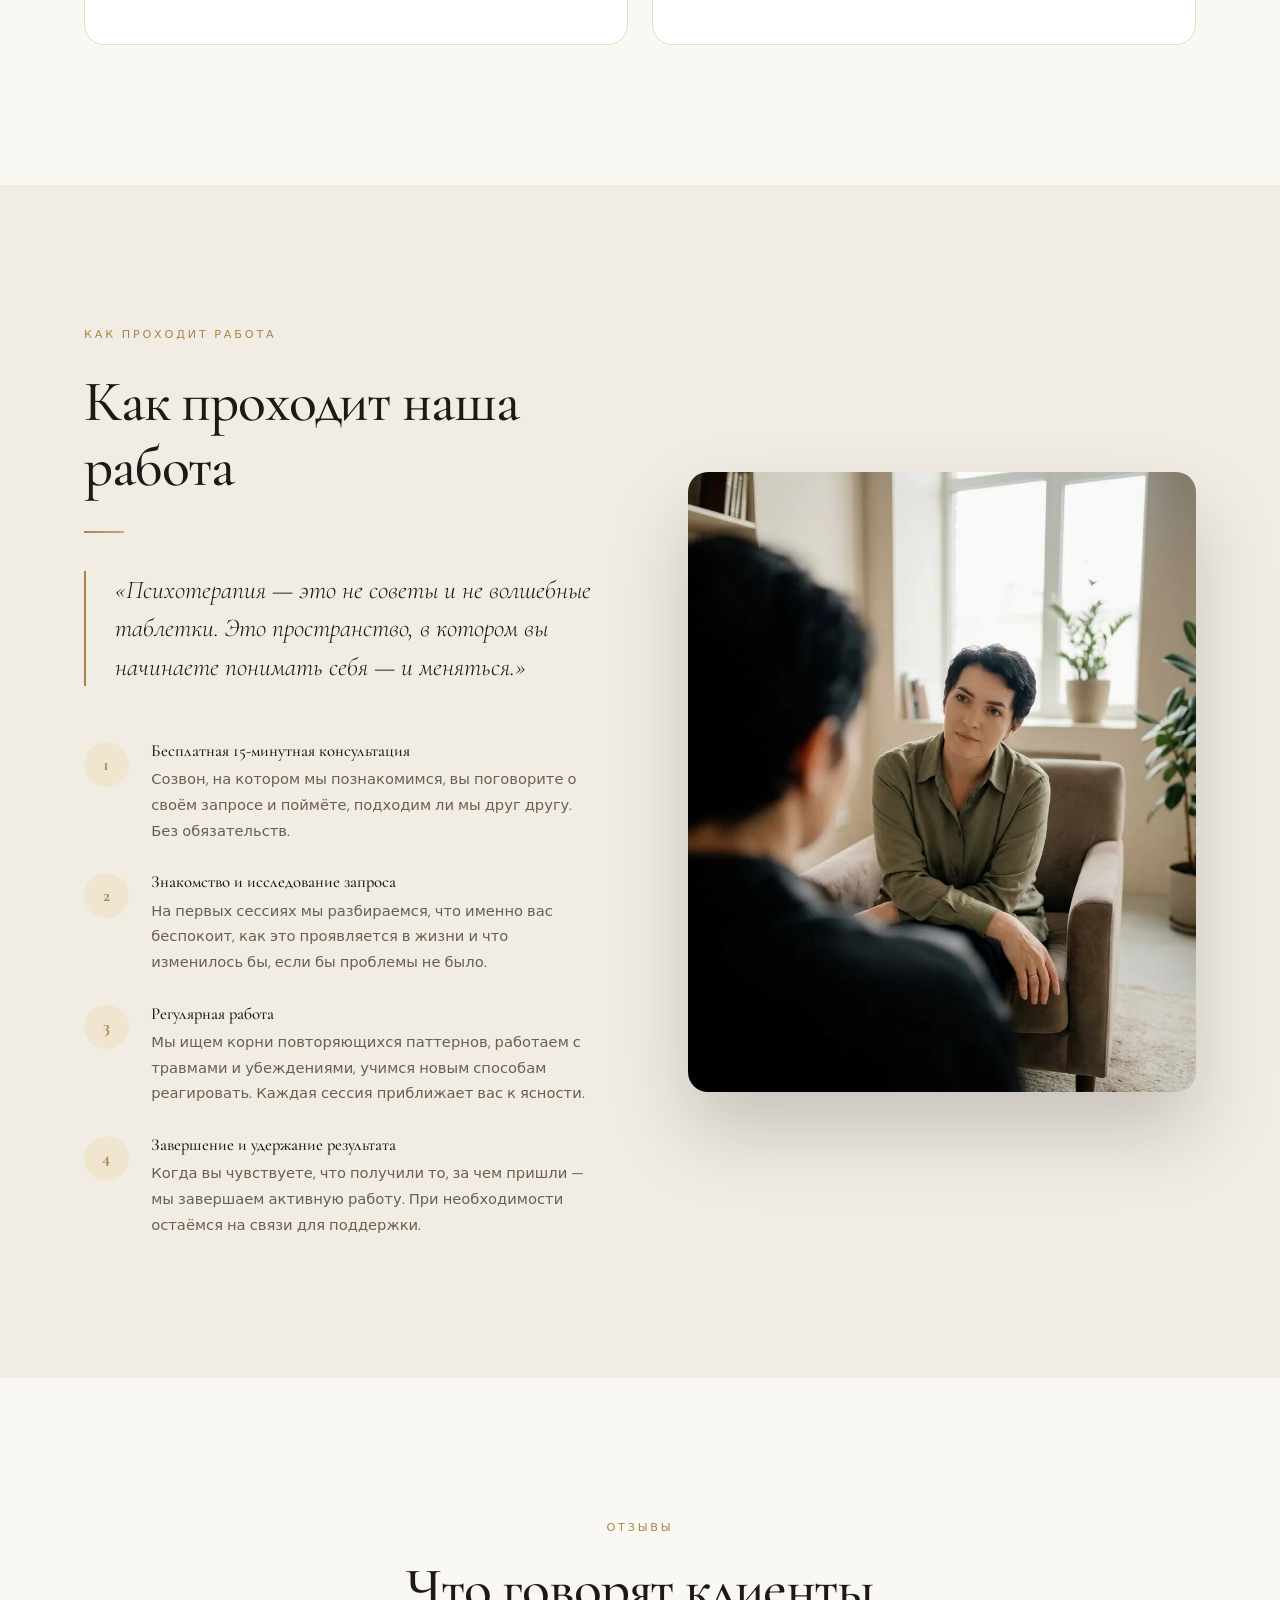
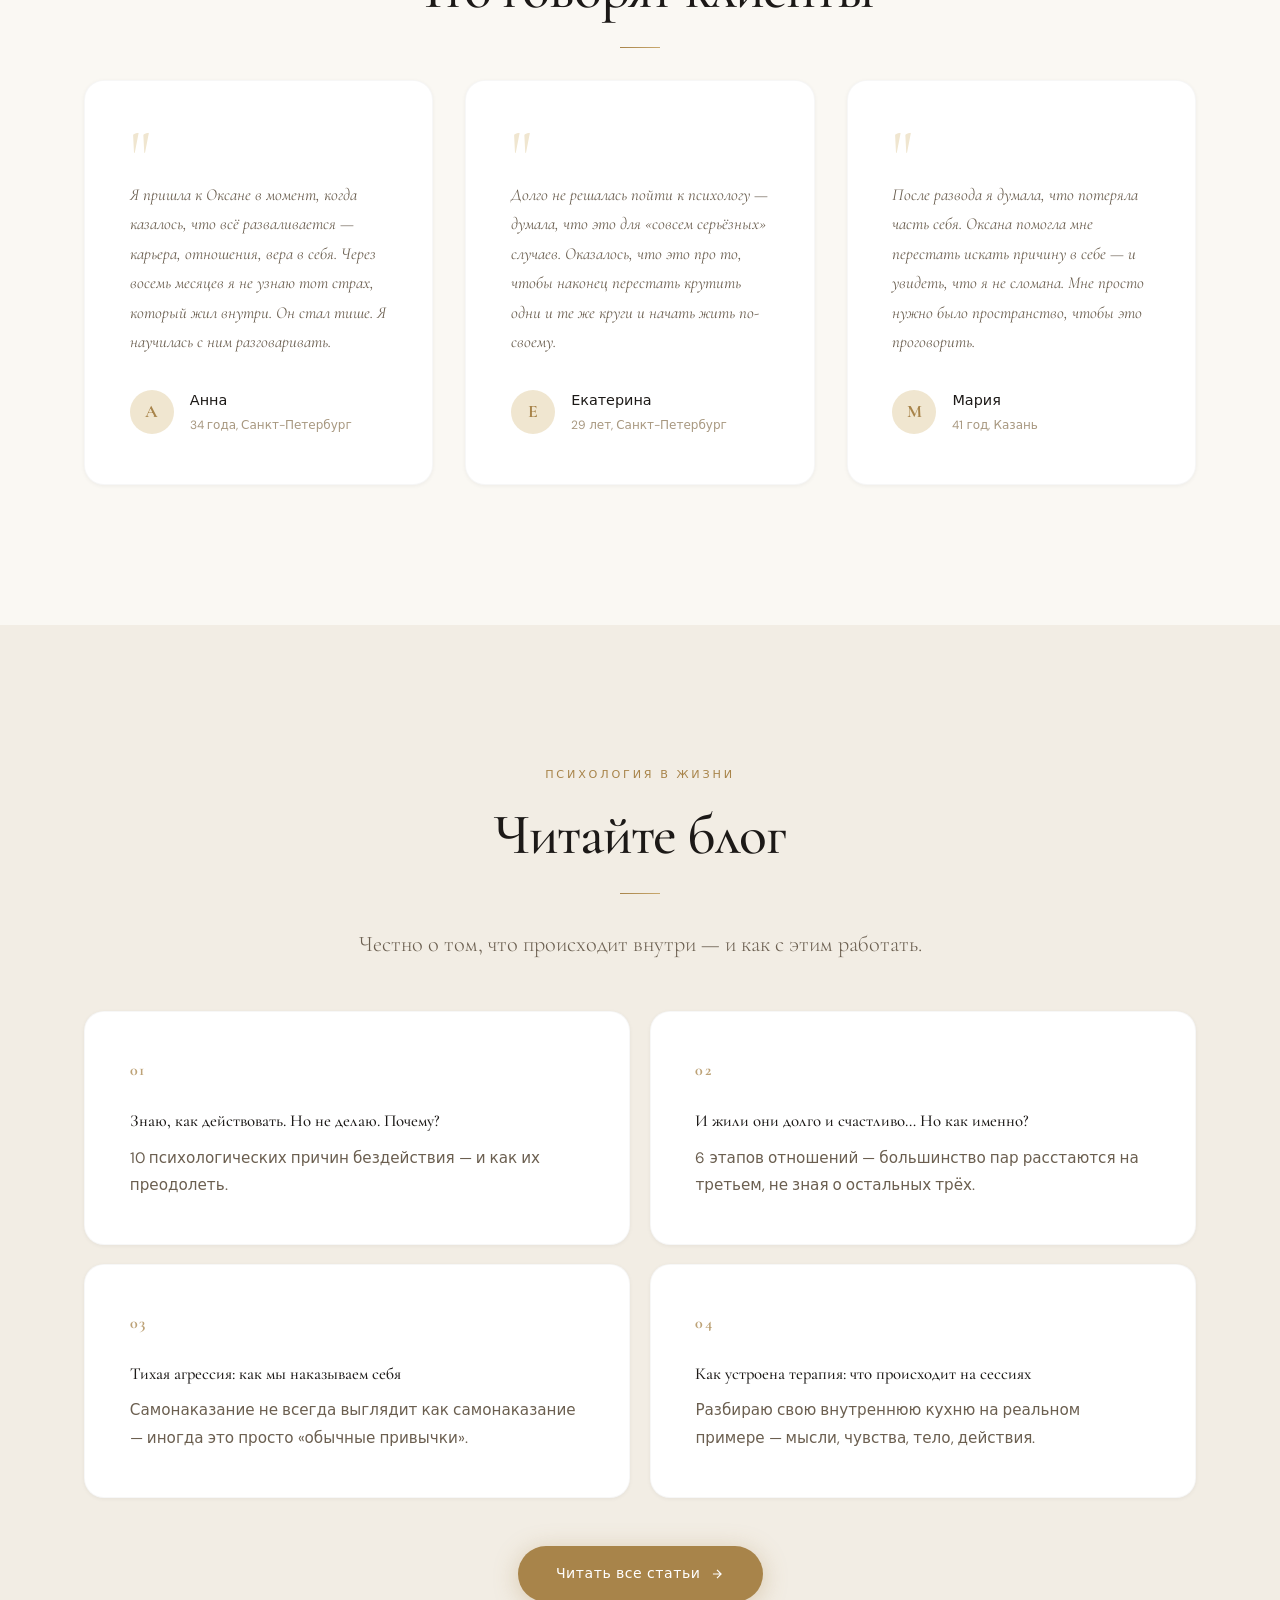
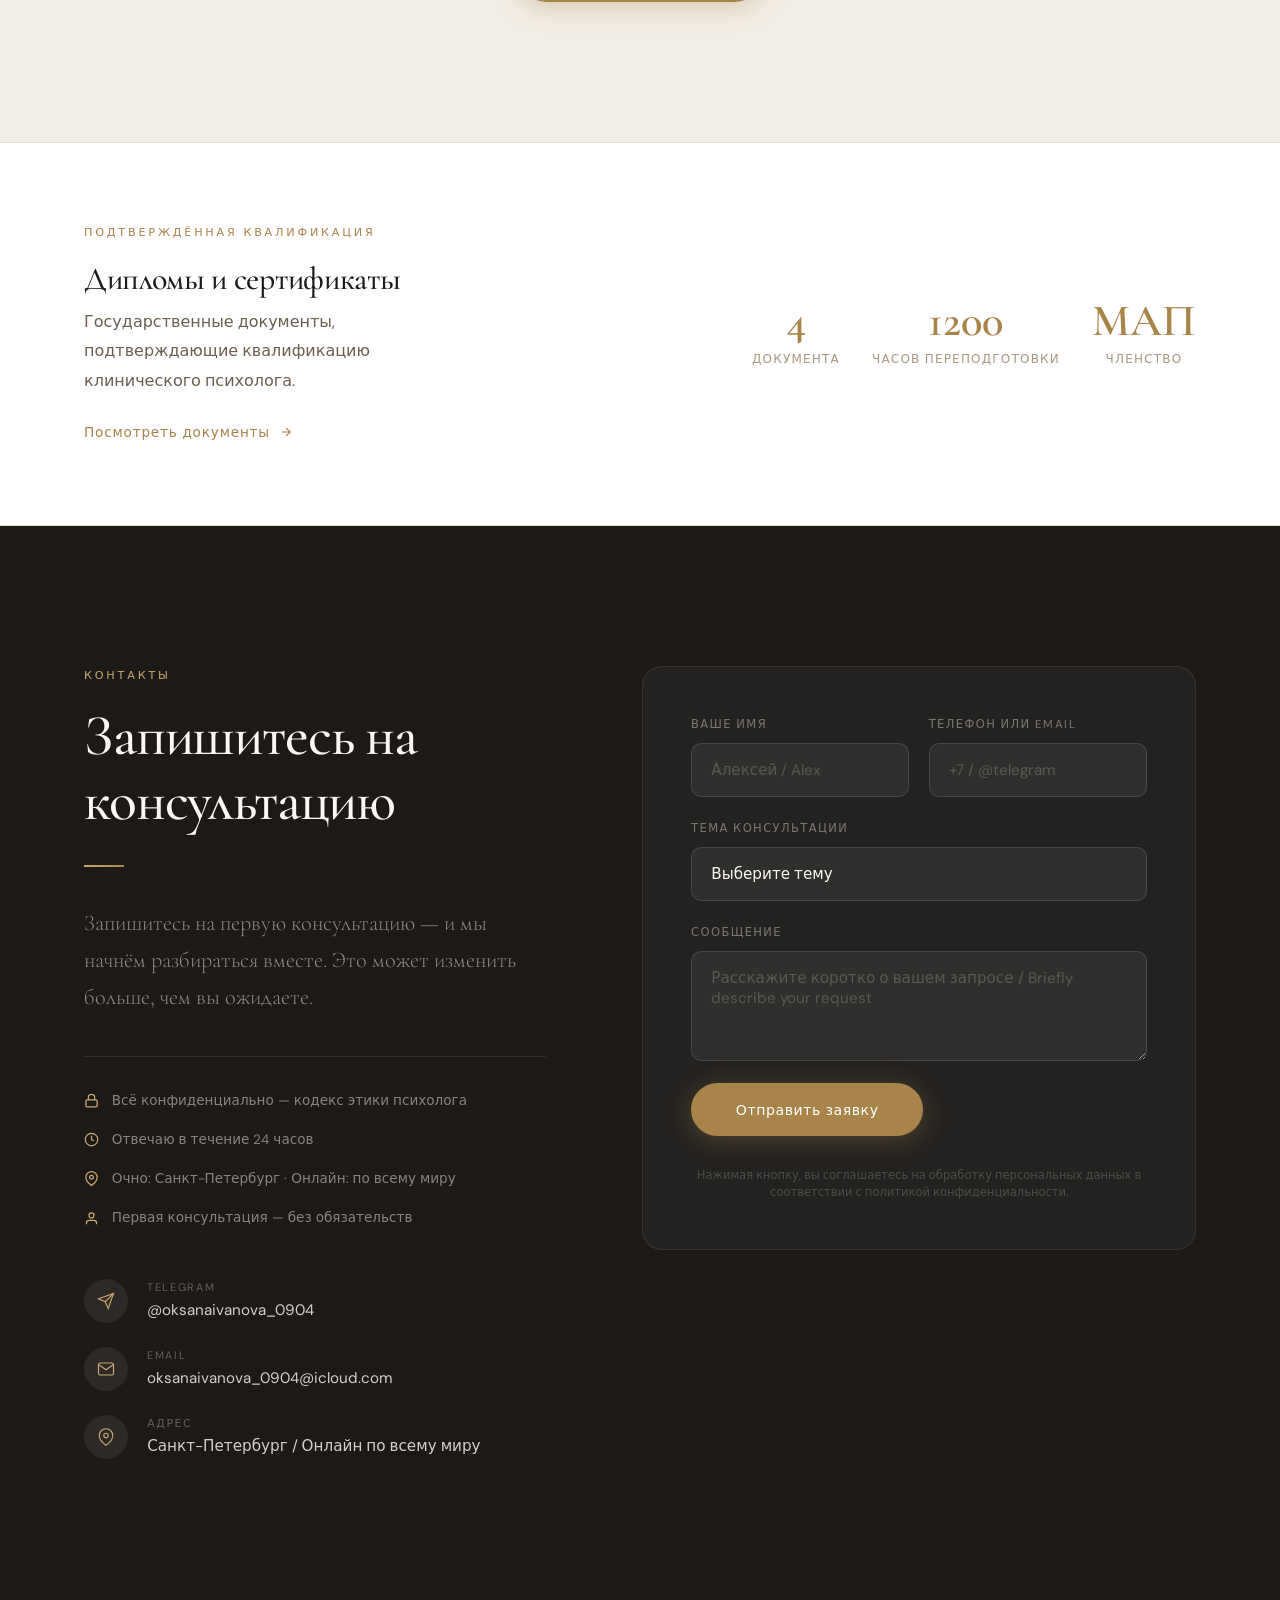
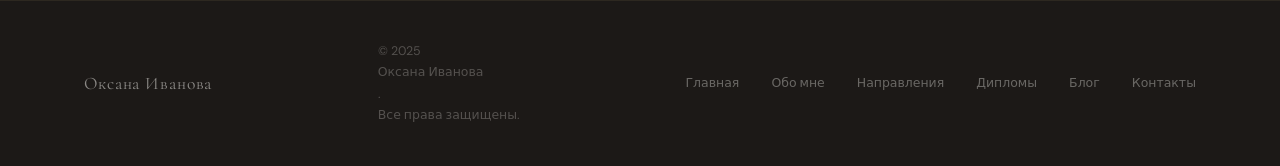
==== commit bc833269: "SEO optimization for Russian audience" ====
--- a/index.html
+++ b/index.html
@@ -3,11 +3,21 @@
 <head>
   <meta charset="UTF-8" />
   <meta name="viewport" content="width=device-width, initial-scale=1.0" />
-  <title>Oksana Borisovna Ivanova — Клинический психолог, семейный психолог</title>
-  <meta name="description" content="Oksana Borisovna Ivanova — клинический психолог, семейный психолог с 17-летним опытом. Помогаю обрести внутреннюю гармонию и счастье." />
-  <meta property="og:image" content="assets/hero.png" />
+  <title>Оксана Иванова — Клинический и семейный психолог СПб | Консультация онлайн</title>
+  <meta name="description" content="Клинический и семейный психолог в Санкт-Петербурге (СПб) и онлайн. Оксана Иванова. Помощь при тревоге, выгорании, кризисах в отношениях. Опыт 17 лет. Запишитесь на консультацию!" />
+  <meta name="keywords" content="психолог спб, клинический психолог санкт-петербург, семейный психолог спб, психолог онлайн, консультация психолога, оксана иванова психолог, помощь психолога при тревоге, психотерапия спб" />
+  
+  <meta property="og:type" content="website" />
+  <meta property="og:title" content="Оксана Иванова — Клинический и семейный психолог СПб | Консультация онлайн" />
+  <meta property="og:description" content="Клинический и семейный психолог в Санкт-Петербурге (СПб) и онлайн. Помощь при тревоге, выгорании, кризисах в отношениях. Опыт 17 лет." />
+  <meta property="og:url" content="https://oxanaivanova.ru/" />
+  <meta property="og:site_name" content="Оксана Иванова — Психолог" />
+  <meta property="og:locale" content="ru_RU" />
+  <meta property="og:image" content="https://oxanaivanova.ru/assets/hero.webp" />
   <meta name="twitter:card" content="summary_large_image" />
-  <meta name="twitter:image" content="assets/hero.png" />
+  <meta name="twitter:title" content="Оксана Иванова — Клинический и семейный психолог СПб" />
+  <meta name="twitter:description" content="Клинический и семейный психолог в Санкт-Петербурге (СПб) и онлайн. Опыт 17 лет." />
+  <meta name="twitter:image" content="https://oxanaivanova.ru/assets/hero.webp" />
 
   <!-- Favicon -->
   <link rel="icon" type="image/svg+xml" href="data:image/svg+xml,<svg xmlns='http://www.w3.org/2000/svg' viewBox='0 0 100 100'><text y='.9em' font-size='90'>✦</text></svg>" />
@@ -17,6 +27,28 @@
   <link rel="preconnect" href="https://fonts.gstatic.com" crossorigin />
   <link href="https://fonts.googleapis.com/css2?family=Cormorant+Garamond:ital,wght@0,300;0,400;0,500;0,600;0,700;1,300;1,400;1,500&family=DM+Sans:ital,wght@0,300;0,400;0,500;1,300&display=swap" rel="stylesheet" />
   <link rel="stylesheet" href="styles.css" />
+
+  <!-- Structured Data / JSON-LD -->
+  <script type="application/ld+json">
+  {
+    "@context": "https://schema.org",
+    "@type": "MedicalBusiness",
+    "name": "Оксана Иванова — Клинический психолог",
+    "image": "https://oxanaivanova.ru/assets/hero.webp",
+    "url": "https://oxanaivanova.ru/",
+    "telephone": "Telegram: @oksanaivanova_0904",
+    "address": {
+      "@type": "PostalAddress",
+      "addressLocality": "Санкт-Петербург",
+      "addressCountry": "RU"
+    },
+    "medicalSpecialty": "Psychiatric",
+    "description": "Клинический психолог, семейный психолог с 17-летним опытом.",
+    "sameAs": [
+      "https://t.me/oksanaivanova_0904"
+    ]
+  }
+  </script>
 </head>
 <body>
 
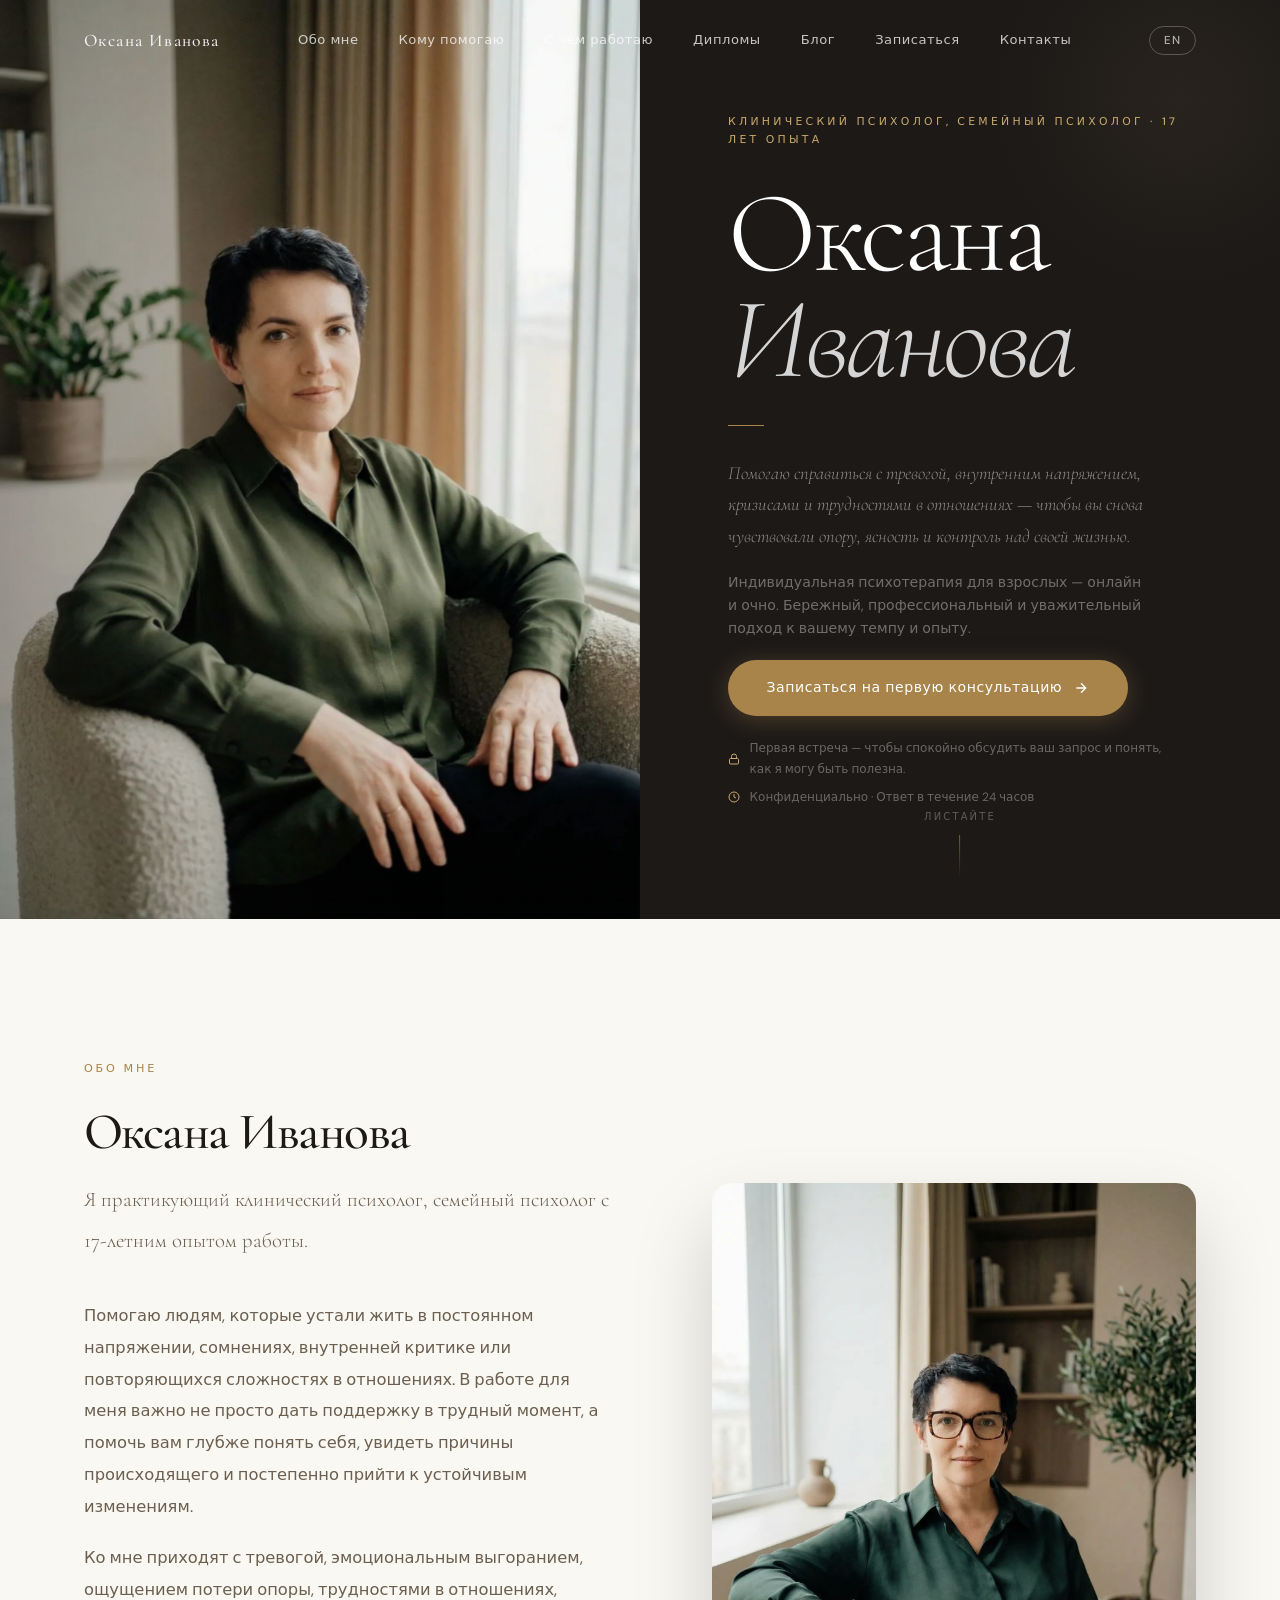
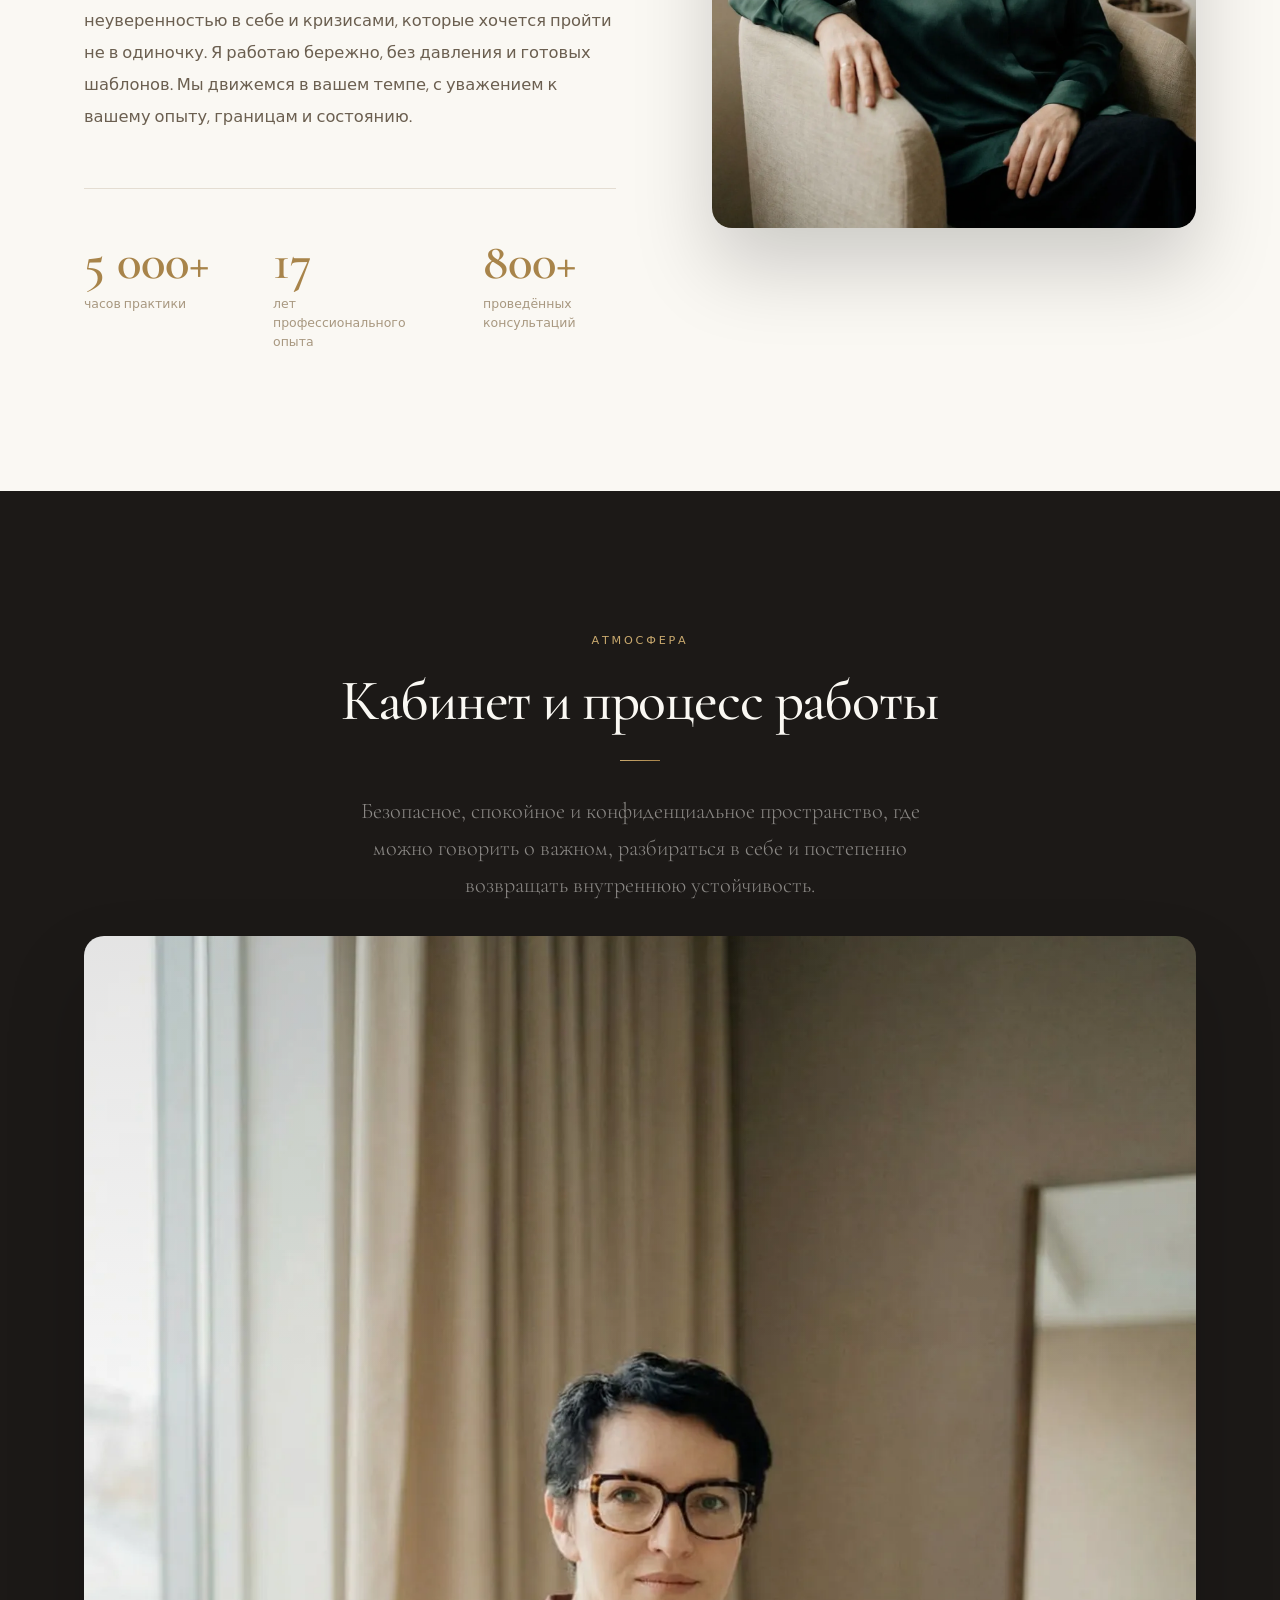
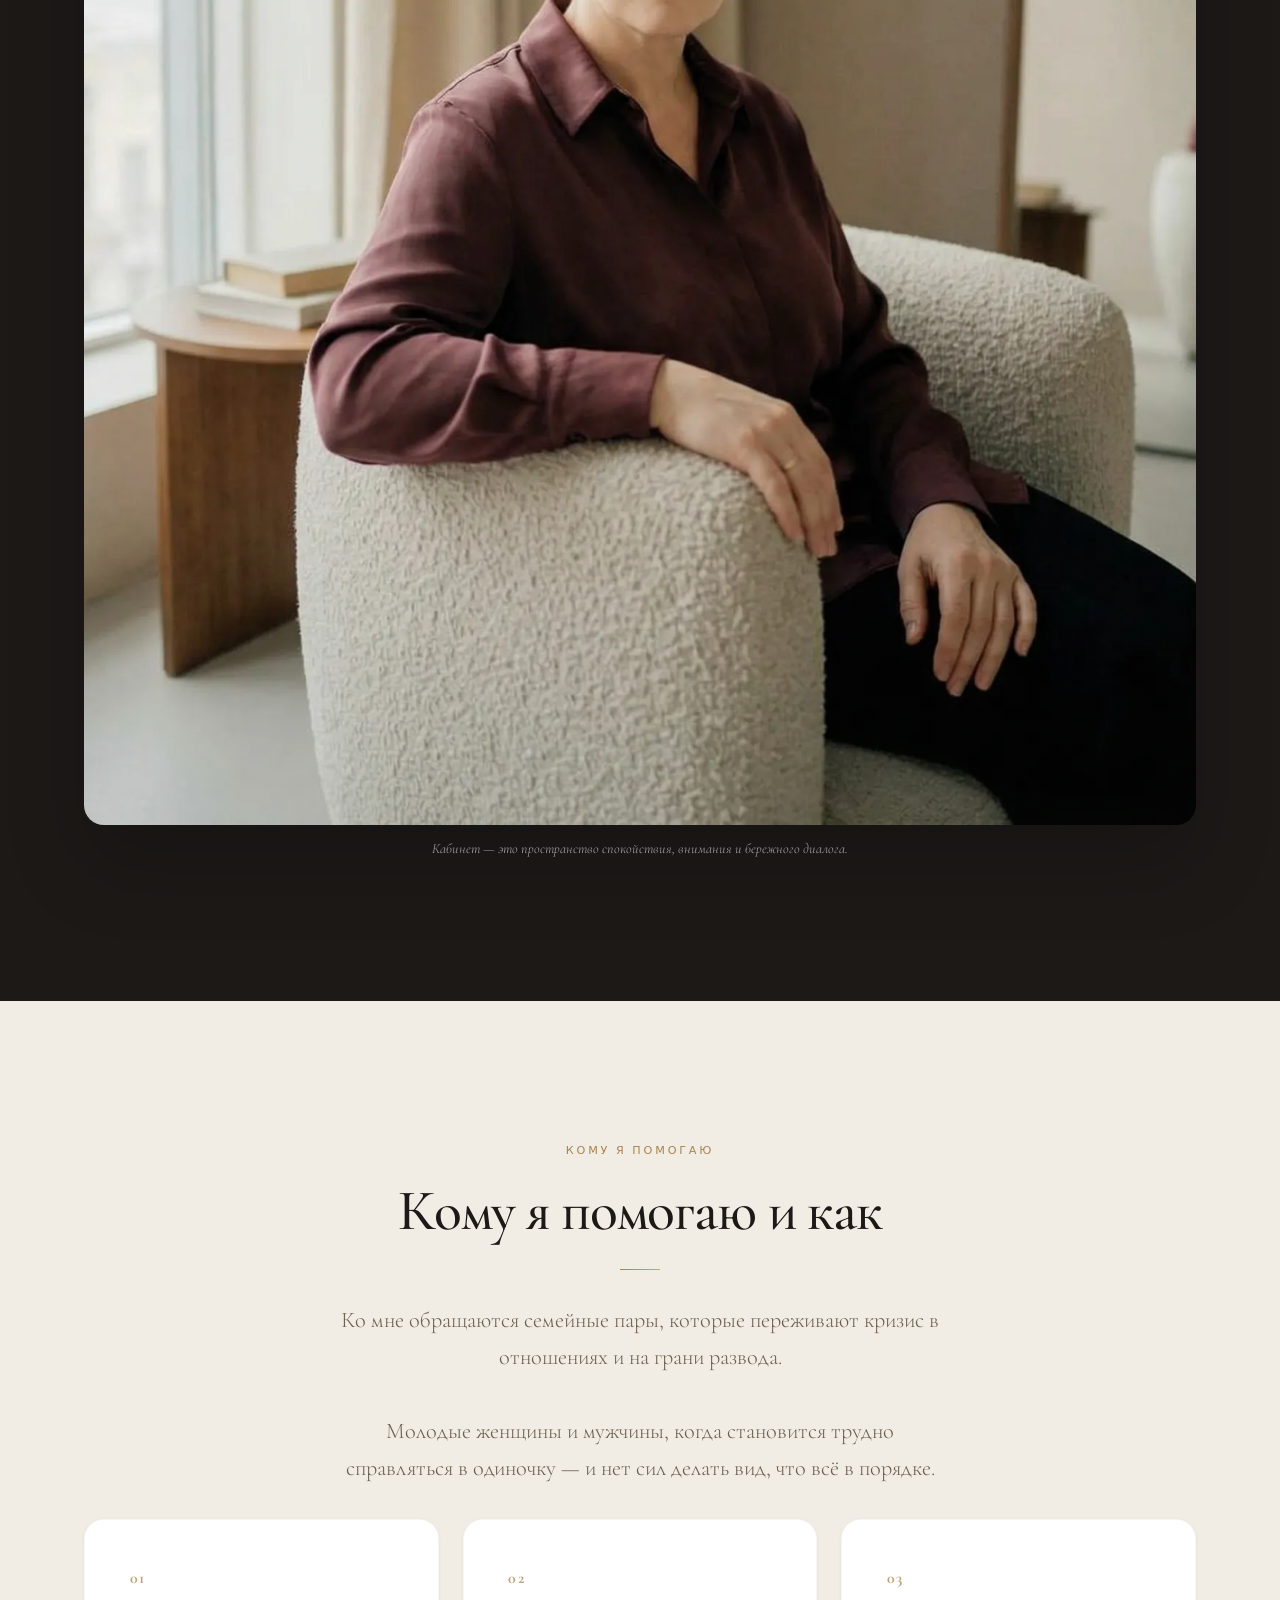
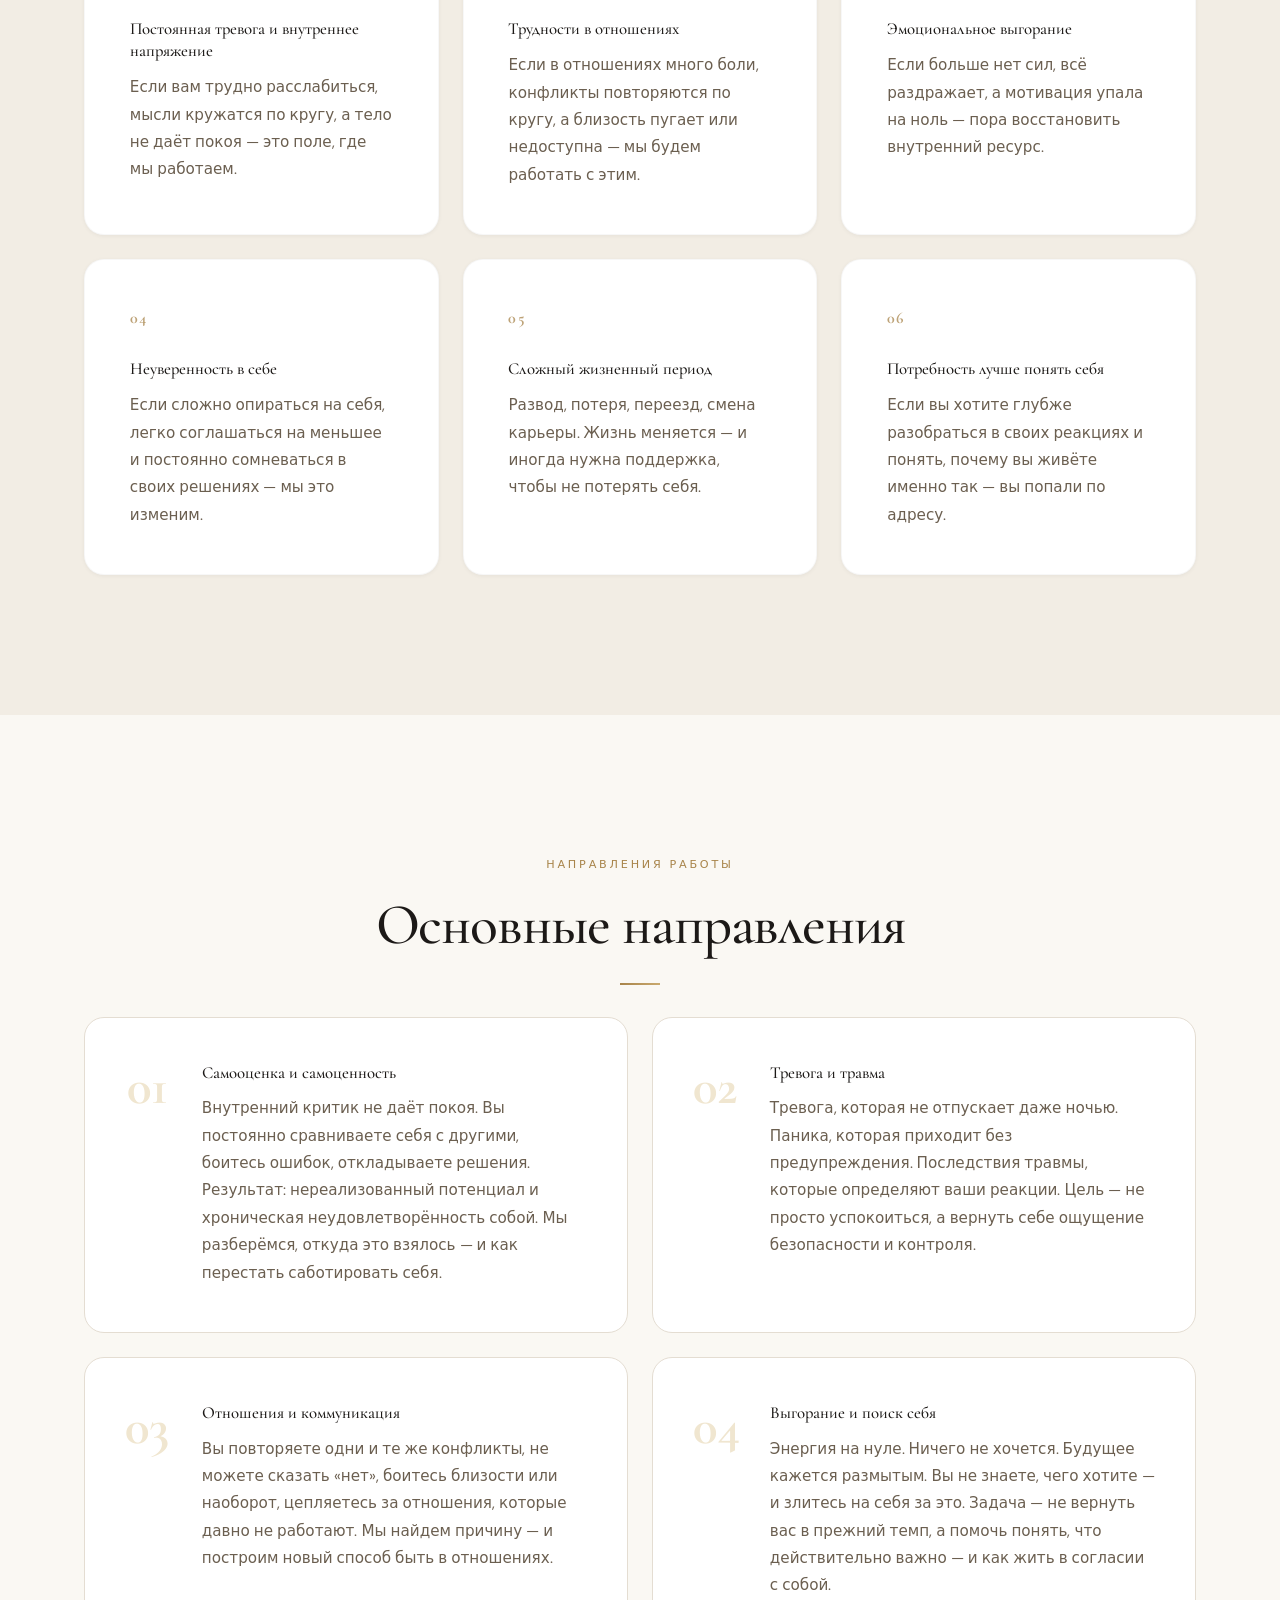
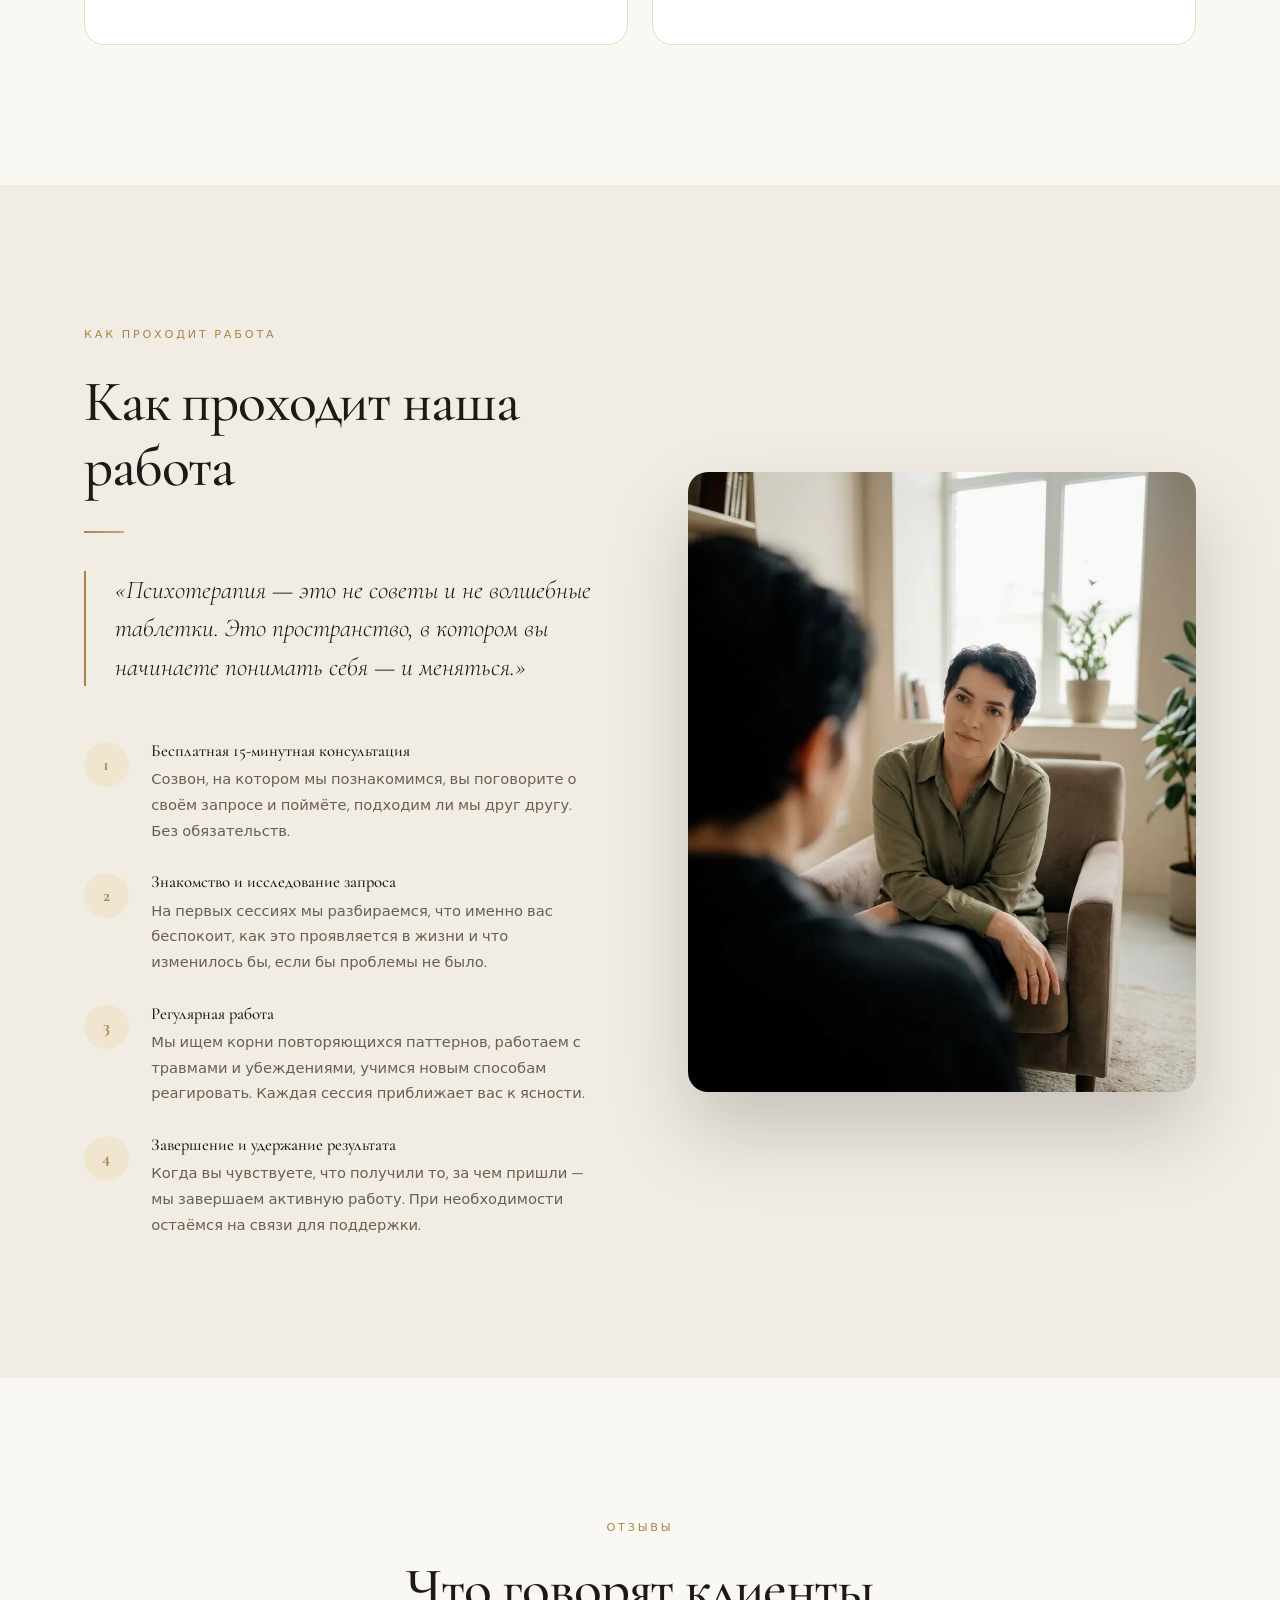
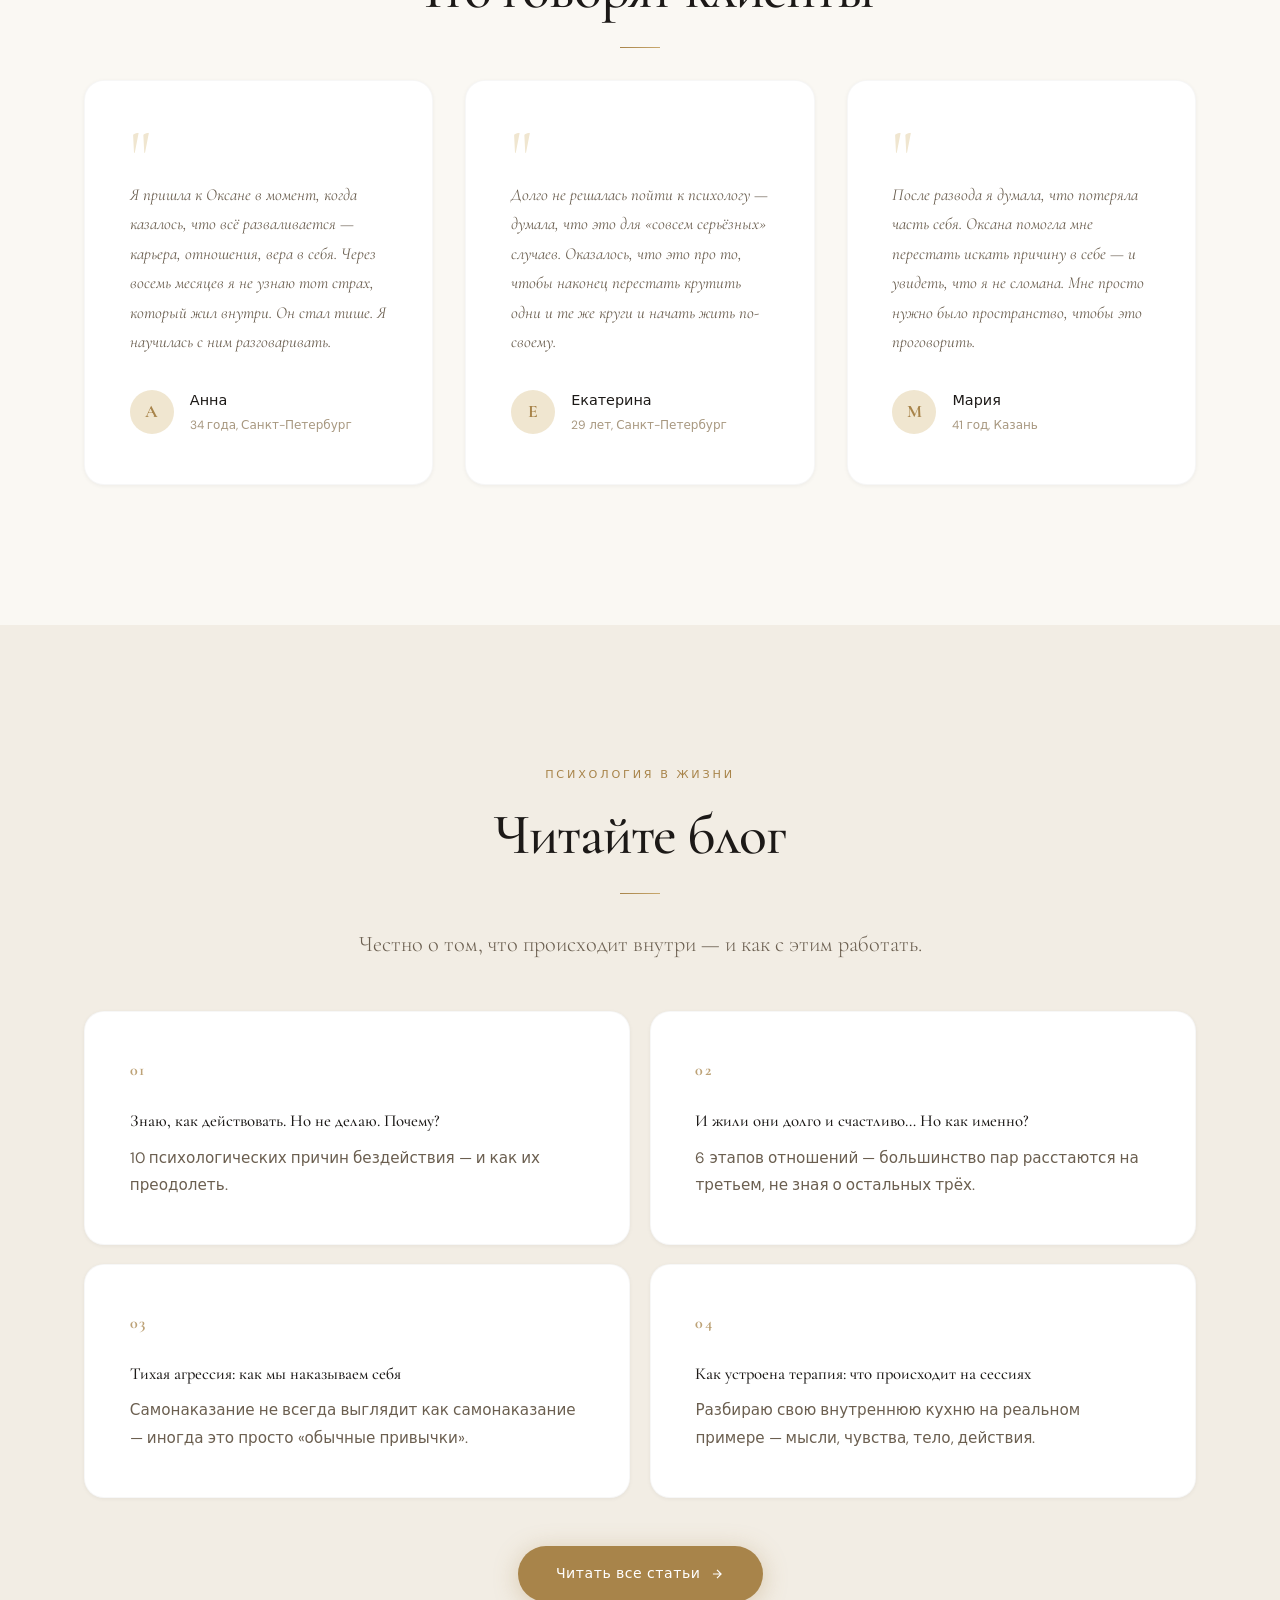
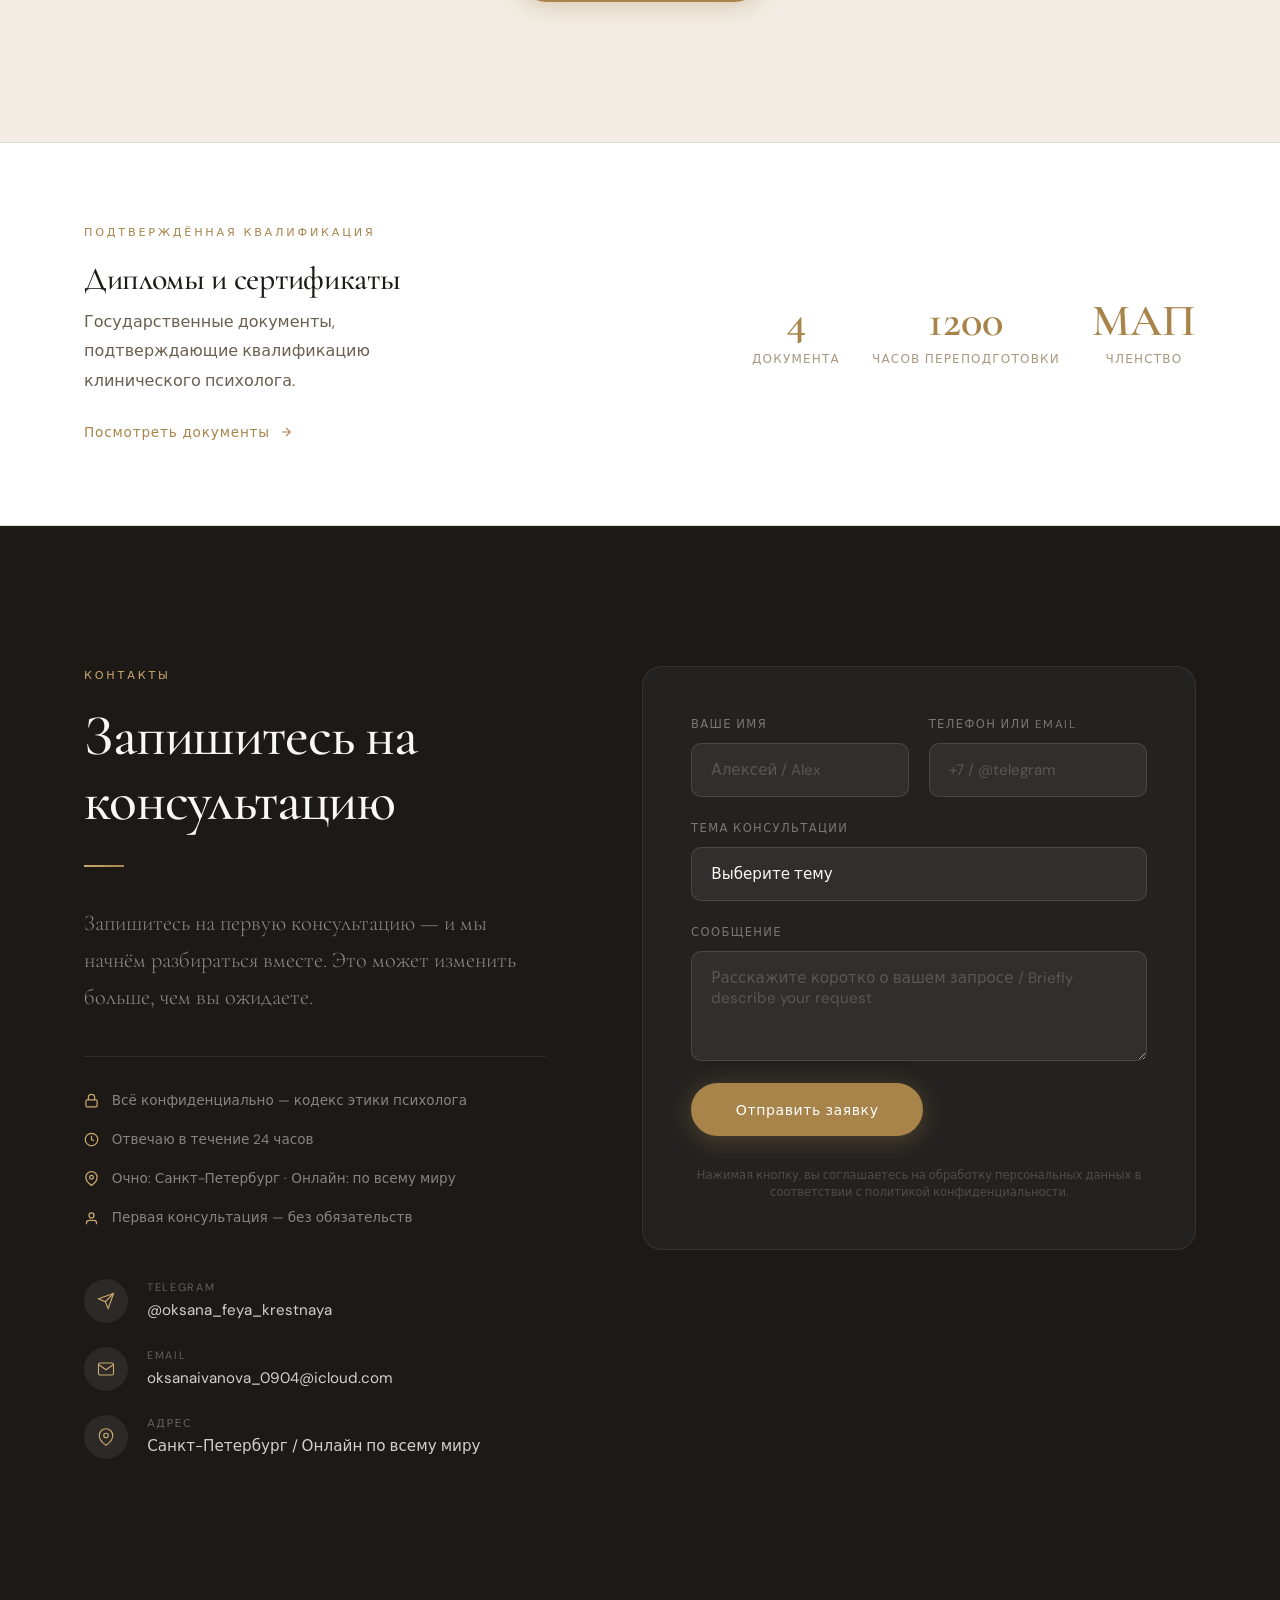
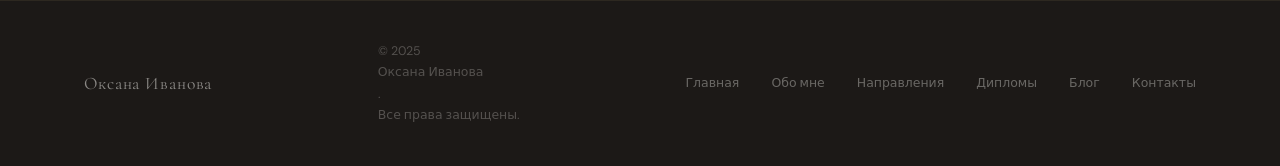
==== commit b70d8d90: "Update Telegram ID and make contact items clickable" ====
--- a/index.html
+++ b/index.html
@@ -36,7 +36,7 @@
     "name": "Оксана Иванова — Клинический психолог",
     "image": "https://oxanaivanova.ru/assets/hero.webp",
     "url": "https://oxanaivanova.ru/",
-    "telephone": "Telegram: @oksanaivanova_0904",
+    "telephone": "Telegram: @oksana_feya_krestnaya",
     "address": {
       "@type": "PostalAddress",
       "addressLocality": "Санкт-Петербург",
@@ -45,7 +45,7 @@
     "medicalSpecialty": "Psychiatric",
     "description": "Клинический психолог, семейный психолог с 17-летним опытом.",
     "sameAs": [
-      "https://t.me/oksanaivanova_0904"
+      "https://t.me/oksana_feya_krestnaya"
     ]
   }
   </script>
@@ -682,7 +682,7 @@
               </div>
               <div>
                 <span class="contact-item-label">Telegram</span>
-                <span class="contact-item-value">@oksanaivanova_0904</span>
+                <a href="https://t.me/oksana_feya_krestnaya" target="_blank" class="contact-item-value">@oksana_feya_krestnaya</a>
               </div>
             </div>
             <div class="contact-item">
@@ -691,7 +691,7 @@
               </div>
               <div>
                 <span class="contact-item-label">Email</span>
-                <span class="contact-item-value">oksanaivanova_0904@icloud.com</span>
+                <a href="mailto:oksanaivanova_0904@icloud.com" class="contact-item-value">oksanaivanova_0904@icloud.com</a>
               </div>
             </div>
             <div class="contact-item">
--- a/styles.css
+++ b/styles.css
@@ -1007,6 +1007,8 @@
     .contact-icon svg { width: 18px; height: 18px; stroke: var(--gold-light); fill: none; stroke-width: 1.5; }
     .contact-item-label { font-size: 0.68rem; text-transform: uppercase; letter-spacing: 0.15em; color: rgba(250,248,243,0.32); display: block; }
     .contact-item-value { color: rgba(250,248,243,0.82); font-size: 0.95rem; margin-top: 0.1rem; display: block; }
+    a.contact-item-value { text-decoration: none; transition: color 0.3s; }
+    a.contact-item-value:hover { color: #c8a96e; }
 
     /* Right column — elegant form card */
     .contact-form {
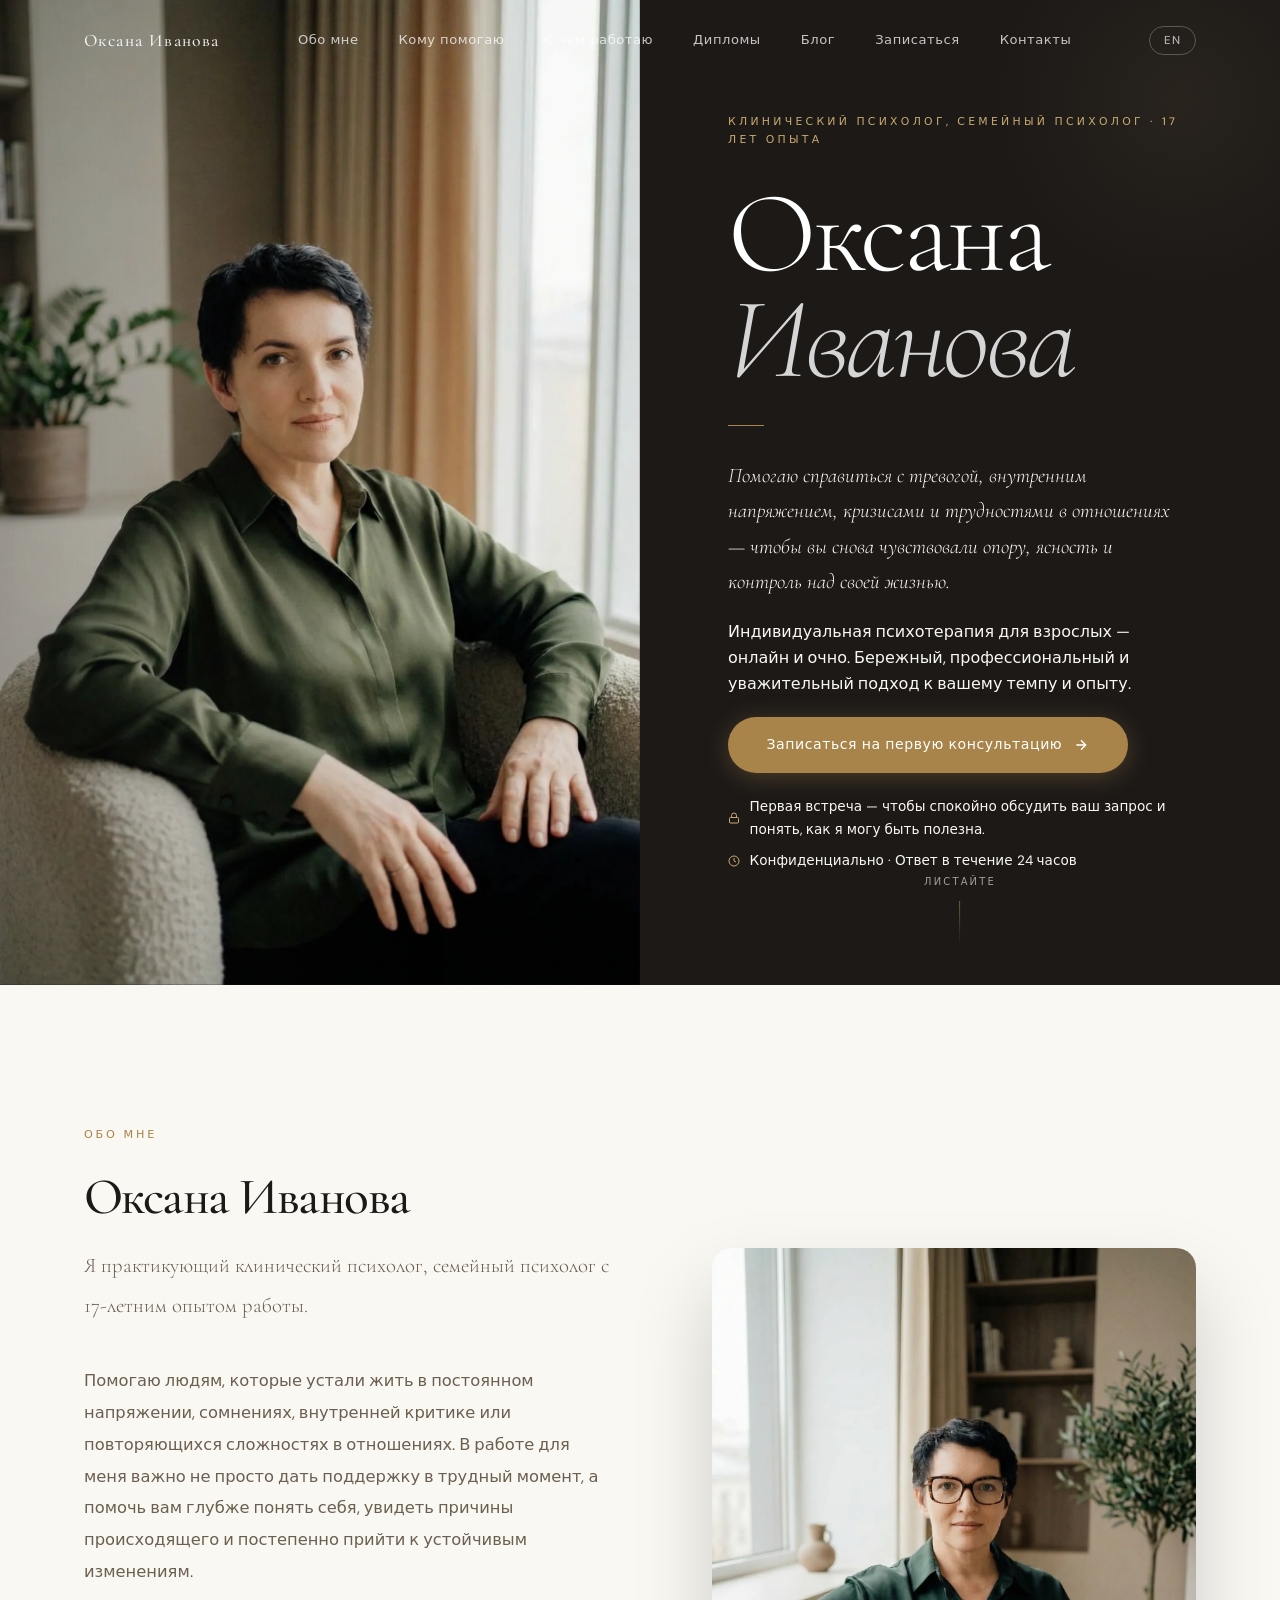
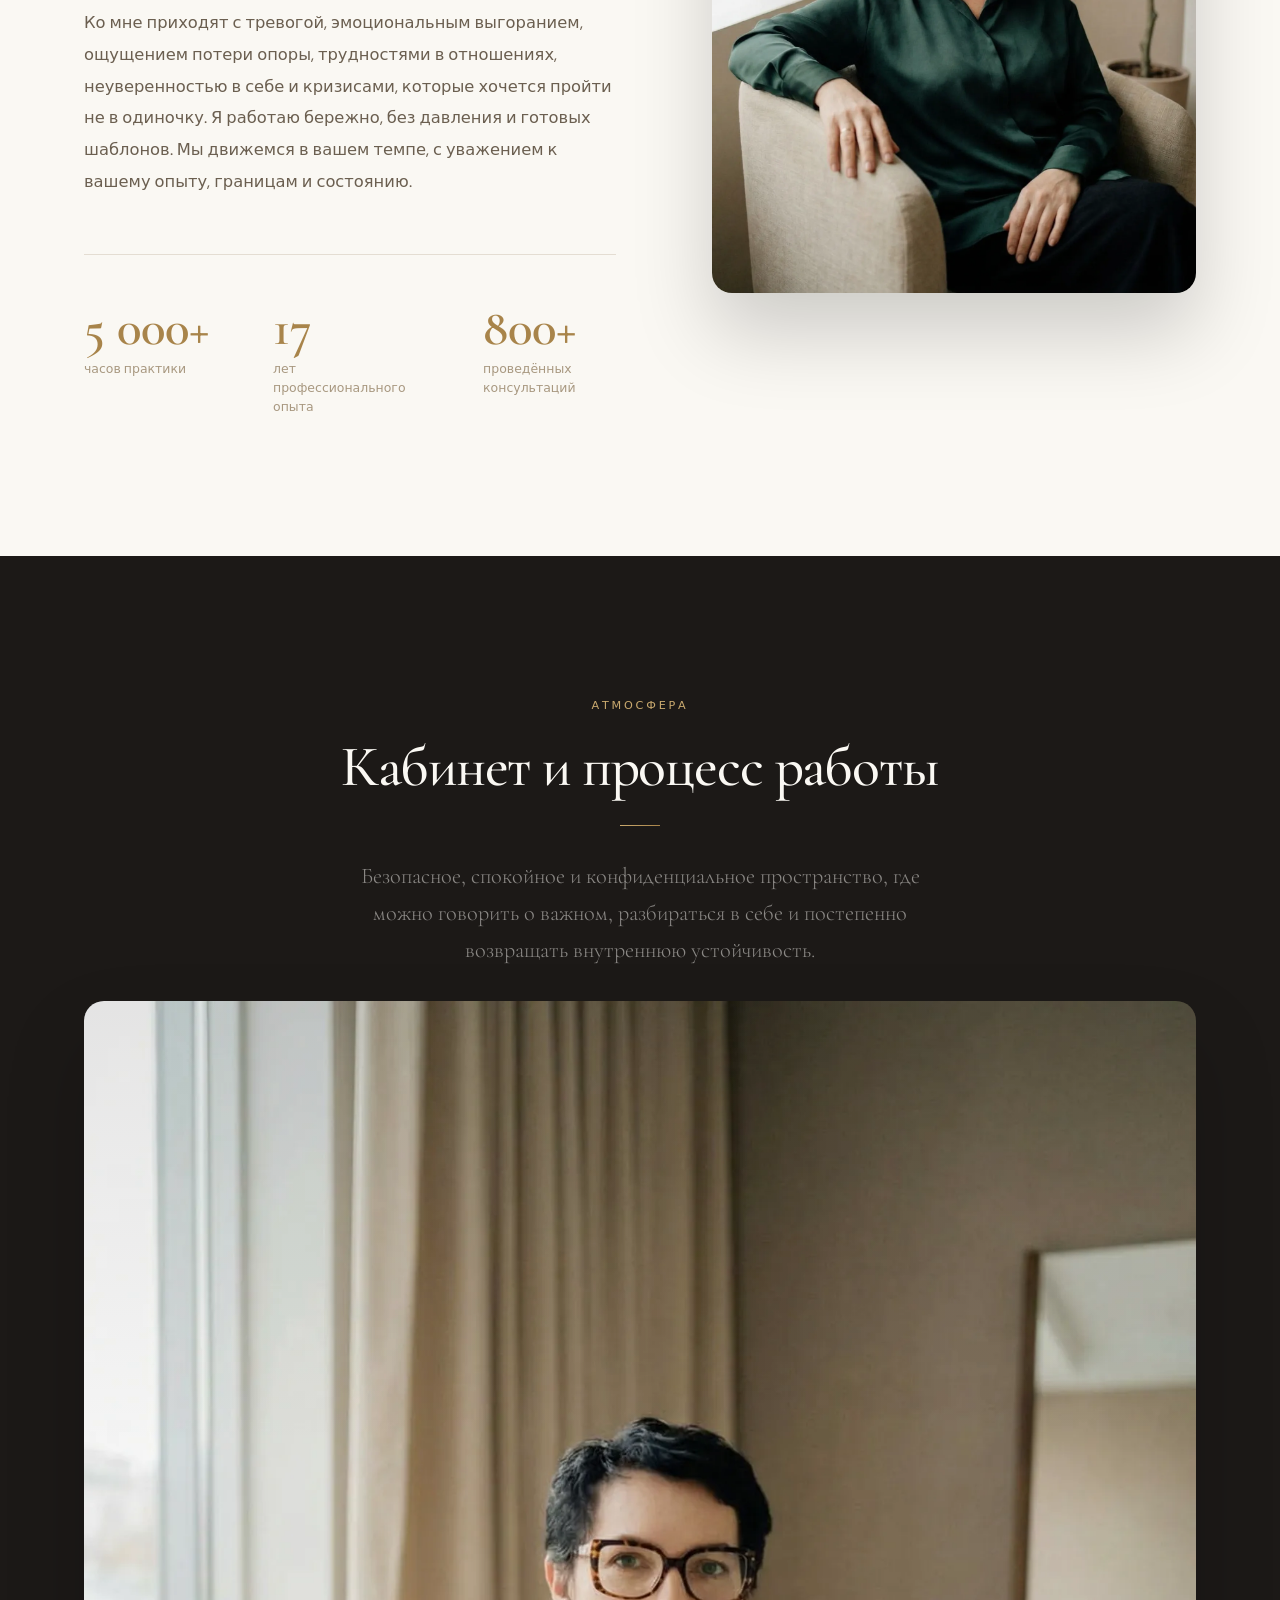
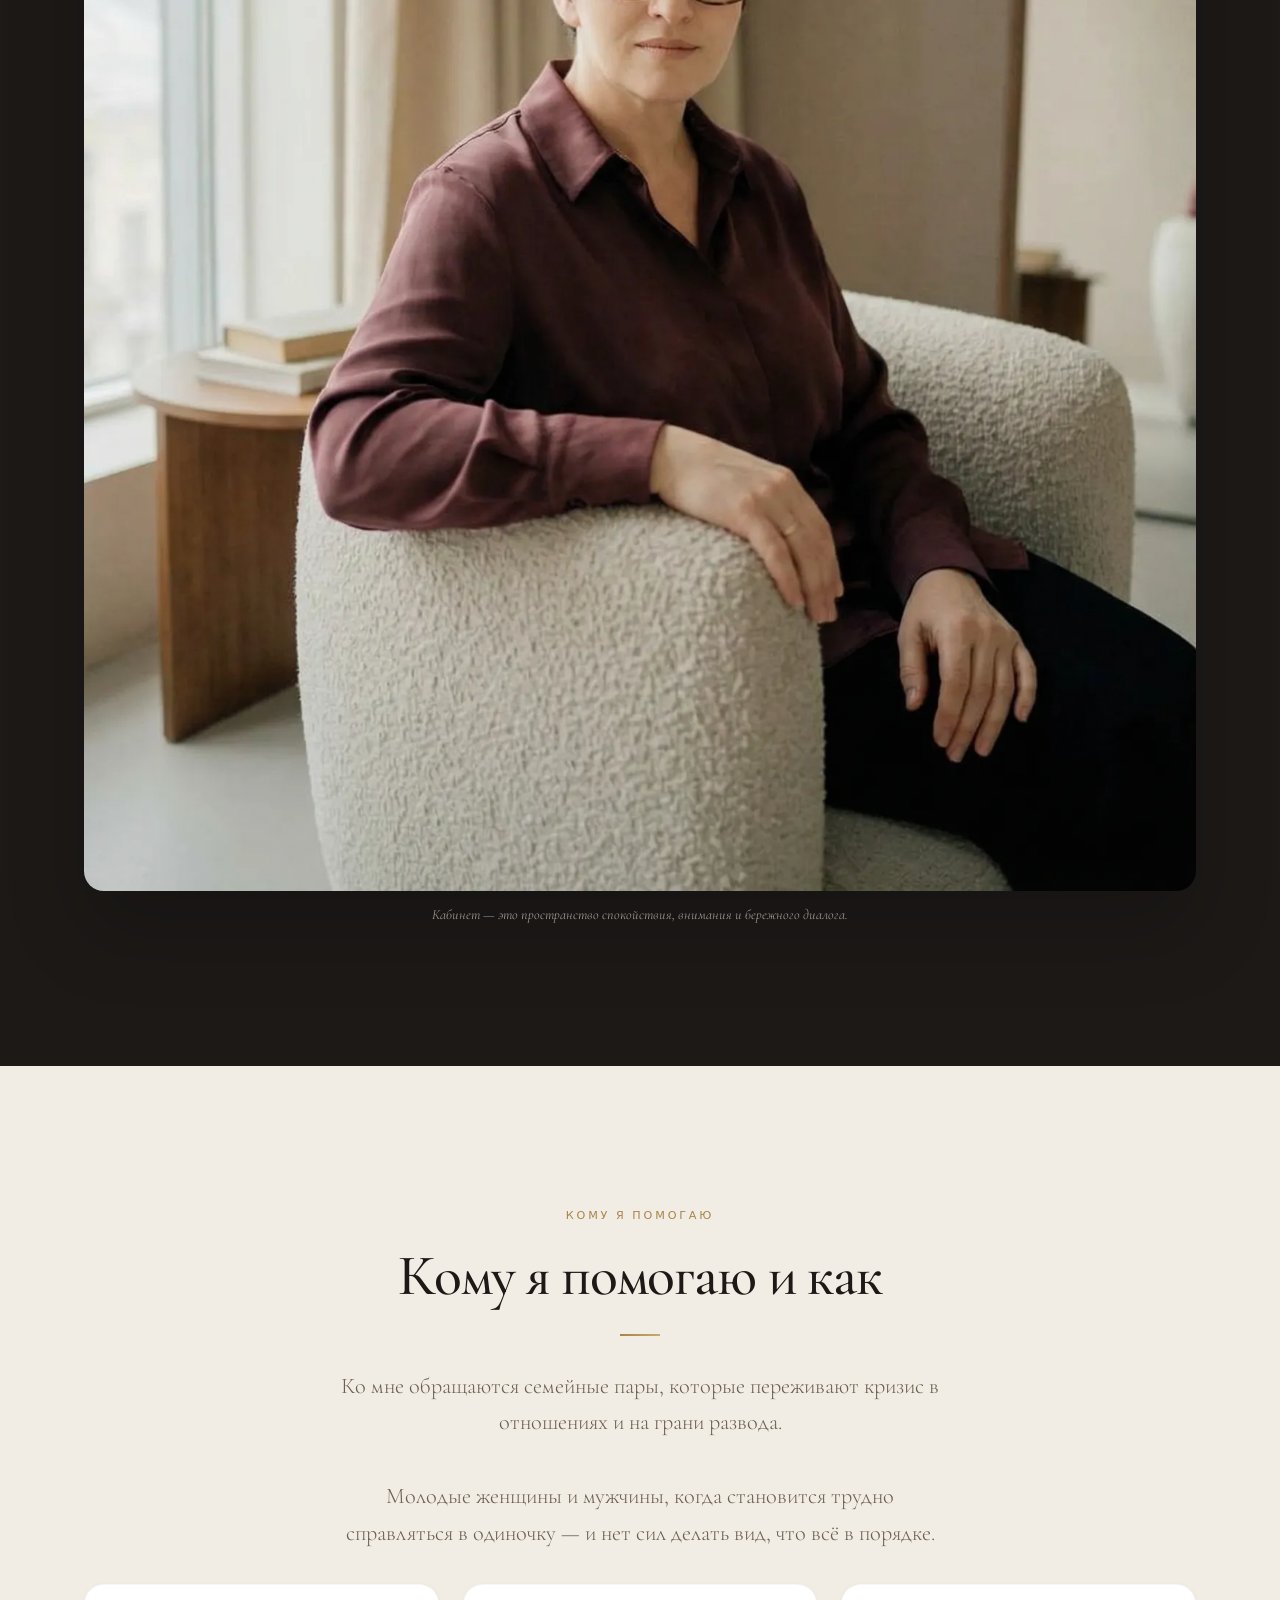
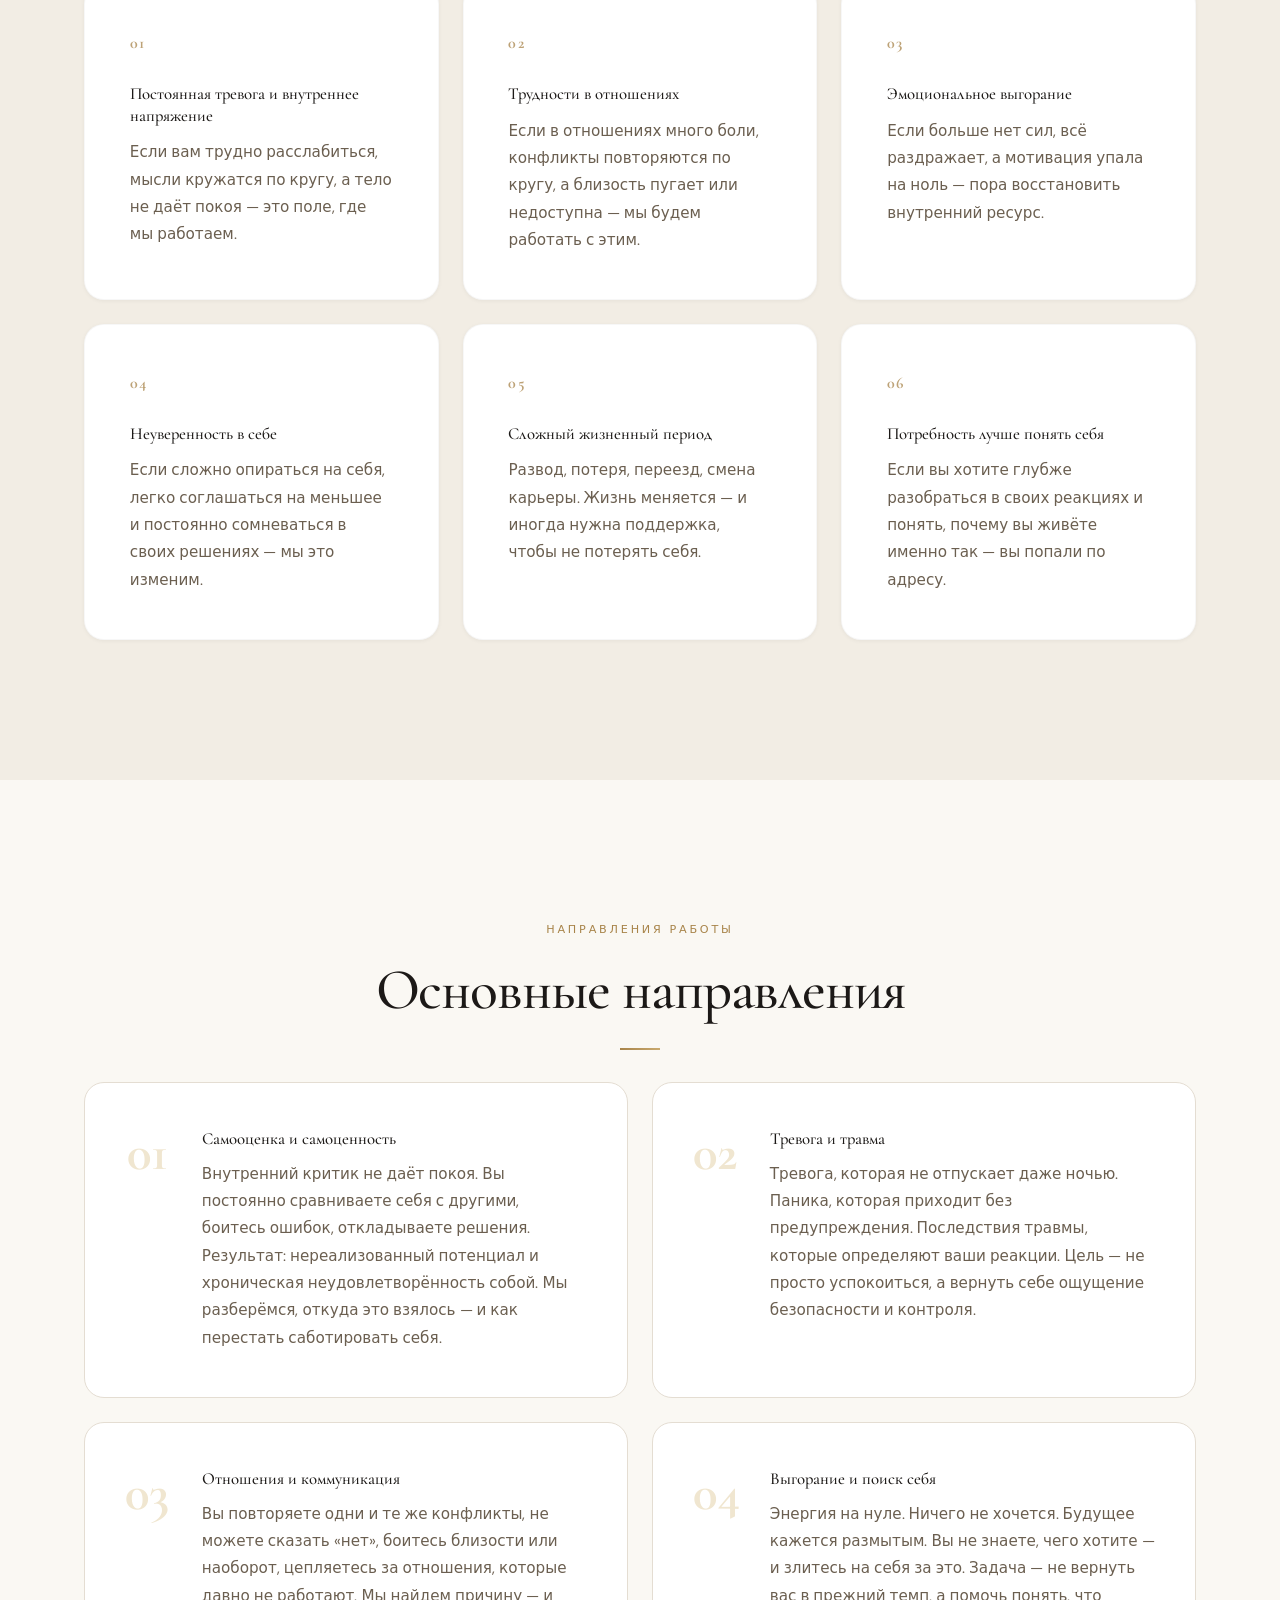
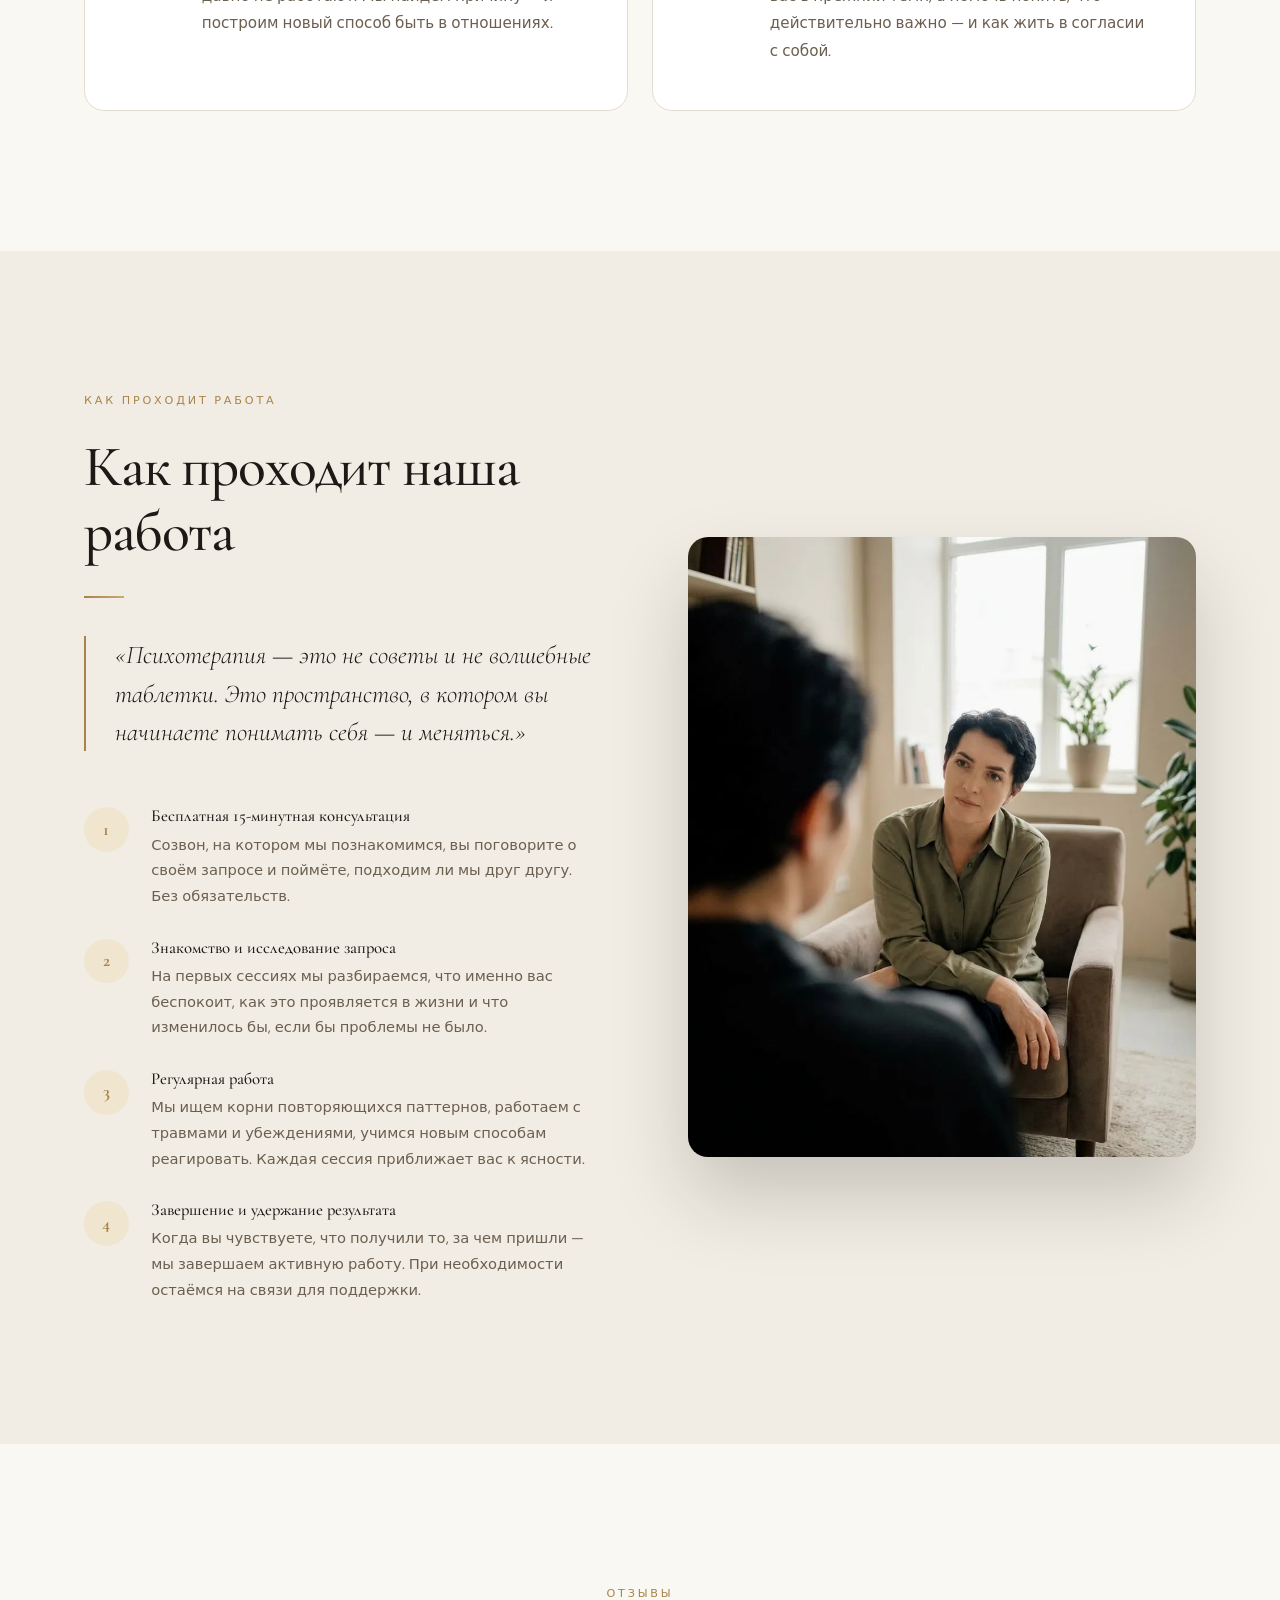
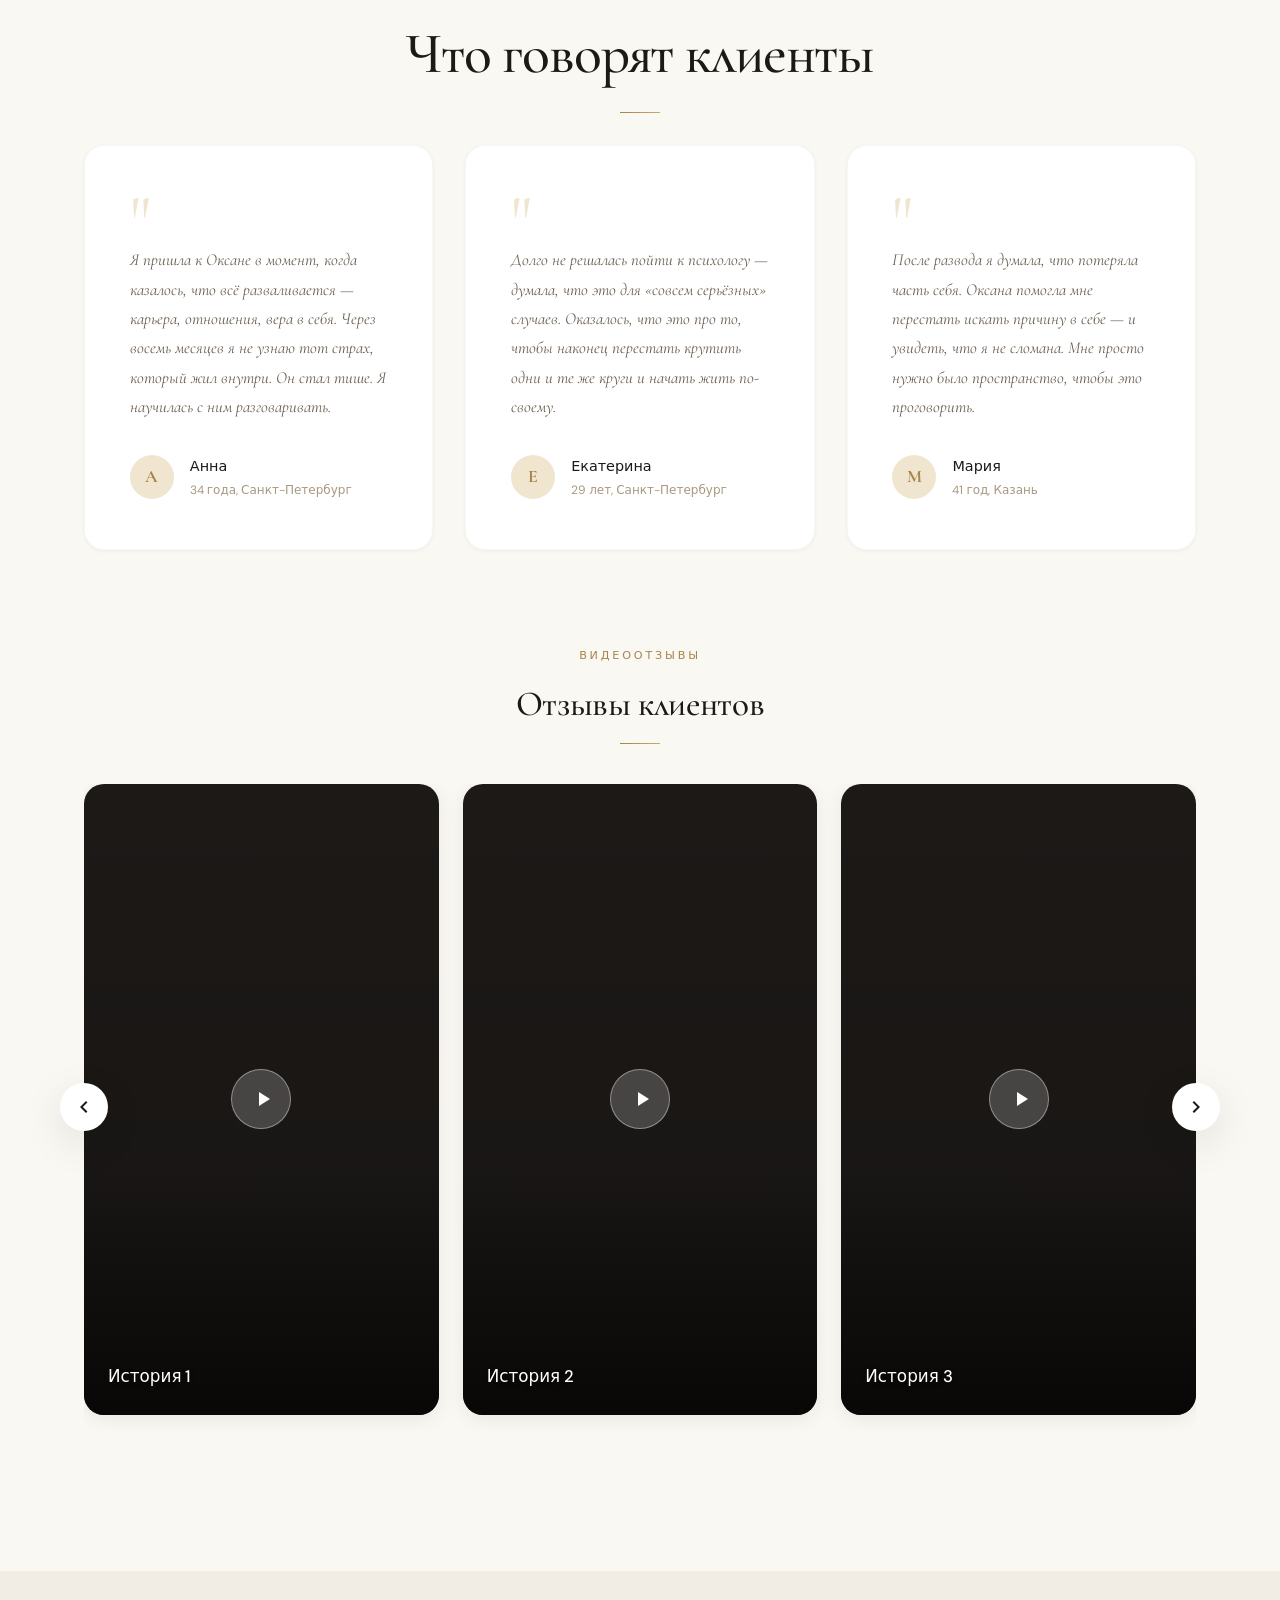
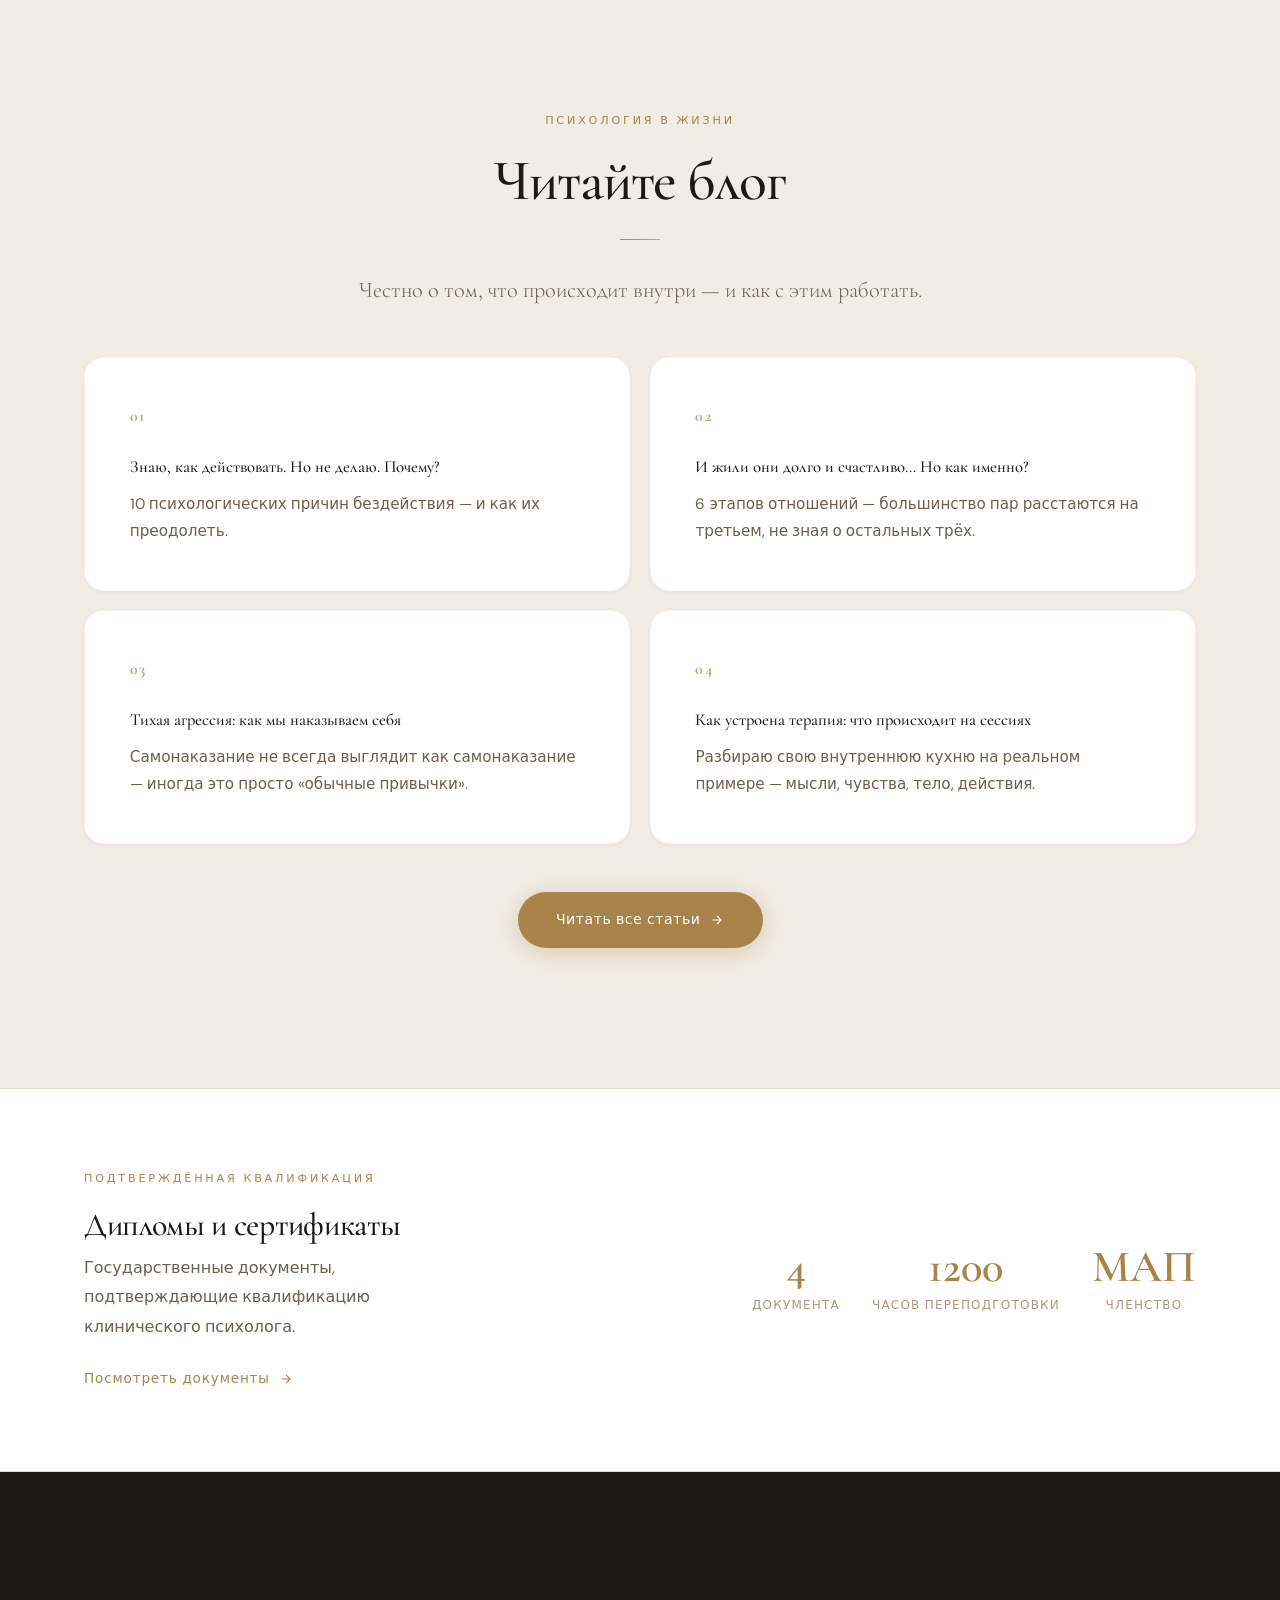
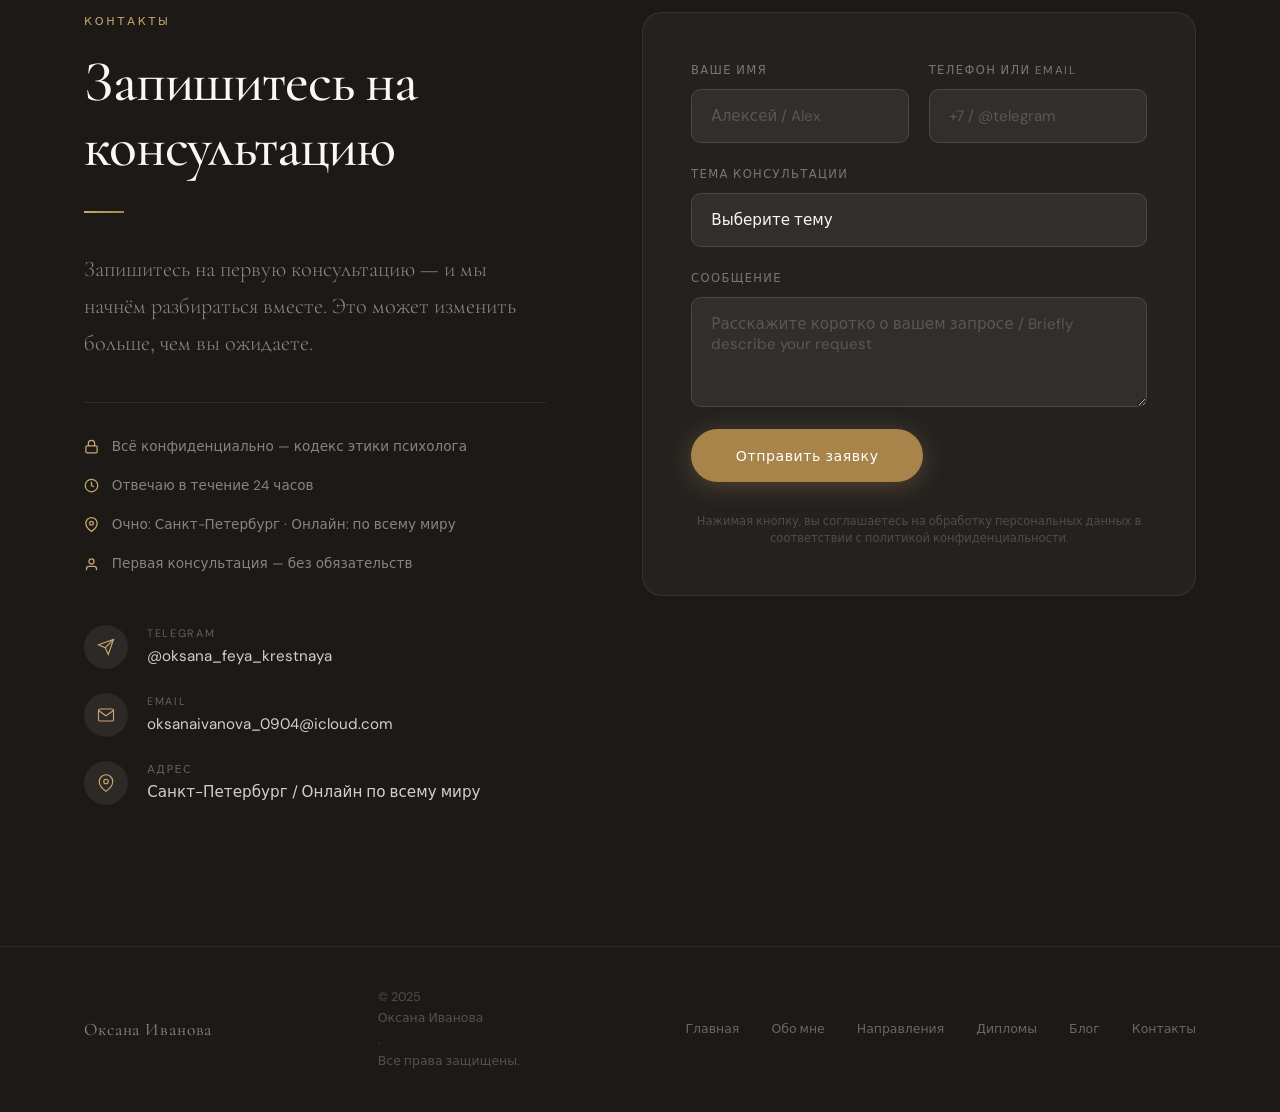
==== commit a5bb5798: "feat: migrate to local self-hosted video gallery with horizontal carousel" ====
--- a/index.html
+++ b/index.html
@@ -554,6 +554,138 @@
           </div>
         </div>
       </div>
+      
+      <!-- ============================================================
+           VIDEO TESTIMONIALS
+      ============================================================ -->
+      <div class="video-testimonials-section reveal" style="margin-top: 6rem;">
+        <div class="section-label">
+          <span class="eyebrow">
+            <span class="ru">Видеоотзывы</span>
+            <span class="en">Video Reviews</span>
+          </span>
+          <h3 style="font-family: var(--font-serif); font-size: 2.2rem; color: var(--text); letter-spacing: -0.01em;">
+            <span class="ru">Отзывы клиентов</span>
+            <span class="en">Client Testimonials</span>
+          </h3>
+          <div class="divider" style="margin: 1.2rem auto 2.5rem;"></div>
+        </div>
+        
+        <div class="video-carousel-container">
+          <button class="carousel-btn prev-btn" aria-label="Previous">
+            <svg viewBox="0 0 24 24"><path d="M15.41 16.59L10.83 12l4.58-4.59L14 6l-6 6 6 6z"/></svg>
+          </button>
+          
+          <div class="video-grid" id="videoCarousel">
+          <div class="video-wrapper">
+            <video class="custom-video" src="assets/videos/compressed_IMG_5503.mp4" playsinline preload="metadata"></video>
+            <div class="video-overlay-gradient"></div>
+            <button class="play-pause-btn" aria-label="Play">
+              <svg class="play-icon" viewBox="0 0 24 24"><path d="M8 5v14l11-7z"/></svg>
+            </button>
+            <div class="video-label-top">
+              <span class="ru">История 1</span>
+              <span class="en">Story 1</span>
+            </div>
+          </div>
+          <div class="video-wrapper">
+            <video class="custom-video" src="assets/videos/compressed_IMG_5517.mp4" playsinline preload="metadata"></video>
+            <div class="video-overlay-gradient"></div>
+            <button class="play-pause-btn" aria-label="Play">
+              <svg class="play-icon" viewBox="0 0 24 24"><path d="M8 5v14l11-7z"/></svg>
+            </button>
+            <div class="video-label-top">
+              <span class="ru">История 2</span>
+              <span class="en">Story 2</span>
+            </div>
+          </div>
+          <div class="video-wrapper">
+            <video class="custom-video" src="assets/videos/compressed_IMG_5521.mp4" playsinline preload="metadata"></video>
+            <div class="video-overlay-gradient"></div>
+            <button class="play-pause-btn" aria-label="Play">
+              <svg class="play-icon" viewBox="0 0 24 24"><path d="M8 5v14l11-7z"/></svg>
+            </button>
+            <div class="video-label-top">
+              <span class="ru">История 3</span>
+              <span class="en">Story 3</span>
+            </div>
+          </div>
+          <div class="video-wrapper">
+            <video class="custom-video" src="assets/videos/compressed_IMG_6566.mp4" playsinline preload="metadata"></video>
+            <div class="video-overlay-gradient"></div>
+            <button class="play-pause-btn" aria-label="Play">
+              <svg class="play-icon" viewBox="0 0 24 24"><path d="M8 5v14l11-7z"/></svg>
+            </button>
+            <div class="video-label-top">
+              <span class="ru">История 4</span>
+              <span class="en">Story 4</span>
+            </div>
+          </div>
+          <div class="video-wrapper">
+            <video class="custom-video" src="assets/videos/compressed_IMG_8223.mp4" playsinline preload="metadata"></video>
+            <div class="video-overlay-gradient"></div>
+            <button class="play-pause-btn" aria-label="Play">
+              <svg class="play-icon" viewBox="0 0 24 24"><path d="M8 5v14l11-7z"/></svg>
+            </button>
+            <div class="video-label-top">
+              <span class="ru">История 5</span>
+              <span class="en">Story 5</span>
+            </div>
+          </div>
+          <div class="video-wrapper">
+            <video class="custom-video" src="assets/videos/compressed_IMG_8477.mp4" playsinline preload="metadata"></video>
+            <div class="video-overlay-gradient"></div>
+            <button class="play-pause-btn" aria-label="Play">
+              <svg class="play-icon" viewBox="0 0 24 24"><path d="M8 5v14l11-7z"/></svg>
+            </button>
+            <div class="video-label-top">
+              <span class="ru">История 6</span>
+              <span class="en">Story 6</span>
+            </div>
+          </div>
+          <div class="video-wrapper">
+            <video class="custom-video" src="assets/videos/compressed_IMG_8478.mp4" playsinline preload="metadata"></video>
+            <div class="video-overlay-gradient"></div>
+            <button class="play-pause-btn" aria-label="Play">
+              <svg class="play-icon" viewBox="0 0 24 24"><path d="M8 5v14l11-7z"/></svg>
+            </button>
+            <div class="video-label-top">
+              <span class="ru">История 7</span>
+              <span class="en">Story 7</span>
+            </div>
+          </div>
+          <div class="video-wrapper">
+            <video class="custom-video" src="assets/videos/compressed_IMG_8479.mp4" playsinline preload="metadata"></video>
+            <div class="video-overlay-gradient"></div>
+            <button class="play-pause-btn" aria-label="Play">
+              <svg class="play-icon" viewBox="0 0 24 24"><path d="M8 5v14l11-7z"/></svg>
+            </button>
+            <div class="video-label-top">
+              <span class="ru">История 8</span>
+              <span class="en">Story 8</span>
+            </div>
+          </div>
+
+          <div class="video-wrapper">
+            <video class="custom-video" src="assets/videos/compressed_-3508699399941499046.mp4" playsinline preload="metadata"></video>
+            <div class="video-overlay-gradient"></div>
+            <button class="play-pause-btn" aria-label="Play">
+              <svg class="play-icon" viewBox="0 0 24 24"><path d="M8 5v14l11-7z"/></svg>
+            </button>
+            <div class="video-label-top">
+              <span class="ru">История 9</span>
+              <span class="en">Story 9</span>
+            </div>
+          </div>
+          </div>
+          
+          <button class="carousel-btn next-btn" aria-label="Next">
+            <svg viewBox="0 0 24 24"><path d="M8.59 16.59L13.17 12 8.59 7.41 10 6l6 6-6 6z"/></svg>
+          </button>
+        </div>
+        
+
+      </div>
     </div>
   </section>
 
--- a/styles.css
+++ b/styles.css
@@ -370,17 +370,17 @@
     }
     .hero-tagline {
       font-family: var(--font-serif);
-      font-size: 1.15rem;
+      font-size: 1.3rem;
       font-weight: 300;
       font-style: italic;
-      color: rgba(250, 248, 243, 0.5);
+      color: rgba(250, 248, 243, 1);
       line-height: 1.7;
       margin-bottom: 1.2rem;
       animation: slideUp 1s 0.8s cubic-bezier(0.22, 1, 0.36, 1) both;
     }
     .hero-support {
-      font-size: 0.88rem;
-      color: rgba(250, 248, 243, 0.38);
+      font-size: 1rem;
+      color: rgba(250, 248, 243, 1);
       line-height: 1.65;
       margin-bottom: 1.2rem;
       max-width: 420px;
@@ -426,8 +426,8 @@
       display: flex;
       align-items: center;
       gap: 0.6rem;
-      font-size: 0.75rem;
-      color: rgba(250,248,243,0.35);
+      font-size: 0.85rem;
+      color: rgba(250, 248, 243, 1);
     }
     .hero-reassurance-item svg {
       width: 12px; height: 12px;
@@ -451,7 +451,7 @@
       font-size: 0.62rem;
       letter-spacing: 0.22em;
       text-transform: uppercase;
-      color: rgba(250, 248, 243, 0.3);
+      color: rgba(250, 248, 243, 0.6);
     }
     .hero-scroll-line {
       width: 1px; height: 44px;
@@ -1274,3 +1274,136 @@
     height: 40px;
   }
 }
+
+/* ============================================================
+   VIDEO REVIEWS
+============================================================ */
+/* Video Carousel */
+.video-carousel-container {
+  position: relative;
+  width: 100%;
+  display: flex;
+  align-items: center;
+}
+.video-grid {
+  display: flex;
+  gap: 1.5rem;
+  overflow-x: auto;
+  scroll-behavior: smooth;
+  scroll-snap-type: x mandatory;
+  padding-bottom: 1rem; /* For scrollbar */
+  scrollbar-width: none; /* Hide scrollbar Firefox */
+  -ms-overflow-style: none; /* Hide scrollbar IE/Edge */
+}
+.video-grid::-webkit-scrollbar {
+  display: none; /* Hide scrollbar Chrome/Safari */
+}
+.video-wrapper {
+  flex: 0 0 calc(33.333% - 1rem); /* 3 items visible by default */
+  scroll-snap-align: center;
+  position: relative;
+  aspect-ratio: 9/16;
+  border-radius: var(--radius-lg);
+  overflow: hidden;
+  box-shadow: var(--shadow-sm);
+  background: var(--surface-dark);
+  cursor: pointer;
+  transition: transform 0.35s ease, box-shadow 0.35s ease;
+}
+.video-wrapper:hover {
+  transform: translateY(-4px);
+  box-shadow: var(--shadow-lg);
+}
+.custom-video {
+  width: 100%;
+  height: 100%;
+  object-fit: cover;
+  display: block;
+}
+.video-overlay-gradient {
+  position: absolute;
+  inset: 0;
+  background: linear-gradient(to top, rgba(0,0,0,0.7) 0%, rgba(0,0,0,0.1) 40%, rgba(0,0,0,0) 100%);
+  pointer-events: none;
+  transition: opacity 0.3s ease;
+}
+.play-pause-btn {
+  position: absolute;
+  top: 50%; left: 50%;
+  transform: translate(-50%, -50%);
+  width: 60px; height: 60px;
+  background: rgba(255,255,255,0.2);
+  backdrop-filter: blur(8px);
+  -webkit-backdrop-filter: blur(8px);
+  border-radius: 50%;
+  display: flex;
+  align-items: center;
+  justify-content: center;
+  color: #fff;
+  border: 1px solid rgba(255,255,255,0.4);
+  transition: all 0.3s ease;
+  z-index: 2;
+  cursor: pointer;
+}
+.video-wrapper:hover .play-pause-btn {
+  background: var(--gold);
+  border-color: var(--gold);
+  transform: translate(-50%, -50%) scale(1.05);
+}
+.play-pause-btn svg {
+  width: 24px; height: 24px;
+  fill: currentColor;
+  margin-left: 4px;
+}
+.video-label-top {
+  position: absolute;
+  bottom: 1.5rem; 
+  left: 1.5rem;
+  right: 1.5rem;
+  z-index: 2;
+  color: #fff;
+  font-family: var(--font-sans);
+  font-size: 1.05rem;
+  font-weight: 500;
+  pointer-events: none;
+  text-shadow: 0 2px 4px rgba(0,0,0,0.5);
+}
+.carousel-btn {
+  position: absolute;
+  top: 50%;
+  transform: translateY(-50%);
+  width: 48px;
+  height: 48px;
+  border-radius: 50%;
+  background: var(--surface);
+  border: 1px solid var(--border-color);
+  box-shadow: var(--shadow-md);
+  color: var(--text-color);
+  display: flex;
+  align-items: center;
+  justify-content: center;
+  cursor: pointer;
+  z-index: 10;
+  transition: all 0.3s ease;
+}
+.carousel-btn:hover {
+  background: var(--gold);
+  color: #fff;
+  border-color: var(--gold);
+}
+.carousel-btn svg {
+  width: 24px; height: 24px;
+  fill: currentColor;
+}
+.prev-btn { left: -24px; }
+.next-btn { right: -24px; }
+
+@media (max-width: 1024px) {
+  .video-wrapper { flex: 0 0 calc(50% - 0.75rem); } /* 2 items visible */
+  .prev-btn { left: -12px; }
+  .next-btn { right: -12px; }
+}
+@media (max-width: 640px) {
+  .video-wrapper { flex: 0 0 85%; } /* 1 item visible, peek next */
+  .carousel-btn { display: none; } /* Hide buttons on mobile, rely on swipe */
+}
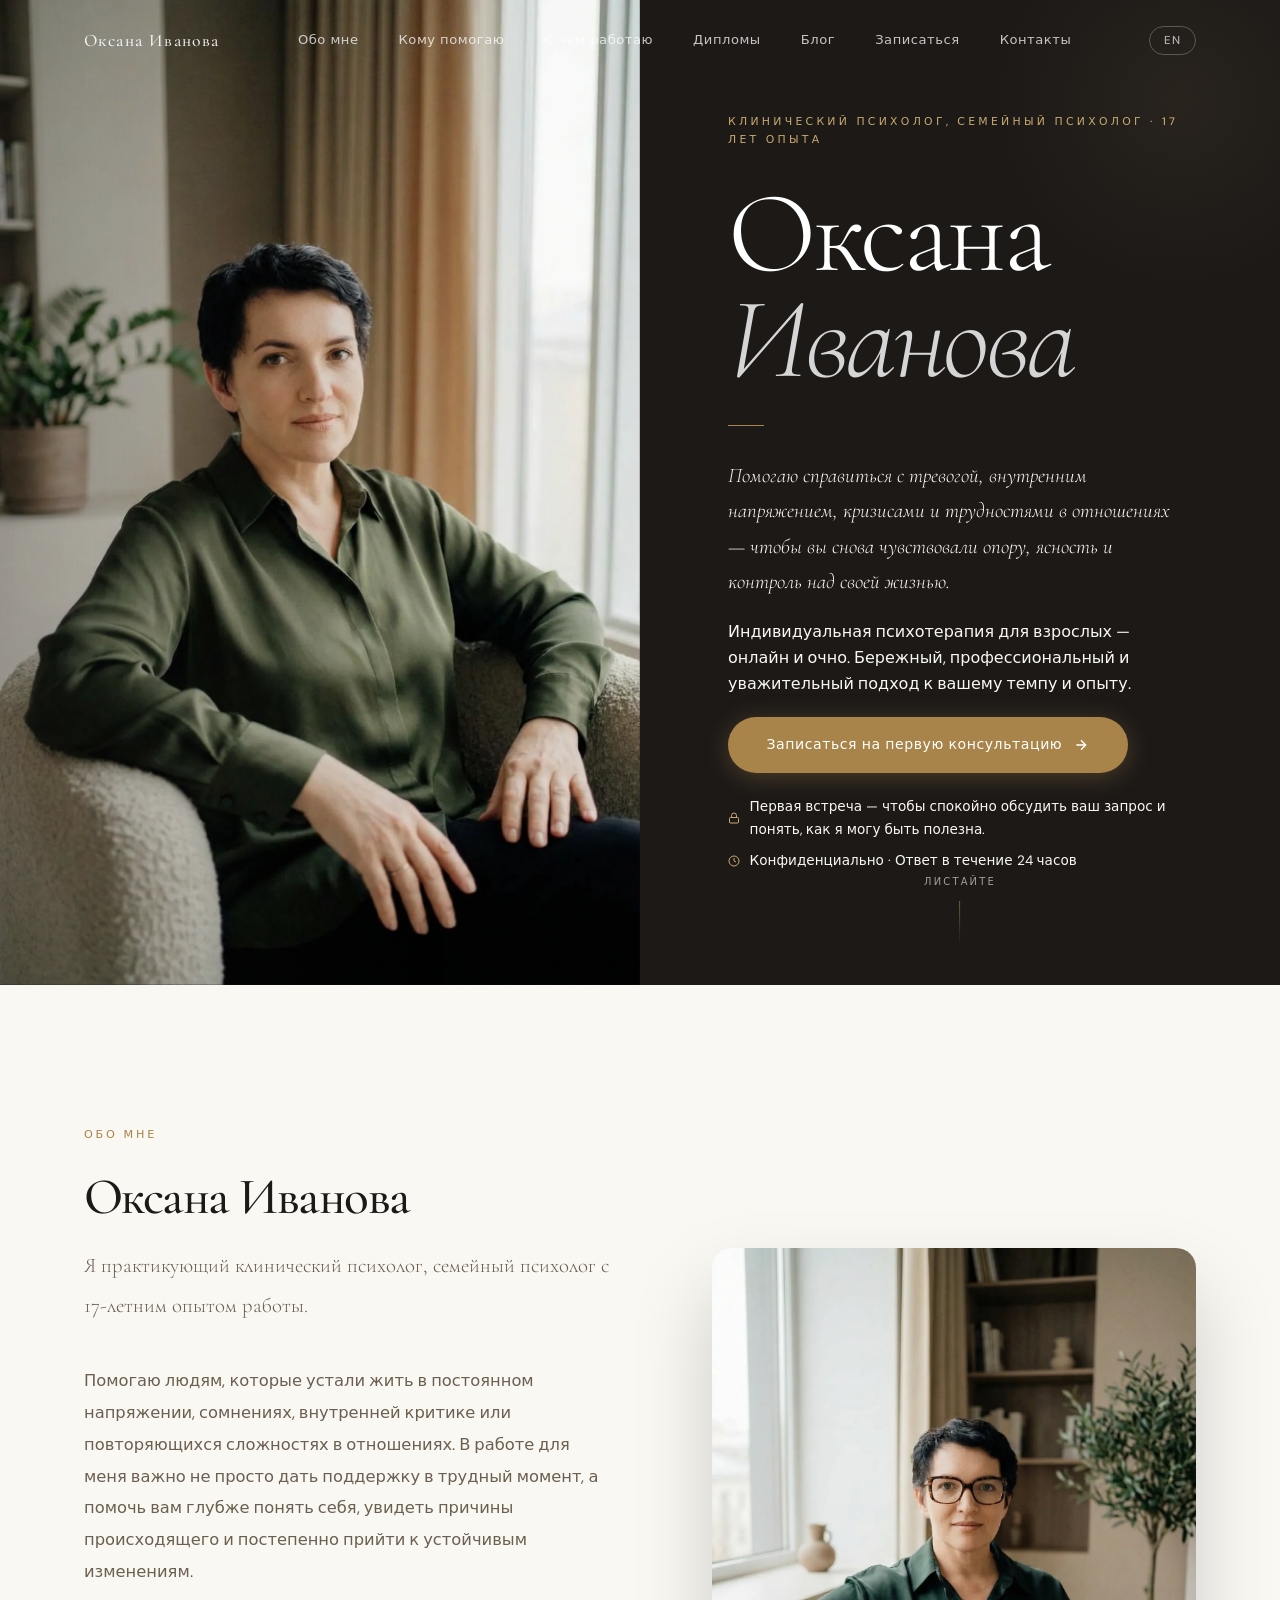
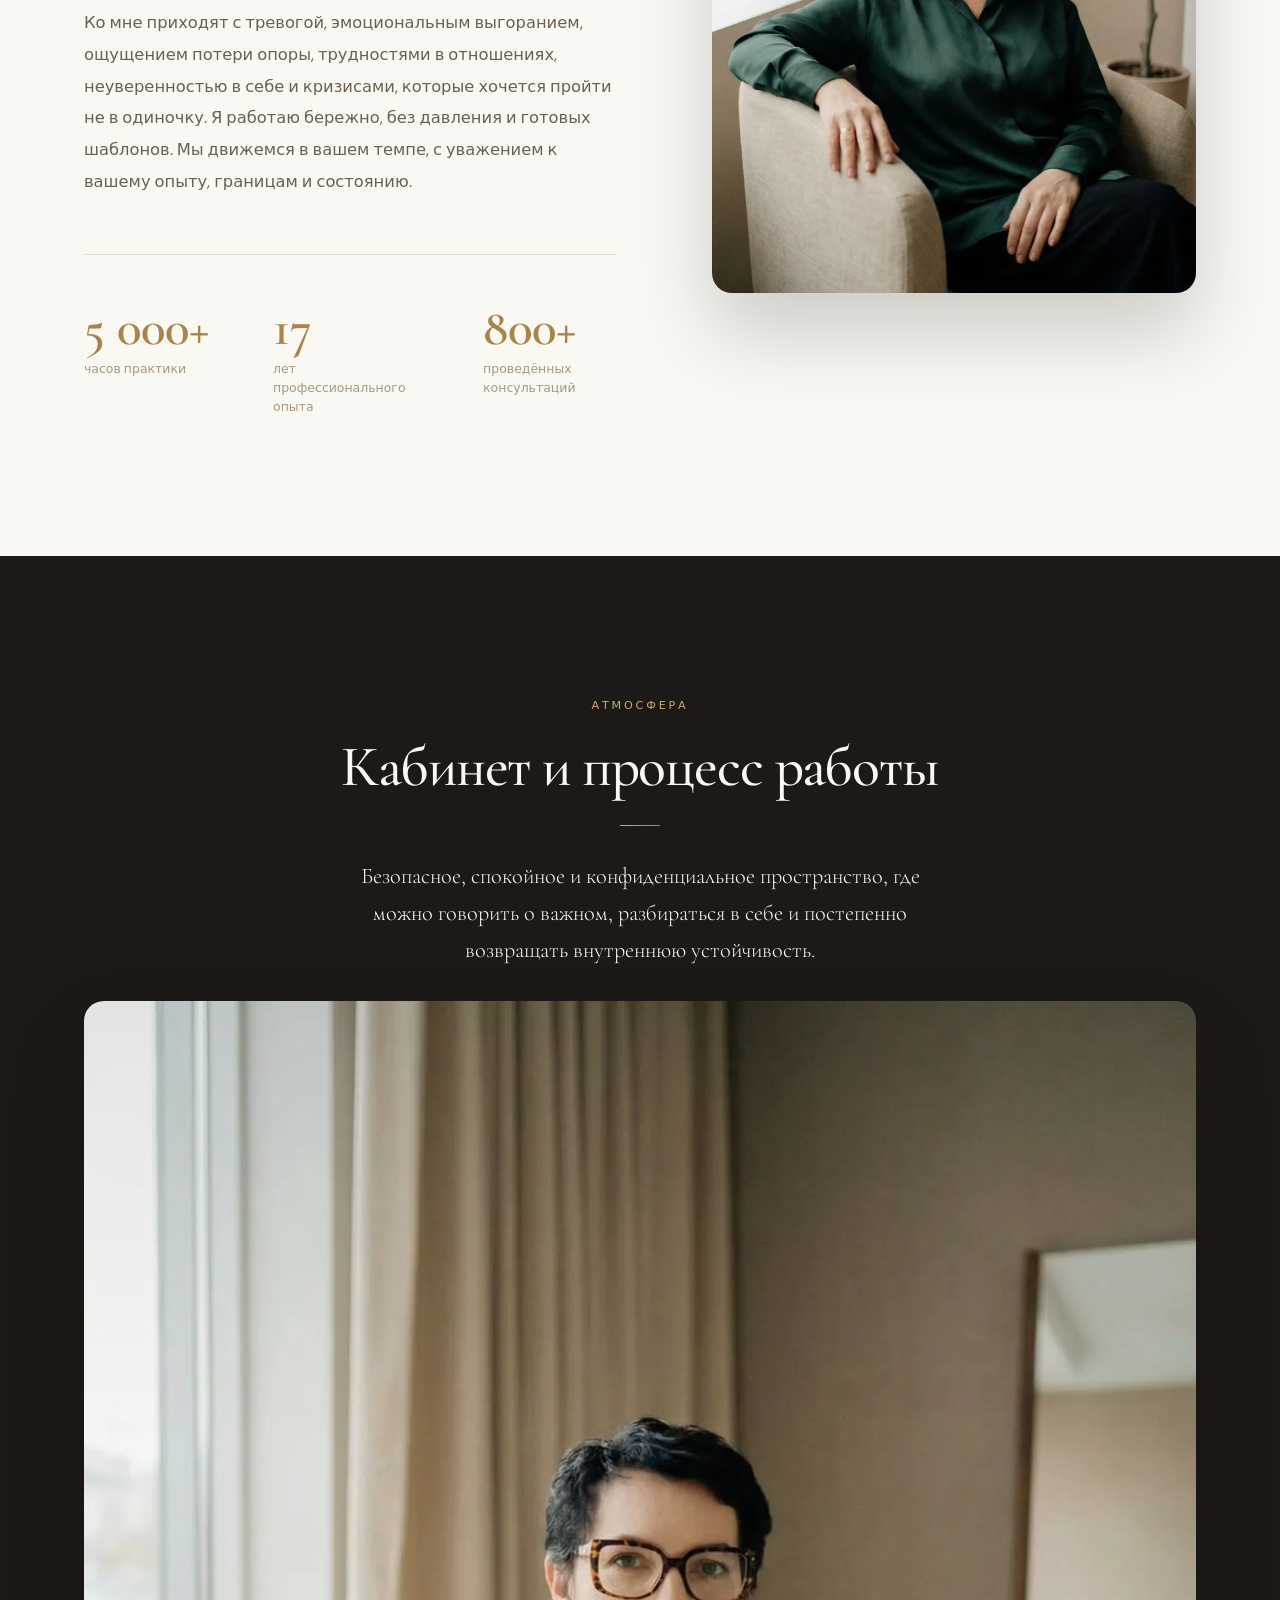
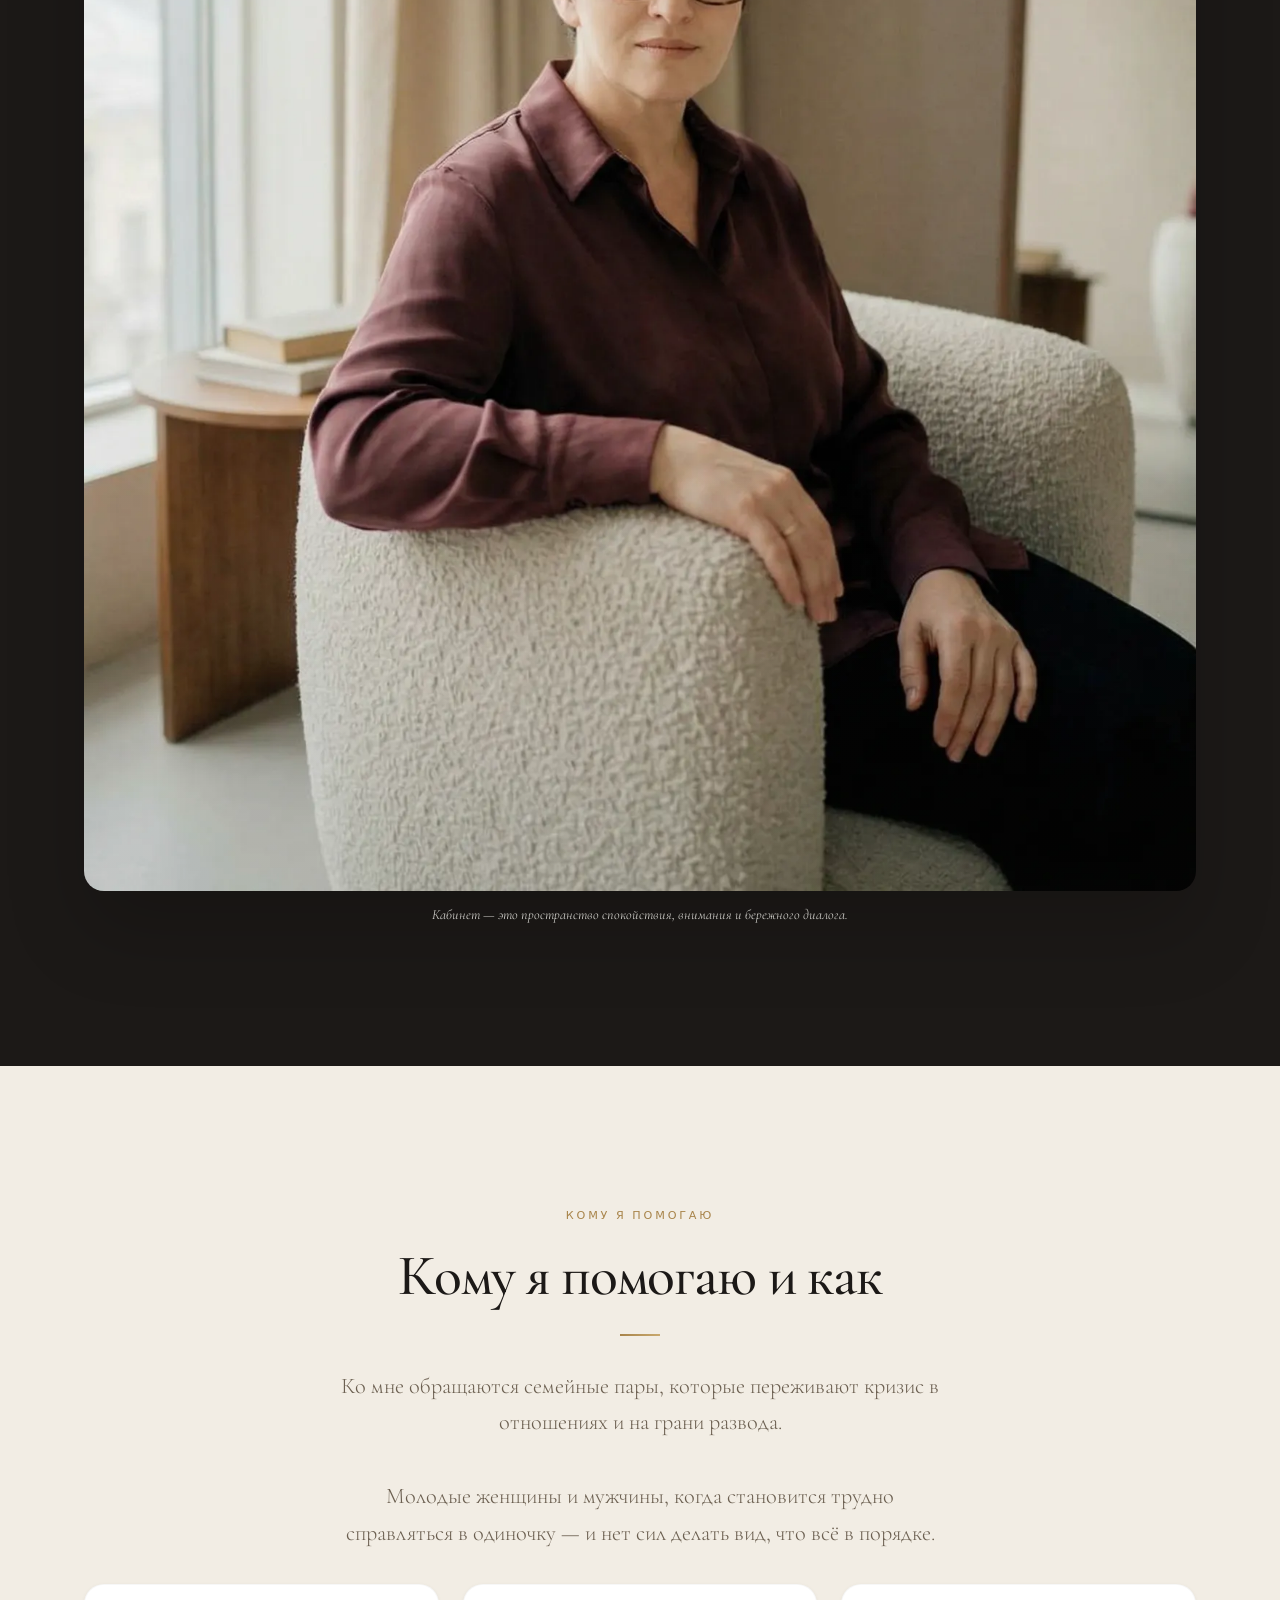
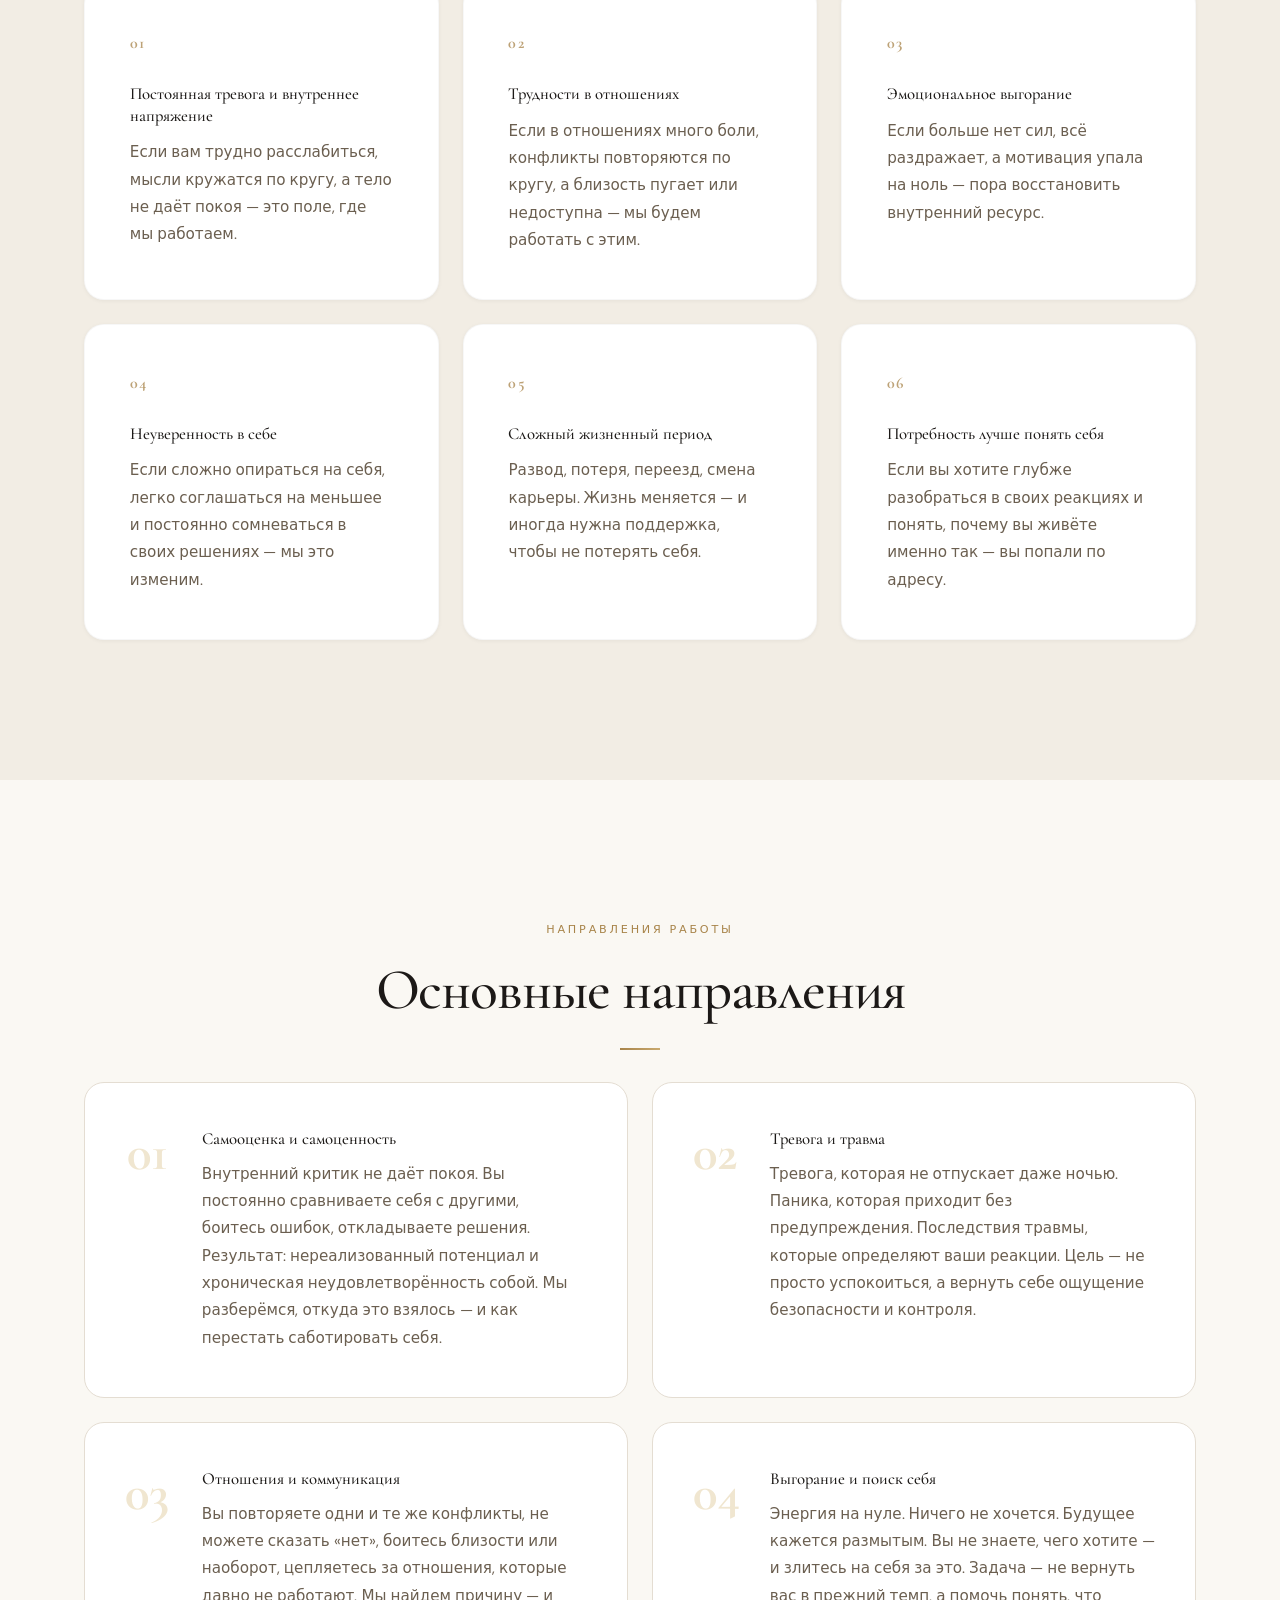
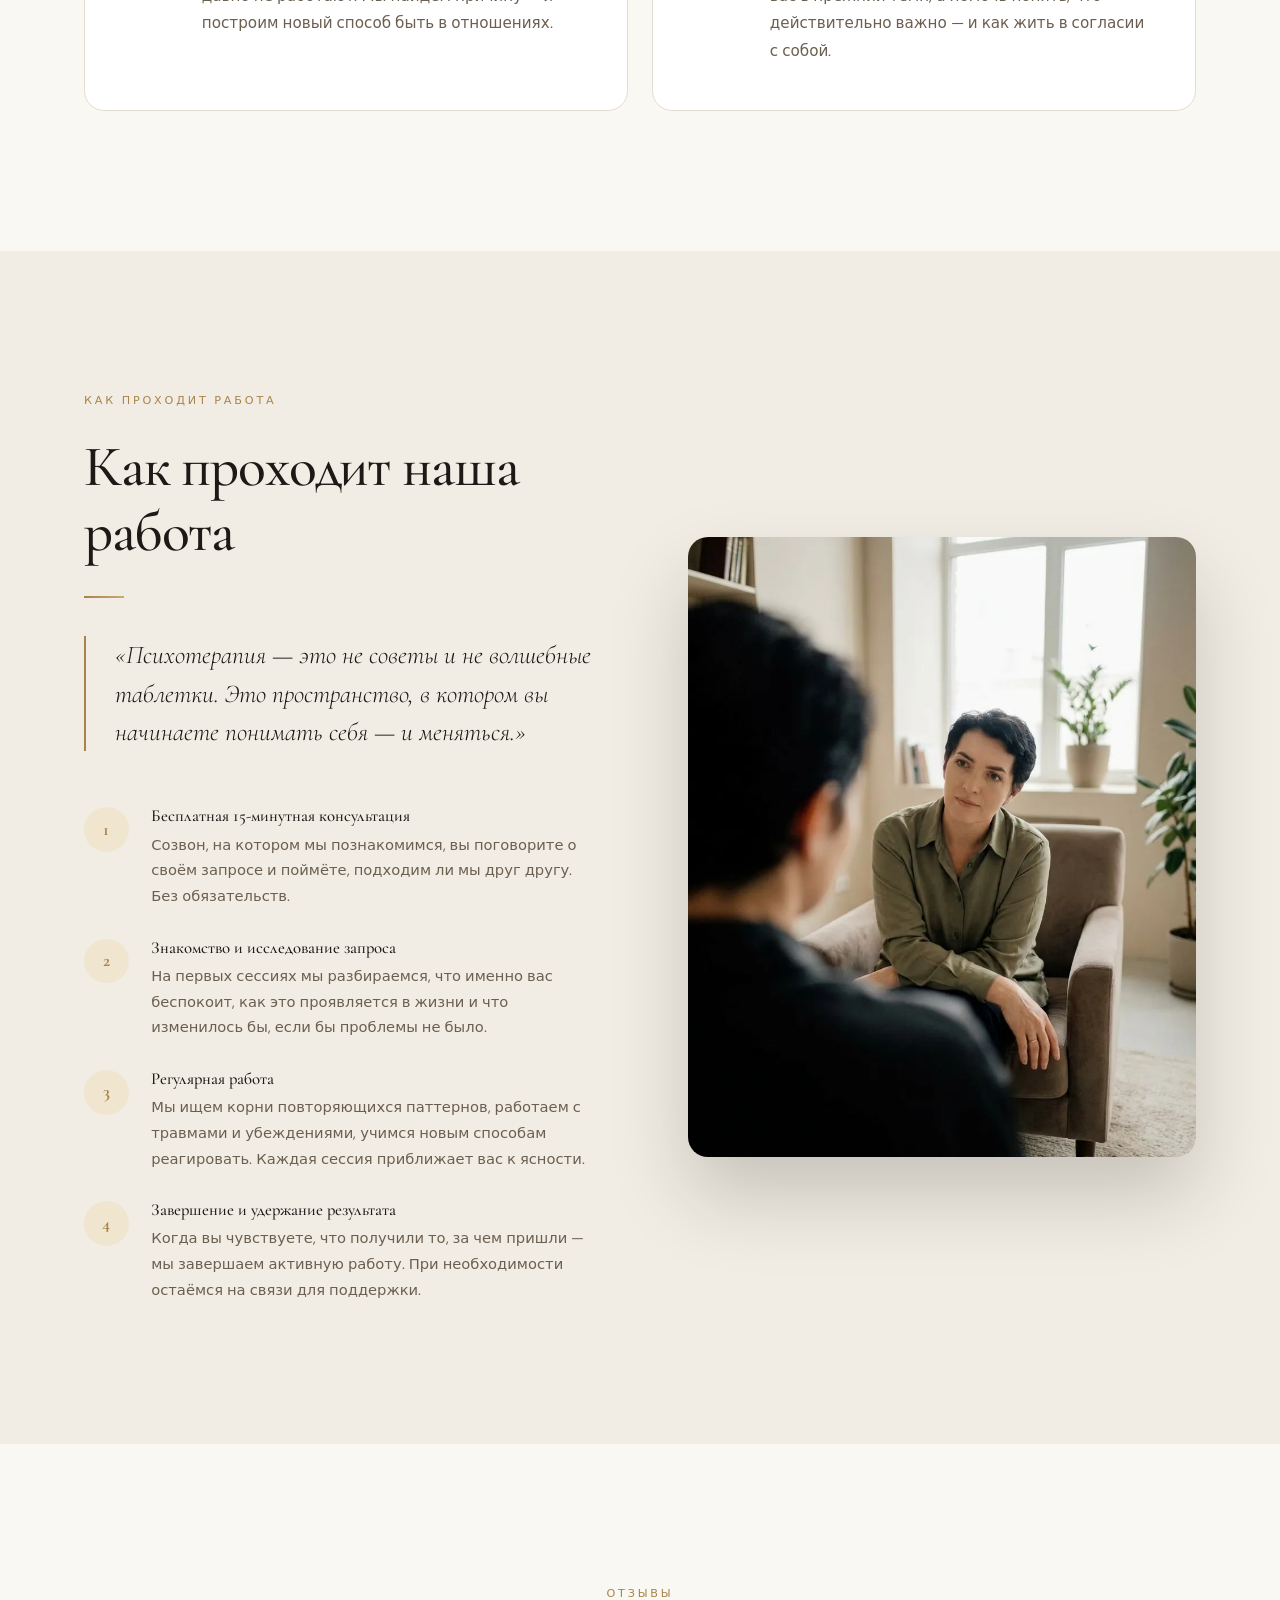
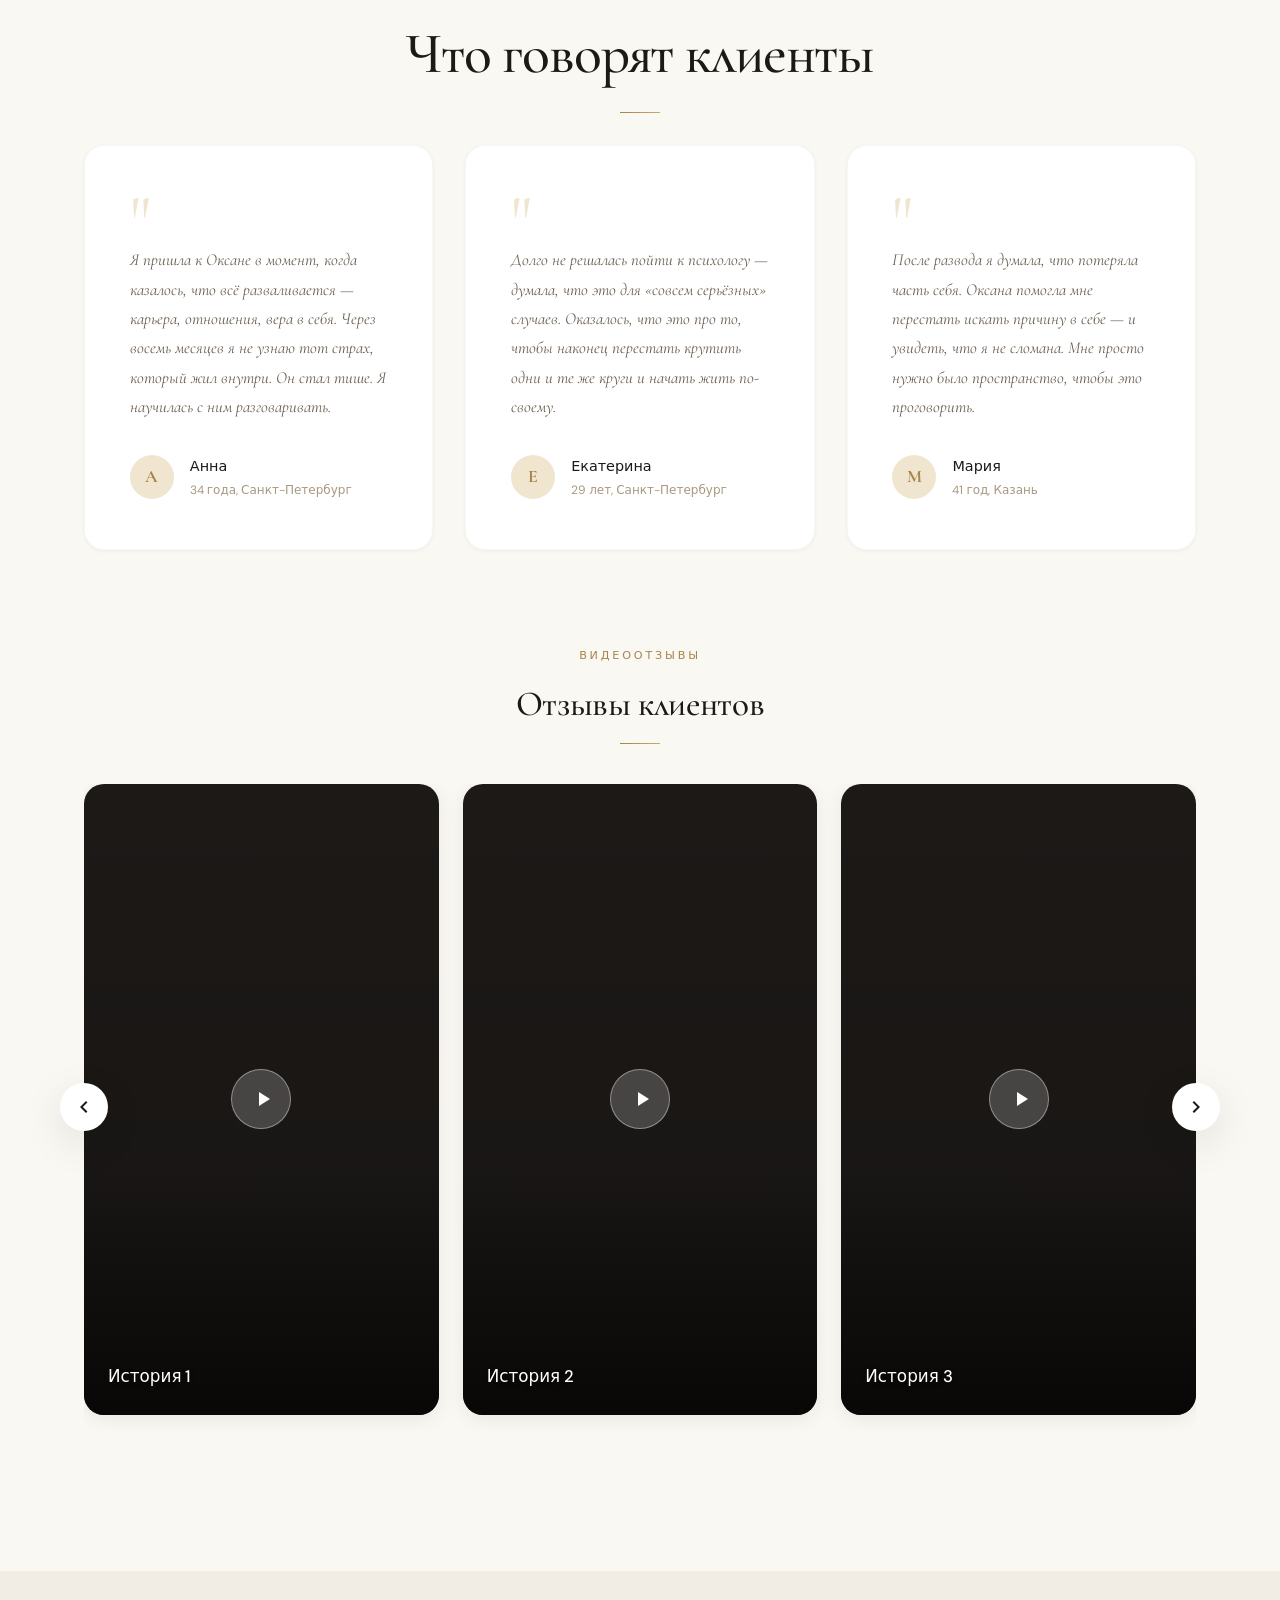
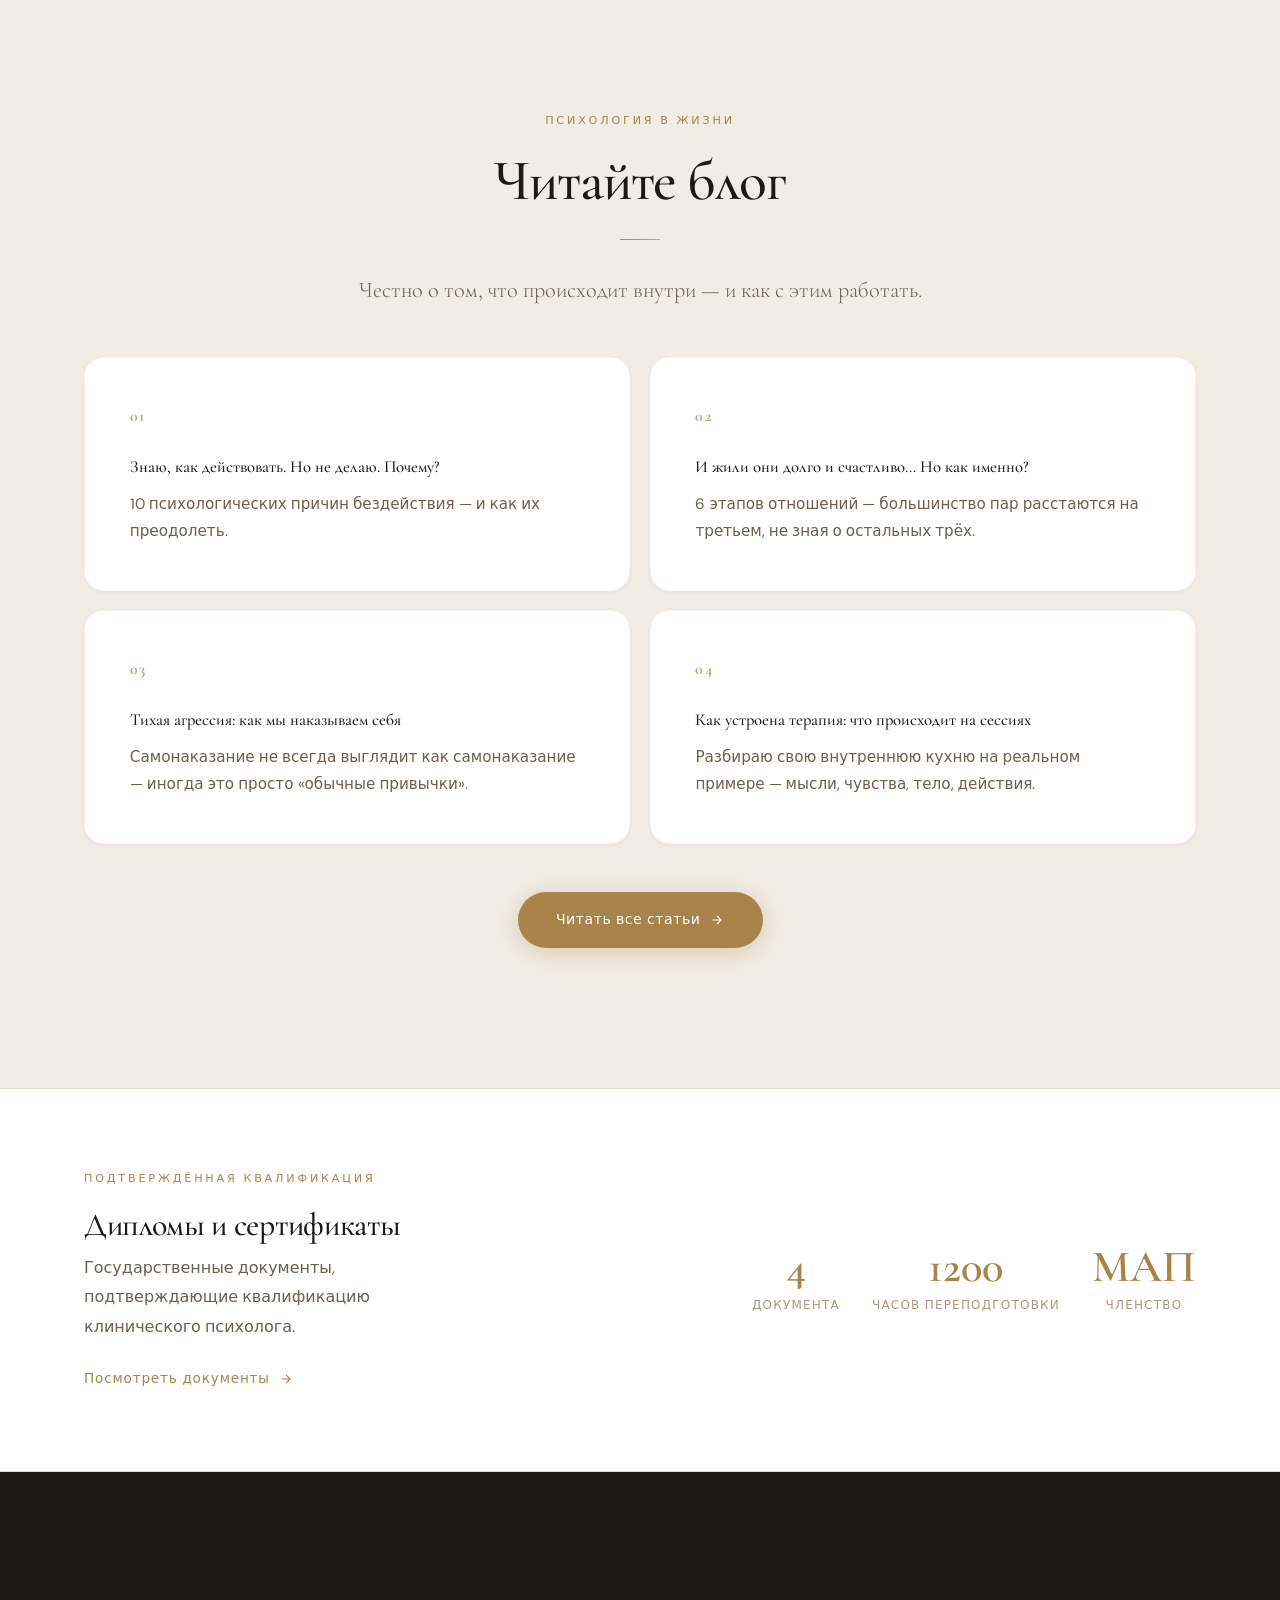
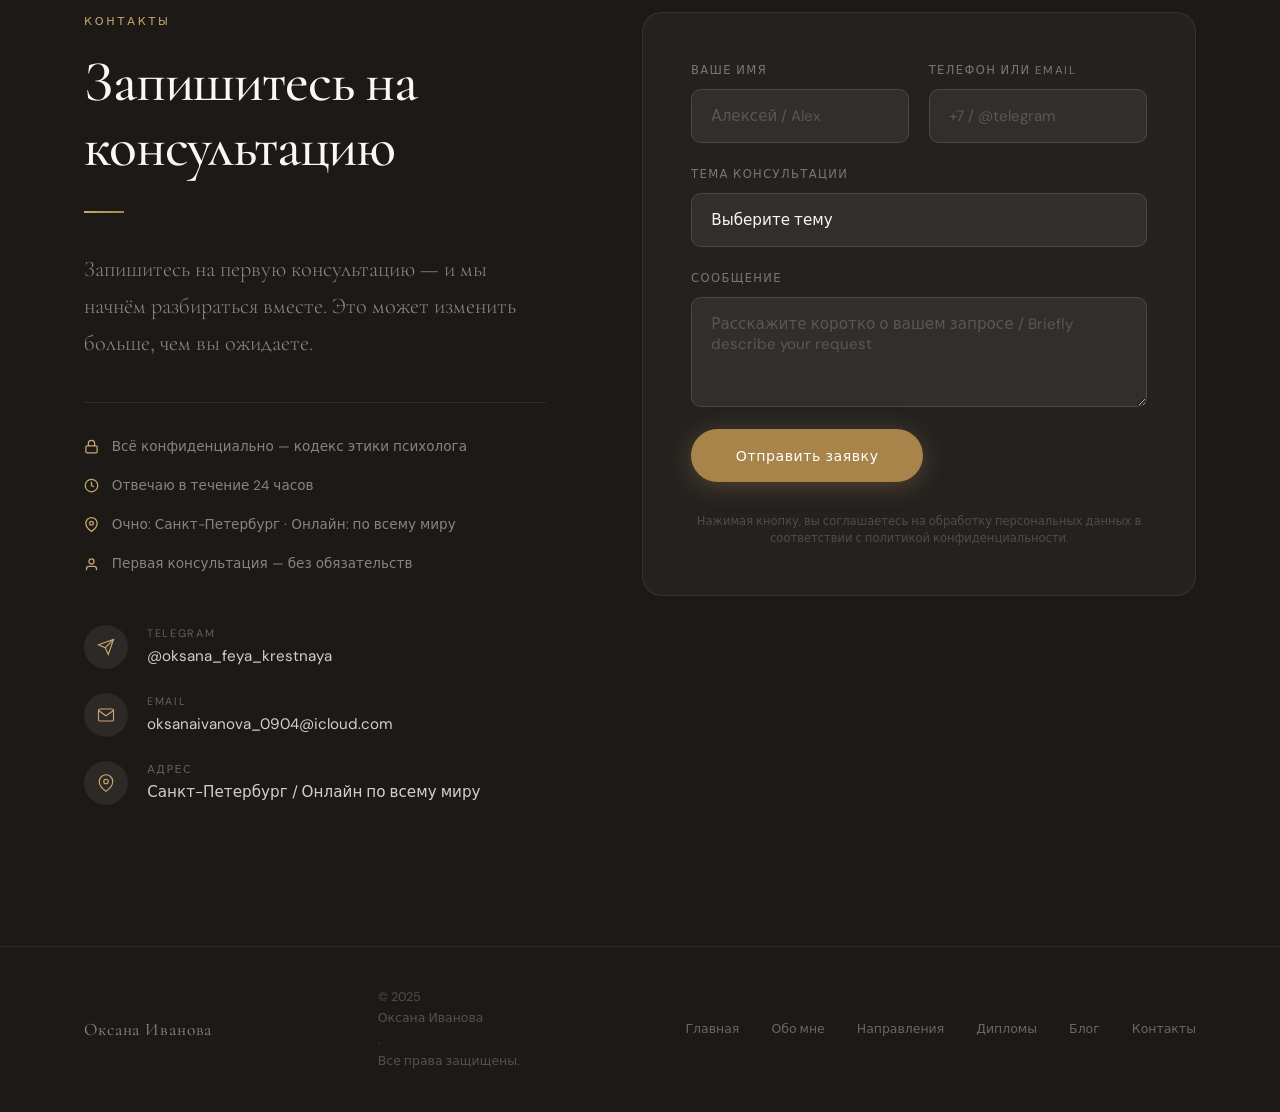
==== commit d8ffb347: "feat: implement lightweight local telegram backend for contact form" ====
--- a/index.html
+++ b/index.html
@@ -700,7 +700,7 @@
         <div class="divider"></div>
         <p class="lead"><span class="ru">Честно о том, что происходит внутри — и как с этим работать.</span><span class="en">Honestly about what happens inside — and how to work with it.</span></p>
       </div>
-      <div style="display:grid;grid-template-columns:repeat(2,1fr);gap:1.2rem;margin-top:3rem">
+      <div class="blog-teaser-grid" style="margin-top:3rem">
         <a href="blog.html" class="card reveal reveal-d1" style="text-decoration:none;cursor:pointer">
           <span class="card-num">01</span>
           <h4><span class="ru">Знаю, как действовать. Но не делаю. Почему?</span><span class="en">I Know What to Do. But I Don’t. Why?</span></h4>
@@ -851,14 +851,14 @@
                 <span class="ru">Ваше имя</span>
                 <span class="en">Your Name</span>
               </label>
-              <input type="text" placeholder="Алексей / Alex" required />
+              <input type="text" name="name" placeholder="Алексей / Alex" required />
             </div>
             <div class="form-group">
               <label>
                 <span class="ru">Телефон или Email</span>
                 <span class="en">Phone or Email</span>
               </label>
-              <input type="text" placeholder="+7 / @telegram" required />
+              <input type="text" name="contact" placeholder="+7 / @telegram" required />
             </div>
           </div>
           <div class="form-group">
@@ -866,7 +866,7 @@
               <span class="ru">Тема консультации</span>
               <span class="en">Consultation Topic</span>
             </label>
-            <select required>
+            <select name="topic" required>
               <option value="" disabled selected>Выберите тему</option>
               <option value="anxiety">Тревога и внутреннее напряжение</option>
               <option value="relationships">Трудности в отношениях</option>
@@ -882,7 +882,7 @@
               <span class="ru">Сообщение</span>
               <span class="en">Message</span>
             </label>
-            <textarea placeholder="Расскажите коротко о вашем запросе / Briefly describe your request"></textarea>
+            <textarea name="message" placeholder="Расскажите коротко о вашем запросе / Briefly describe your request"></textarea>
           </div>
           <button type="submit" class="form-submit">
             <span class="ru">Отправить заявку</span>
@@ -924,14 +924,14 @@
               <span class="ru">Ваше имя</span>
               <span class="en">Your Name</span>
             </label>
-            <input type="text" placeholder="Алексей / Alex" required />
+            <input type="text" name="name" placeholder="Алексей / Alex" required />
           </div>
           <div class="form-group">
             <label>
               <span class="ru">Телефон или Email</span>
               <span class="en">Phone or Email</span>
             </label>
-            <input type="text" placeholder="+7 / @telegram" required />
+            <input type="text" name="contact" placeholder="+7 / @telegram" required />
           </div>
         </div>
         <div class="form-group">
@@ -939,7 +939,7 @@
             <span class="ru">Тема консультации</span>
             <span class="en">Consultation Topic</span>
           </label>
-          <select required>
+          <select name="topic" required>
             <option value="" selected disabled>Выберите тему</option>
             <option value="anxiety">Тревога и внутреннее напряжение</option>
             <option value="relationships">Трудности в отношениях</option>
@@ -955,7 +955,7 @@
             <span class="ru">Сообщение</span>
             <span class="en">Message</span>
           </label>
-          <textarea placeholder="Расскажите коротко о вашем запросе / Briefly describe your request"></textarea>
+          <textarea name="message" placeholder="Расскажите коротко о вашем запросе / Briefly describe your request"></textarea>
         </div>
         <button type="submit" class="modal-submit">
           <span class="ru">Отправить заявку</span>
--- a/styles.css
+++ b/styles.css
@@ -35,14 +35,16 @@
     ============================================================ */
     *, *::before, *::after { box-sizing: border-box; margin: 0; padding: 0; }
     html { scroll-behavior: smooth; font-size: 16px; }
-    body { margin: 0; }
+    html, body { 
+      overflow-x: hidden;
+      width: 100%;
+    }
     body {
       font-family: var(--font-sans);
       background: var(--bg);
       color: var(--text);
       line-height: 1.7;
       -webkit-font-smoothing: antialiased;
-      overflow-x: hidden;
     }
     ::selection { background: var(--gold-pale); color: var(--text); }
     img { display: block; max-width: 100%; }
@@ -481,6 +483,9 @@
       .hero-content-panel {
         padding: 2.5rem 1.8rem 4rem;
         background: #1c1917;
+        margin-top: -2px;
+        position: relative;
+        z-index: 2;
       }
       .hero-content { max-width: 100%; }
       .hero-scroll { display: none; }
@@ -688,7 +693,7 @@
     .gallery { background: var(--surface-dark); padding: var(--section-py) 0; }
     .gallery .eyebrow { color: var(--gold-light); }
     .gallery h2 { color: var(--text-inv); }
-    .gallery .lead { color: rgba(250,248,243,0.5); }
+    .gallery .lead { color: rgba(250,248,243,1); }
     .gallery .divider { background: linear-gradient(90deg, var(--gold-light), var(--gold)); }
 
     /* Single full-width editorial image */
@@ -725,7 +730,7 @@
       font-family: var(--font-serif);
       font-size: 0.875rem;
       font-style: italic;
-      color: rgba(250,248,243,0.65);
+      color: rgba(250,248,243,0.9);
       text-align: center;
       line-height: 1.65;
     }
@@ -776,6 +781,15 @@
     @media (max-width: 640px) {
       .cards-grid { grid-template-columns: 1fr; }
       .card { padding: 2.4rem 2rem; }
+    }
+    
+    .blog-teaser-grid {
+      display: grid;
+      grid-template-columns: repeat(2, 1fr);
+      gap: 1.2rem;
+    }
+    @media (max-width: 768px) {
+      .blog-teaser-grid { grid-template-columns: 1fr; }
     }
 
     /* ============================================================
@@ -1106,7 +1120,7 @@
       letter-spacing: 0.05em;
     }
     .footer-copy { font-size: 0.78rem; color: rgba(250,248,243,0.25); }
-    .footer-links { display: flex; gap: 2rem; }
+    .footer-links { display: flex; flex-wrap: wrap; justify-content: center; gap: 2rem; }
     .footer-links a { font-size: 0.78rem; color: rgba(250,248,243,0.35); transition: color 0.3s; }
     .footer-links a:hover { color: var(--gold-light); }
 
@@ -1126,6 +1140,7 @@
       .about-text-col h2 { font-size: clamp(2.2rem, 8vw, 3.5rem); }
       .cards-grid { grid-template-columns: 1fr; }
       .footer-inner { flex-direction: column; gap: 1rem; text-align: center; }
+      .footer-links { gap: 1rem; }
       .hero-photo-panel { height: 50vh; }
       .hero-content-panel { padding: 2.5rem 1.8rem 5rem; }
     }
@@ -1282,11 +1297,10 @@
 .video-carousel-container {
   position: relative;
   width: 100%;
-  display: flex;
-  align-items: center;
 }
 .video-grid {
   display: flex;
+  width: 100%;
   gap: 1.5rem;
   overflow-x: auto;
   scroll-behavior: smooth;
